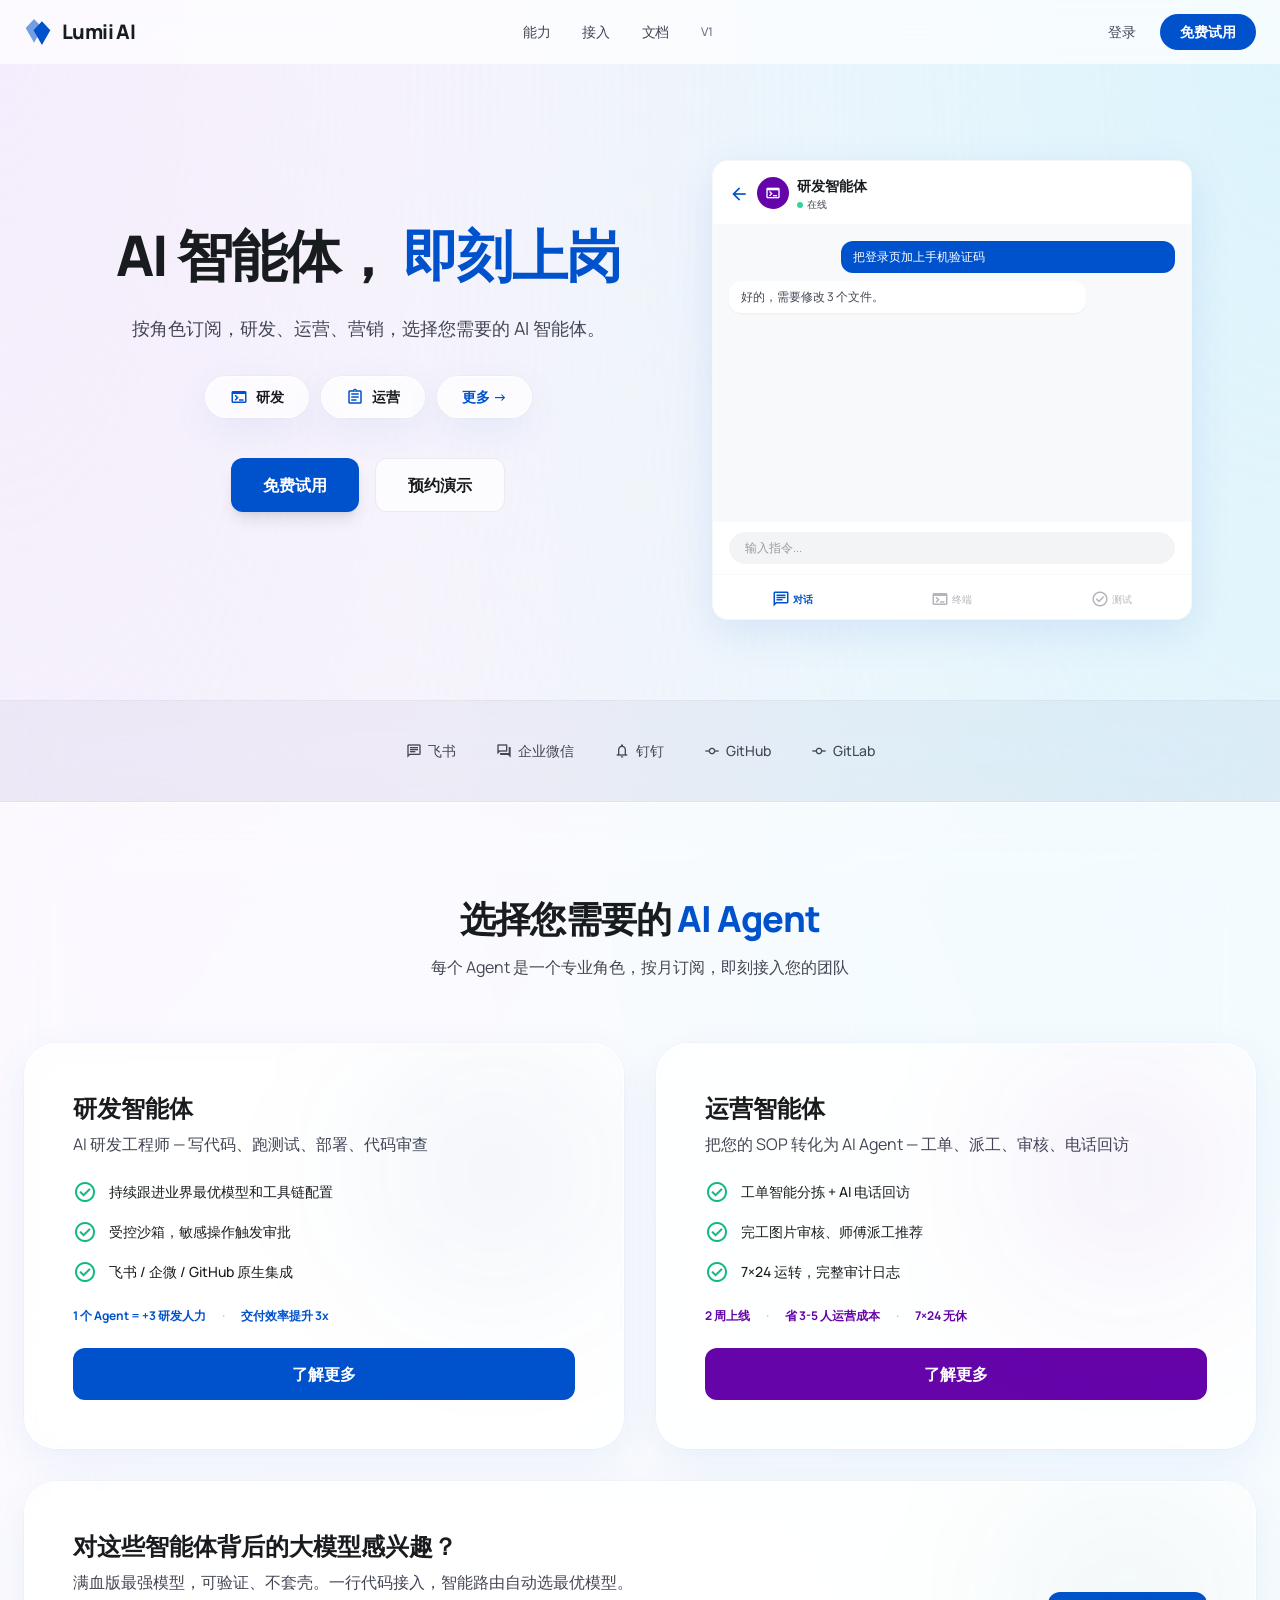
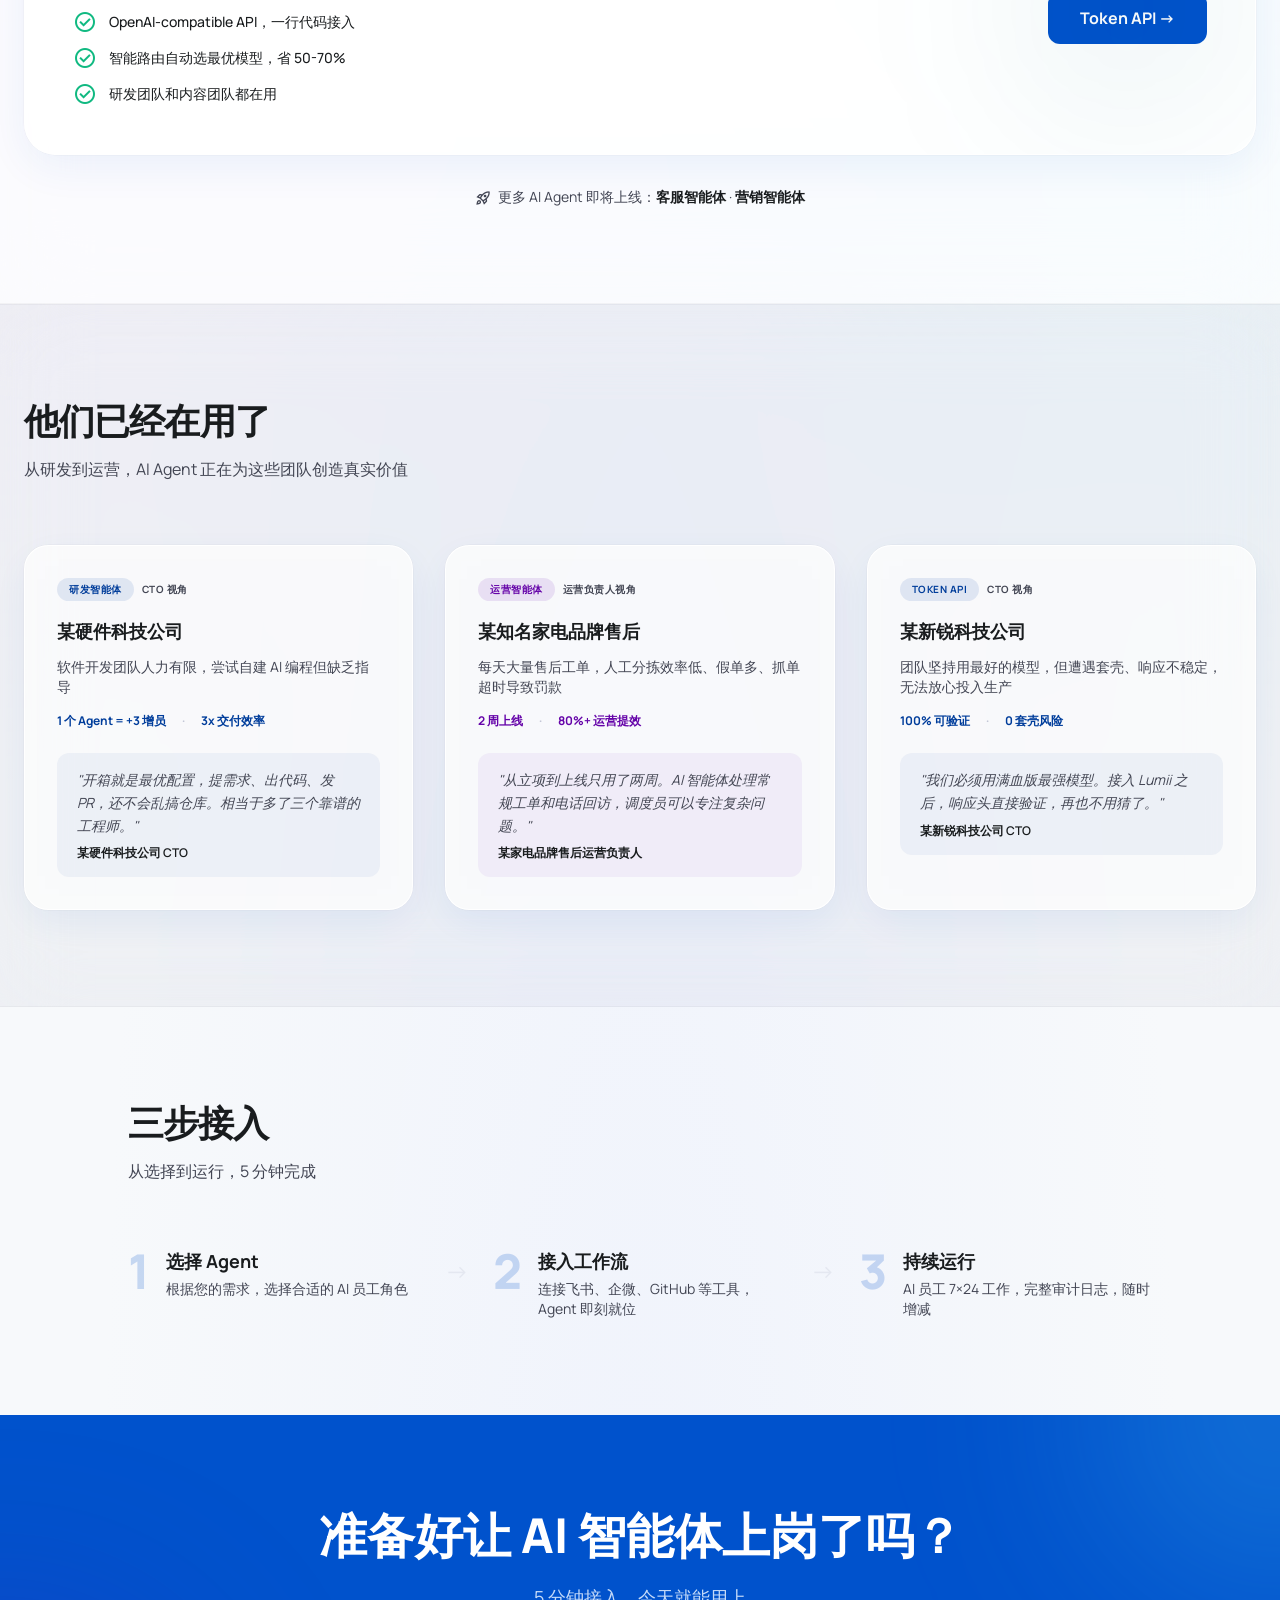
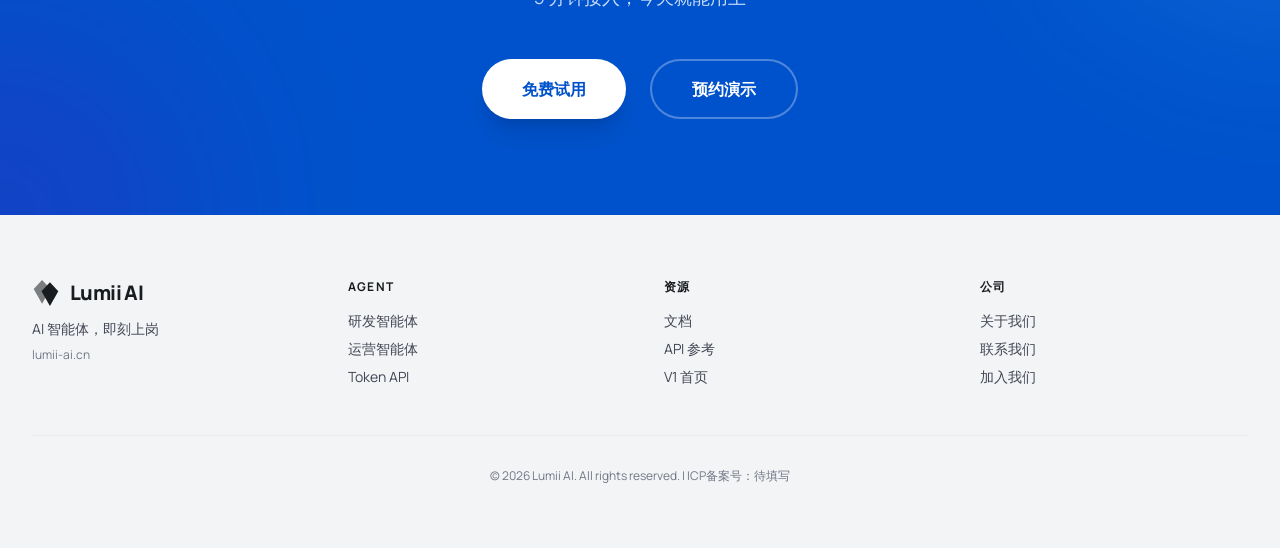
==== index.html @ cf3e9612 "deploy: aro-network/lumii-ai-cn-web@77b0f9a7395640783a7b93e8500cb6fd1e310bd8" ====
<!DOCTYPE html>
<html lang="zh-CN" class="light">
<head>
<meta charset="utf-8"/>
<meta content="width=device-width, initial-scale=1.0" name="viewport"/>
<title>Lumii AI - AI Agent，即刻接入</title>
<meta name="description" content="AI 智能体，即刻上岗。按角色订阅，研发、运营、营销，选择您需要的 AI 智能体。"/>
<link rel="icon" type="image/svg+xml" href="/favicon.svg"/>
<style>
  /* V2 — minimal layout overrides only */
  .capability-pill { transition: transform 0.15s, box-shadow 0.15s; }
  .capability-pill:hover { transform: translateY(-2px); box-shadow: 0 8px 24px rgba(0,82,204,0.12); }
</style>
  <script type="module" crossorigin src="/assets/main-Lf692reH.js"></script>
  <link rel="stylesheet" crossorigin href="/assets/main-CG5JSISn.css">
</head>
<body class="bg-surface text-on-surface font-body overflow-x-hidden selection:bg-primary-fixed selection:text-on-primary-fixed">

<!-- 导航栏 — copied from V1, adapted links -->
<nav class="fixed top-0 w-full z-50 bg-white/70 backdrop-blur-xl">
  <div class="flex justify-between items-center max-w-7xl mx-auto px-6 h-16">
    <a href="/" class="flex items-center gap-2.5">
      <img src="/assets/logo/mark-color.svg" alt="" class="h-7 w-auto" />
      <span class="text-xl font-extrabold text-on-surface tracking-tight" style="letter-spacing:-0.03em">Lumii AI</span>
    </a>
    <div class="hidden md:flex items-center space-x-6 text-sm font-medium tracking-tight">
      <a class="text-on-surface-variant hover:text-primary-container transition-colors py-2 px-1" href="#capabilities">能力</a>
      <a class="text-on-surface-variant hover:text-primary-container transition-colors py-2 px-1" href="#how-it-works">接入</a>
      <a class="text-on-surface-variant hover:text-primary-container transition-colors py-2 px-1" href="#">文档</a>
      <a class="text-outline hover:text-primary-container transition-colors text-xs py-2 px-1" href="/archive/v1-index.html">V1</a>
    </div>
    <div class="hidden md:flex items-center space-x-4">
      <button class="text-on-surface-variant hover:text-primary-container text-sm font-medium py-2 px-2">登录</button>
      <button data-cta="get-started" class="bg-primary-container text-white px-5 py-2 rounded-full text-sm font-semibold hover:scale-105 active:scale-95 transition-transform duration-200">免费试用</button>
    </div>
    <button class="md:hidden" data-mobile-menu-toggle>
      <span class="material-symbols-outlined text-2xl">menu</span>
    </button>
  </div>
  <div id="mobile-menu" class="mobile-menu flex-col bg-white/95 backdrop-blur-xl px-6 pb-6 md:hidden">
    <a class="py-3 text-sm font-medium text-on-surface-variant" href="#capabilities">能力</a>
    <a class="py-3 text-sm font-medium text-on-surface-variant" href="#how-it-works">接入</a>
    <a class="py-3 text-sm font-medium text-on-surface-variant" href="#">文档</a>
    <a class="py-3 text-sm font-medium text-outline" href="/archive/v1-index.html">V1</a>
    <button data-cta="get-started" class="mt-4 w-full bg-primary-container text-white py-3 rounded-full text-sm font-semibold">免费试用</button>
  </div>
</nav>

<main class="mesh-gradient-bg">

<!-- ===== HERO ===== -->
<section class="pt-32 md:pt-40 pb-20">
  <div class="px-6">
    <div class="flex flex-col lg:flex-row items-center justify-center gap-12 lg:gap-16">
      <!-- Left: text block, fixed width, left-aligned on desktop -->
      <div class="text-center w-full lg:w-[560px] lg:flex-shrink-0 lg:-translate-y-6">
        <h1 class="text-4xl md:text-[56px] font-extrabold tracking-tight leading-tight mb-6" style="letter-spacing:-0.03em">
          AI 智能体<span class="hidden lg:inline">，</span><br class="lg:hidden"/>
          <span class="text-primary-container">即刻上岗</span>
        </h1>
        <p class="text-lg text-on-surface-variant leading-relaxed mb-8" style="text-wrap:balance">
          按角色订阅，研发、运营、营销，选择您需要的 AI 智能体。
        </p>
        <div class="flex items-center justify-center gap-3 mb-10 flex-wrap">
          <a href="#cap-dev" class="capability-pill glass-card rounded-full px-6 py-2.5 text-sm font-semibold text-on-surface inline-flex items-center gap-2">
            <span class="material-symbols-outlined text-primary-container text-lg">terminal</span>研发
          </a>
          <a href="#cap-ops" class="capability-pill glass-card rounded-full px-6 py-2.5 text-sm font-semibold text-on-surface inline-flex items-center gap-2">
            <span class="material-symbols-outlined text-primary-container text-lg">assignment</span>运营
          </a>
          <a href="#capabilities" class="capability-pill glass-card rounded-full px-6 py-2.5 text-sm font-semibold text-primary-container inline-flex items-center gap-1 hover:text-primary">更多 →</a>
        </div>
        <div class="flex flex-col sm:flex-row gap-4 justify-center">
          <button data-cta="get-started" class="px-8 py-3.5 bg-primary-container text-white rounded-xl font-bold shadow-lg hover:bg-primary-container/90 transition-colors">
            免费试用
          </button>
          <button data-cta="demo-request" class="px-8 py-3.5 bg-white/70 backdrop-blur text-on-surface rounded-xl font-bold border border-outline-variant/30 hover:bg-white transition-colors">
            预约演示
          </button>
        </div>
      </div>
      <!-- Right: demo block, fixed width -->
      <div class="w-full lg:w-[480px] lg:flex-shrink-0">
        <div id="agent-demo" class="w-full">
        <div class="bg-white rounded-2xl overflow-hidden border border-outline-variant/15" style="box-shadow: 0 12px 40px rgba(0,82,204,0.1); height: 460px;">
          <!-- Contact list view -->
          <div id="demo-contacts" class="h-full flex flex-col">
            <div class="flex items-center px-4 py-3 bg-white border-b border-outline-variant/10">
              <span class="text-sm font-bold text-on-surface">消息</span>
              <span class="text-[10px] text-on-surface-variant ml-auto">2 位 Agent 在线</span>
            </div>
            <div class="divide-y divide-outline-variant/10 flex-1 overflow-y-auto">
              <!-- Agents -->
              <div class="contact-item flex items-center gap-3 px-4 py-3.5 cursor-pointer hover:bg-surface-container-low transition-colors" data-agent="coding">
                <div class="w-10 h-10 rounded-full bg-tertiary flex items-center justify-center flex-shrink-0">
                  <span class="material-symbols-outlined text-white" style="font-size:20px">terminal</span>
                </div>
                <div class="flex-1 min-w-0">
                  <div class="flex items-center gap-2">
                    <span class="text-sm font-bold text-on-surface">研发智能体</span>
                    <span class="w-2 h-2 rounded-full bg-emerald-400 flex-shrink-0"></span>
                  </div>
                  <p class="text-[11px] text-on-surface-variant truncate">PR #47 已创建，等待 review</p>
                </div>
                <span class="text-[9px] text-on-surface-variant/50">刚刚</span>
              </div>
              <div class="contact-item flex items-center gap-3 px-4 py-3.5 cursor-pointer hover:bg-surface-container-low transition-colors" data-agent="ops">
                <div class="w-10 h-10 rounded-full bg-primary-container flex items-center justify-center flex-shrink-0">
                  <span class="material-symbols-outlined text-white" style="font-size:20px">assignment</span>
                </div>
                <div class="flex-1 min-w-0">
                  <div class="flex items-center gap-2">
                    <span class="text-sm font-bold text-on-surface">运营智能体</span>
                    <span class="w-2 h-2 rounded-full bg-emerald-400 flex-shrink-0"></span>
                  </div>
                  <p class="text-[11px] text-on-surface-variant truncate">今日工单 350 单已处理</p>
                </div>
                <span class="text-[9px] text-on-surface-variant/50">3 分钟前</span>
              </div>
              <!-- Humans -->
              <div class="flex items-center gap-3 px-4 py-3.5 opacity-60">
                <div class="w-10 h-10 rounded-full bg-surface-container-low flex items-center justify-center flex-shrink-0 text-on-surface-variant text-sm font-bold">张</div>
                <div class="flex-1 min-w-0">
                  <span class="text-sm font-medium text-on-surface">张伟</span>
                  <p class="text-[11px] text-on-surface-variant truncate">好的，我去浦东那单</p>
                </div>
                <span class="text-[9px] text-on-surface-variant/50">10:32</span>
              </div>
              <div class="flex items-center gap-3 px-4 py-3.5 opacity-60">
                <div class="w-10 h-10 rounded-full bg-surface-container-low flex items-center justify-center flex-shrink-0 text-on-surface-variant text-sm font-bold">李</div>
                <div class="flex-1 min-w-0">
                  <span class="text-sm font-medium text-on-surface">李经理</span>
                  <p class="text-[11px] text-on-surface-variant truncate">本周报表发我一下</p>
                </div>
                <span class="text-[9px] text-on-surface-variant/50">昨天</span>
              </div>
              <div class="flex items-center gap-3 px-4 py-3.5 opacity-60">
                <div class="w-10 h-10 rounded-full bg-surface-container-low flex items-center justify-center flex-shrink-0">
                  <span class="material-symbols-outlined text-on-surface-variant" style="font-size:18px">group</span>
                </div>
                <div class="flex-1 min-w-0">
                  <span class="text-sm font-medium text-on-surface">研发团队</span>
                  <p class="text-[11px] text-on-surface-variant truncate">研发智能体: build 通过，已部署</p>
                </div>
                <span class="text-[9px] text-on-surface-variant/50">昨天</span>
              </div>
            </div>
          </div>
          <!-- Chat view (hidden initially) -->
          <div id="demo-chat" class="h-full flex flex-col" style="display:none">
            <div class="flex items-center gap-2 px-4 py-3 bg-white border-b border-outline-variant/10">
              <button id="demo-back" class="text-primary-container">
                <span class="material-symbols-outlined" style="font-size:20px">arrow_back</span>
              </button>
              <div id="demo-avatar" class="w-8 h-8 rounded-full bg-primary-container flex items-center justify-center flex-shrink-0">
                <span class="material-symbols-outlined text-white" style="font-size:16px">assignment</span>
              </div>
              <div>
                <span id="demo-title" class="text-sm font-bold text-on-surface">运营智能体</span>
                <div class="flex items-center gap-1"><span class="w-1.5 h-1.5 rounded-full bg-emerald-400"></span><span class="text-[10px] text-on-surface-variant">在线</span></div>
              </div>
            </div>
            <div id="demo-content" class="px-4 py-4 flex-1" style="background: rgba(236,239,245,0.4); overflow-y: auto; transition: opacity 0.2s;"></div>
            <div class="px-4 py-2.5 bg-white border-t border-outline-variant/10">
              <div class="bg-surface-container-low rounded-full px-4 py-2 text-xs text-on-surface-variant/50">输入指令...</div>
            </div>
            <div id="demo-tabs" class="flex border-t border-outline-variant/10 bg-white"></div>
          </div>
        </div>
      </div>
      <script>
      (function(){
        const agents = {
          ops: {
            title: '运营智能体', icon: 'assignment', color: '#0052CC',
            tabs: [
              {icon:'chat', label:'对话', id:'chat'},
              {icon:'assignment', label:'工单', id:'tickets'},
              {icon:'bar_chart', label:'驾驶舱', id:'dashboard'}
            ],
            views: {
              chat: {type:'chat', messages:[
                {role:'agent', text:'今日工单 350 单已处理，3 单异常需关注'},
                {role:'agent', text:'假单预警：#WO-0018 可信度仅 22%'},
                {role:'user', text:'浦东区谁空着？'},
                {role:'agent', text:'张伟，当前 3 单，在线。推荐派工。'}
              ]},
              tickets: {type:'cards', items:[
                {color:'#EF4444', text:'#0018 假单 · 徐汇区 · 22%'},
                {color:'#10B981', text:'#0189 通过 · 张伟 · 92 分'},
                {color:'#F59E0B', text:'#0215 待审 · 排烟管角度'},
                {color:'#10B981', text:'#0322 通过 · 王强 · 88 分'}
              ]},
              dashboard: {type:'stats', items:[
                {label:'今日工单', value:'350', sub:'+28%'},
                {label:'完成率', value:'92%', sub:''},
                {label:'异常', value:'3', sub:'待处理'},
                {label:'在线师傅', value:'36', sub:''}
              ]}
            }
          },
          coding: {
            title: '研发智能体', icon: 'terminal', color: '#6504a9',
            tabs: [
              {icon:'chat', label:'对话', id:'chat'},
              {icon:'terminal', label:'终端', id:'tui'},
              {icon:'check_circle', label:'测试', id:'tests'}
            ],
            views: {
              chat: {type:'chat', messages:[
                {role:'user', text:'把登录页加上手机验证码'},
                {role:'agent', text:'好的，需要修改 3 个文件。'},
                {role:'agent', text:'auth.ts + login.tsx + api/sms.ts'},
                {role:'agent', text:'已完成，PR #47 已创建。'}
              ]},
              tui: {type:'terminal', lines:[
                '$ claude --task "add SMS login"',
                '> Reading auth.ts...',
                '> Editing login.tsx (42-78)',
                '> Creating api/sms.ts',
                '> Tests... 12/12 passed ✓',
                '> PR #47 created ✓'
              ]},
              tests: {type:'cards', items:[
                {color:'#10B981', text:'auth.test.ts — 6/6 passed'},
                {color:'#10B981', text:'sms.test.ts — 4/4 passed'},
                {color:'#10B981', text:'login.test.tsx — 2/2 passed'},
                {color:'#0052CC', text:'coverage: 94% (+3%)'}
              ]}
            }
          }
        };
        let currentAgent = null, currentTab = 'chat', animTimer = null, autoTimer = null, idleTimer = null;
        let autoPlaying = true;
        const $ = s => document.querySelector(s);
        const $$ = s => document.querySelectorAll(s);

        function showContacts() {
          currentAgent = null;
          clearTimeout(animTimer); clearInterval(autoTimer);
          $('#demo-contacts').style.display = '';
          $('#demo-chat').style.display = 'none';
        }

        function openAgent(agent) {
          currentAgent = agent; currentTab = 'chat';
          const a = agents[agent];
          $('#demo-contacts').style.display = 'none';
          $('#demo-chat').style.display = '';
          $('#demo-title').textContent = a.title;
          $('#demo-avatar').style.background = a.color;
          $('#demo-avatar').querySelector('span').textContent = a.icon;
          renderTabs(agent);
          renderView(agent, 'chat');
          startAuto();
        }

        function renderTabs(agent) {
          const tabs = agents[agent].tabs;
          $('#demo-tabs').innerHTML = tabs.map(t =>
            `<div class="demo-tab flex-1 py-2.5 text-center cursor-pointer" data-tab="${t.id}">
              <span class="material-symbols-outlined block mx-auto" style="font-size:18px">${t.icon}</span>
              <span class="text-[10px]">${t.label}</span>
            </div>`
          ).join('');
          $$('.demo-tab').forEach(el => {
            el.addEventListener('click', () => { switchTab(el.dataset.tab); userInteracted(); });
          });
          updateTabStyles();
        }

        function updateTabStyles() {
          $$('.demo-tab').forEach(el => {
            const a = el.dataset.tab === currentTab;
            el.querySelector('span:first-child').style.color = a ? '#0052CC' : 'rgba(67,70,84,0.4)';
            el.querySelector('span:last-child').style.color = a ? '#0052CC' : 'rgba(67,70,84,0.4)';
            el.querySelector('span:last-child').style.fontWeight = a ? '600' : '400';
          });
        }

        function renderView(agent, tab) {
          const view = agents[agent].views[tab];
          const el = $('#demo-content');
          el.style.opacity = '0';
          setTimeout(() => {
            if (view.type === 'chat') {
              el.innerHTML = '<div class="space-y-2" id="chat-msgs"></div>';
              animateMessages(view.messages, 0);
            } else if (view.type === 'terminal') {
              el.innerHTML = '<div class="bg-slate-800 rounded-lg p-3 font-mono text-[10px] leading-relaxed" style="min-height:170px" id="term-lines"></div>';
              animateTerminal(view.lines, 0);
            } else if (view.type === 'cards') {
              el.innerHTML = '<div class="space-y-1.5">' + view.items.map(c =>
                `<div class="bg-white rounded-lg px-3 py-2 text-[11px] text-on-surface-variant shadow-sm flex items-center gap-2">
                  <div class="w-1.5 h-1.5 rounded-full flex-shrink-0" style="background:${c.color}"></div>${c.text}</div>`
              ).join('') + '</div>';
            } else if (view.type === 'stats') {
              el.innerHTML = '<div class="grid grid-cols-2 gap-2">' + view.items.map(s =>
                `<div class="bg-white rounded-lg p-3 text-center shadow-sm">
                  <div class="text-lg font-black text-on-surface">${s.value}</div>
                  <div class="text-[9px] text-on-surface-variant">${s.label}</div>
                  ${s.sub ? '<div class="text-[8px] text-primary-container font-semibold mt-0.5">'+s.sub+'</div>' : ''}</div>`
              ).join('') + '</div>';
            }
            el.style.opacity = '1';
          }, 200);
        }

        function animateMessages(msgs, i) {
          if (i >= msgs.length) return;
          clearTimeout(animTimer);
          const c = document.getElementById('chat-msgs'); if (!c) return;
          const m = msgs[i], u = m.role === 'user';
          const d = document.createElement('div');
          d.className = u
            ? 'bg-primary-container rounded-xl px-3 py-2 text-xs text-white max-w-[75%] ml-auto opacity-0'
            : 'bg-white rounded-xl px-3 py-2 text-xs text-on-surface-variant max-w-[80%] shadow-sm opacity-0';
          d.style.transition = 'opacity 0.3s, transform 0.3s';
          d.style.transform = 'translateY(4px)';
          d.textContent = m.text;
          c.appendChild(d);
          requestAnimationFrame(() => { d.style.opacity = '1'; d.style.transform = 'translateY(0)'; });
          animTimer = setTimeout(() => animateMessages(msgs, i + 1), 800);
        }

        function animateTerminal(lines, i) {
          if (i >= lines.length) return;
          clearTimeout(animTimer);
          const c = document.getElementById('term-lines'); if (!c) return;
          const s = document.createElement('div');
          s.style.color = lines[i].includes('✓') || lines[i].includes('passed') ? '#4ade80' : '#94a3b8';
          if (lines[i].startsWith('$')) s.style.color = '#e2e8f0';
          s.textContent = lines[i];
          c.appendChild(s);
          animTimer = setTimeout(() => animateTerminal(lines, i + 1), 500);
        }

        function switchTab(tab) {
          currentTab = tab; updateTabStyles(); renderView(currentAgent, currentTab);
        }

        function startAuto() {
          autoPlaying = true;
          clearInterval(autoTimer);
          autoTimer = setInterval(() => {
            if (!currentAgent) { openAgent('coding'); return; }
            const tabIds = agents[currentAgent].tabs.map(t => t.id);
            const idx = tabIds.indexOf(currentTab);
            if (idx < tabIds.length - 1) switchTab(tabIds[idx + 1]);
            else { showContacts(); setTimeout(() => { if (autoPlaying) openAgent(currentAgent === 'ops' ? 'coding' : 'ops'); }, 1000); }
          }, 4000);
        }

        function pauseAuto() {
          autoPlaying = false;
          clearInterval(autoTimer);
          clearTimeout(idleTimer);
          // Resume after 8s of no interaction
          idleTimer = setTimeout(() => startAuto(), 8000);
        }

        function userInteracted() {
          pauseAuto();
        }

        // Init
        $$('.contact-item').forEach(el => el.addEventListener('click', () => { openAgent(el.dataset.agent); userInteracted(); }));
        $$('.demo-tab').length; // tabs are rendered dynamically, handled in renderTabs
        $('#demo-back').addEventListener('click', () => { showContacts(); userInteracted(); });
        // Auto-start: open ops after 1.5s
        setTimeout(() => { openAgent('coding'); startAuto(); }, 1500);
      })();
      </script>
      </div>
    </div>
  </div>
</section>

<!-- ===== TRUST BAND ===== -->
<section class="tonal-recessed py-10">
  <div class="max-w-5xl mx-auto px-6">
    <div class="flex flex-wrap justify-center items-center gap-x-10 gap-y-3 text-sm text-on-surface-variant font-medium">
      <span class="flex items-center gap-1.5"><span class="material-symbols-outlined text-base">chat</span>飞书</span>
      <span class="flex items-center gap-1.5"><span class="material-symbols-outlined text-base">forum</span>企业微信</span>
      <span class="flex items-center gap-1.5"><span class="material-symbols-outlined text-base">notifications</span>钉钉</span>
      <span class="flex items-center gap-1.5"><span class="material-symbols-outlined text-base">commit</span>GitHub</span>
      <span class="flex items-center gap-1.5"><span class="material-symbols-outlined text-base">commit</span>GitLab</span>
    </div>
  </div>
</section>

<!-- ===== CAPABILITY CARDS ===== -->
<section id="capabilities" class="py-24 px-6 tonal-frosted">
<div class="max-w-7xl mx-auto">
  <div class="text-center mb-16">
    <h2 class="text-4xl font-extrabold mb-4 tracking-tight">选择您需要的 <span class="text-primary-container">AI Agent</span></h2>
    <p class="text-on-surface-variant max-w-2xl mx-auto">每个 Agent 是一个专业角色，按月订阅，即刻接入您的团队</p>
  </div>
  <div class="grid md:grid-cols-2 gap-8">

    <!-- 研发智能体 -->
    <div id="cap-dev" class="glass-card rounded-[2rem] p-5 sm:p-8 md:p-12 kinetic-shadow border-none flex flex-col min-w-0 relative overflow-hidden">
      <div class="absolute top-0 right-0 w-64 h-64 bg-primary/5 rounded-full blur-[80px] pointer-events-none"></div>
      <div class="mb-6">
        <h3 class="text-2xl font-extrabold mb-2">研发智能体</h3>
        <p class="text-on-surface-variant">AI 研发工程师 — 写代码、跑测试、部署、代码审查</p>
      </div>
      <ul class="space-y-4 mb-6">
        <li class="flex items-center gap-3">
          <span class="material-symbols-outlined text-emerald-500 flex-shrink-0">check_circle</span>
          <span class="text-sm font-medium">持续跟进业界最优模型和工具链配置</span>
        </li>
        <li class="flex items-center gap-3">
          <span class="material-symbols-outlined text-emerald-500 flex-shrink-0">check_circle</span>
          <span class="text-sm font-medium">受控沙箱，敏感操作触发审批</span>
        </li>
        <li class="flex items-center gap-3">
          <span class="material-symbols-outlined text-emerald-500 flex-shrink-0">check_circle</span>
          <span class="text-sm font-medium">飞书 / 企微 / GitHub 原生集成</span>
        </li>
      </ul>
      <div class="flex items-center gap-4 mb-6 text-xs font-bold text-primary-container">
        <span>1 个 Agent = +3 研发人力</span>
        <span class="text-outline-variant">·</span>
        <span>交付效率提升 3x</span>
      </div>
      <button data-cta="get-started" class="mt-auto w-full py-3.5 bg-primary-container text-white rounded-xl font-bold hover:bg-primary-container/90 transition-colors">了解更多</button>
    </div>

    <!-- 运营智能体 -->
    <div id="cap-ops" class="glass-card rounded-[2rem] p-5 sm:p-8 md:p-12 kinetic-shadow border-none flex flex-col min-w-0 relative overflow-hidden">
      <div class="absolute top-0 right-0 w-64 h-64 bg-tertiary/5 rounded-full blur-[80px] pointer-events-none"></div>
      <div class="mb-6">
        <h3 class="text-2xl font-extrabold mb-2">运营智能体</h3>
        <p class="text-on-surface-variant">把您的 SOP 转化为 AI Agent — 工单、派工、审核、电话回访</p>
      </div>
      <ul class="space-y-4 mb-6">
        <li class="flex items-center gap-3">
          <span class="material-symbols-outlined text-emerald-500 flex-shrink-0">check_circle</span>
          <span class="text-sm font-medium">工单智能分拣 + AI 电话回访</span>
        </li>
        <li class="flex items-center gap-3">
          <span class="material-symbols-outlined text-emerald-500 flex-shrink-0">check_circle</span>
          <span class="text-sm font-medium">完工图片审核、师傅派工推荐</span>
        </li>
        <li class="flex items-center gap-3">
          <span class="material-symbols-outlined text-emerald-500 flex-shrink-0">check_circle</span>
          <span class="text-sm font-medium">7×24 运转，完整审计日志</span>
        </li>
      </ul>
      <div class="flex items-center gap-4 mb-6 text-xs font-bold text-tertiary">
        <span>2 周上线</span>
        <span class="text-outline-variant">·</span>
        <span>省 3-5 人运营成本</span>
        <span class="text-outline-variant">·</span>
        <span>7×24 无休</span>
      </div>
      <button data-cta="get-started" class="mt-auto w-full py-3.5 bg-tertiary text-white rounded-xl font-bold hover:bg-tertiary/90 transition-colors">了解更多</button>
    </div>
  </div>

  <!-- Token API -->
  <div class="mt-8">
    <div class="glass-card rounded-[2rem] p-5 sm:p-8 md:p-12 kinetic-shadow border-none relative overflow-hidden">
      <div class="absolute top-0 right-0 w-64 h-64 bg-secondary/5 rounded-full blur-[80px] pointer-events-none"></div>
      <div class="md:flex md:items-center md:gap-12">
        <div class="flex-1 mb-6 md:mb-0">
          <h3 class="text-2xl font-extrabold mb-2">对这些智能体背后的大模型感兴趣？</h3>
          <p class="text-on-surface-variant mb-4">满血版最强模型，可验证、不套壳。一行代码接入，智能路由自动选最优模型。</p>
          <ul class="space-y-3">
            <li class="flex items-center gap-3">
              <span class="material-symbols-outlined text-emerald-500 flex-shrink-0">check_circle</span>
              <span class="text-sm font-medium">OpenAI-compatible API，一行代码接入</span>
            </li>
            <li class="flex items-center gap-3">
              <span class="material-symbols-outlined text-emerald-500 flex-shrink-0">check_circle</span>
              <span class="text-sm font-medium">智能路由自动选最优模型，省 50-70%</span>
            </li>
            <li class="flex items-center gap-3">
              <span class="material-symbols-outlined text-emerald-500 flex-shrink-0">check_circle</span>
              <span class="text-sm font-medium">研发团队和内容团队都在用</span>
            </li>
          </ul>
        </div>
        <div class="flex-shrink-0">
          <button data-cta="get-started" class="w-full md:w-auto px-8 py-3.5 bg-primary-container text-white rounded-xl font-bold hover:bg-primary-container/90 transition-colors">Token API →</button>
        </div>
      </div>
    </div>
  </div>

  <!-- 更多 Agent 预告 -->
  <div class="mt-8 text-center">
    <p class="text-sm text-on-surface-variant">
      <span class="material-symbols-outlined text-base align-middle mr-1">rocket_launch</span>
      更多 AI Agent 即将上线：<span class="font-semibold text-on-surface">客服智能体</span> · <span class="font-semibold text-on-surface">营销智能体</span>
    </p>
  </div>
</div>
</section>

<!-- ===== 用户案例 ===== -->
<section class="py-24 px-6 tonal-recessed">
<div class="max-w-7xl mx-auto">
  <div class="mb-16">
    <h2 class="text-4xl font-extrabold tracking-tight">他们已经在用了</h2>
    <p class="mt-4 text-on-surface-variant max-w-2xl">从研发到运营，AI Agent 正在为这些团队创造真实价值</p>
  </div>
  <div class="grid md:grid-cols-2 lg:grid-cols-3 gap-8">
    <div class="glass-card p-8 rounded-3xl kinetic-shadow">
      <div class="flex items-center gap-2 mb-4">
        <span class="inline-block bg-primary/10 text-primary px-3 py-1 rounded-full text-[10px] font-bold uppercase tracking-wider">研发智能体</span>
        <span class="text-[10px] font-bold text-on-surface-variant uppercase tracking-wider">CTO 视角</span>
      </div>
      <h4 class="font-bold text-lg mb-3">某硬件科技公司</h4>
      <p class="text-sm text-on-surface-variant mb-4">软件开发团队人力有限，尝试自建 AI 编程但缺乏指导</p>
      <div class="flex items-center gap-4 mb-6 text-xs font-bold text-primary">
        <span>1 个 Agent = +3 增员</span>
        <span class="text-outline-variant">·</span>
        <span>3x 交付效率</span>
      </div>
      <blockquote class="bg-primary/5 rounded-xl px-5 py-4 italic text-on-surface-variant text-sm leading-relaxed">
        "开箱就是最优配置，提需求、出代码、发 PR，还不会乱搞仓库。相当于多了三个靠谱的工程师。"
        <footer class="mt-2 not-italic text-xs font-semibold text-on-surface">某硬件科技公司 CTO</footer>
      </blockquote>
    </div>
    <div class="glass-card p-8 rounded-3xl kinetic-shadow">
      <div class="flex items-center gap-2 mb-4">
        <span class="inline-block bg-tertiary/10 text-tertiary px-3 py-1 rounded-full text-[10px] font-bold uppercase tracking-wider">运营智能体</span>
        <span class="text-[10px] font-bold text-on-surface-variant uppercase tracking-wider">运营负责人视角</span>
      </div>
      <h4 class="font-bold text-lg mb-3">某知名家电品牌售后</h4>
      <p class="text-sm text-on-surface-variant mb-4">每天大量售后工单，人工分拣效率低、假单多、抓单超时导致罚款</p>
      <div class="flex items-center gap-4 mb-6 text-xs font-bold text-tertiary">
        <span>2 周上线</span>
        <span class="text-outline-variant">·</span>
        <span>80%+ 运营提效</span>
      </div>
      <blockquote class="bg-tertiary/5 rounded-xl px-5 py-4 italic text-on-surface-variant text-sm leading-relaxed">
        "从立项到上线只用了两周。AI 智能体处理常规工单和电话回访，调度员可以专注复杂问题。"
        <footer class="mt-2 not-italic text-xs font-semibold text-on-surface">某家电品牌售后运营负责人</footer>
      </blockquote>
    </div>
    <div class="glass-card p-8 rounded-3xl kinetic-shadow md:col-span-2 lg:col-span-1">
      <div class="flex items-center gap-2 mb-4">
        <span class="inline-block bg-primary/10 text-primary px-3 py-1 rounded-full text-[10px] font-bold uppercase tracking-wider">Token API</span>
        <span class="text-[10px] font-bold text-on-surface-variant uppercase tracking-wider">CTO 视角</span>
      </div>
      <h4 class="font-bold text-lg mb-3">某新锐科技公司</h4>
      <p class="text-sm text-on-surface-variant mb-4">团队坚持用最好的模型，但遭遇套壳、响应不稳定，无法放心投入生产</p>
      <div class="flex items-center gap-4 mb-6 text-xs font-bold text-primary">
        <span>100% 可验证</span>
        <span class="text-outline-variant">·</span>
        <span>0 套壳风险</span>
      </div>
      <blockquote class="bg-primary/5 rounded-xl px-5 py-4 italic text-on-surface-variant text-sm leading-relaxed">
        "我们必须用满血版最强模型。接入 Lumii 之后，响应头直接验证，再也不用猜了。"
        <footer class="mt-2 not-italic text-xs font-semibold text-on-surface">某新锐科技公司 CTO</footer>
      </blockquote>
    </div>
  </div>
</div>
</section>

<!-- ===== HOW IT WORKS ===== -->
<section id="how-it-works" class="py-24 px-6">
  <div class="max-w-5xl mx-auto">
    <div class="mb-16">
      <h2 class="text-4xl font-extrabold mb-4 tracking-tight">三步接入</h2>
      <p class="text-on-surface-variant">从选择到运行，5 分钟完成</p>
    </div>
    <div class="space-y-8 md:space-y-0 md:flex md:items-start md:gap-6">
      <div class="flex-1 flex items-start gap-4">
        <span class="text-5xl font-black text-primary-container/20 leading-none select-none">1</span>
        <div>
          <h3 class="text-lg font-bold mb-1">选择 Agent</h3>
          <p class="text-sm text-on-surface-variant">根据您的需求，选择合适的 AI 员工角色</p>
        </div>
      </div>
      <div class="hidden md:flex items-center text-outline-variant/30 text-2xl select-none pt-2">→</div>
      <div class="flex-1 flex items-start gap-4">
        <span class="text-5xl font-black text-primary-container/20 leading-none select-none">2</span>
        <div>
          <h3 class="text-lg font-bold mb-1">接入工作流</h3>
          <p class="text-sm text-on-surface-variant">连接飞书、企微、GitHub 等工具，Agent 即刻就位</p>
        </div>
      </div>
      <div class="hidden md:flex items-center text-outline-variant/30 text-2xl select-none pt-2">→</div>
      <div class="flex-1 flex items-start gap-4">
        <span class="text-5xl font-black text-primary-container/20 leading-none select-none">3</span>
        <div>
          <h3 class="text-lg font-bold mb-1">持续运行</h3>
          <p class="text-sm text-on-surface-variant">AI 员工 7×24 工作，完整审计日志，随时增减</p>
        </div>
      </div>
    </div>
  </div>
</section>

<!-- ===== CTA BANNER ===== -->
<section class="py-24 px-6 relative overflow-hidden">
  <div class="absolute inset-0 bg-primary-container z-0"></div>
  <div class="absolute top-0 right-0 w-96 h-96 bg-secondary-container/20 rounded-full blur-[100px] -translate-y-1/2 translate-x-1/2"></div>
  <div class="absolute bottom-0 left-0 w-96 h-96 bg-tertiary/20 rounded-full blur-[100px] translate-y-1/2 -translate-x-1/2"></div>
  <div class="max-w-4xl mx-auto text-center relative z-10">
    <h2 class="text-4xl md:text-5xl font-black text-white mb-6">准备好让 AI 智能体上岗了吗？</h2>
    <p class="text-blue-100 text-lg mb-12 max-w-2xl mx-auto opacity-90">5 分钟接入，今天就能用上</p>
    <div class="flex flex-col sm:flex-row justify-center gap-6">
      <button data-cta="get-started" class="px-10 py-4 bg-white text-primary-container rounded-full font-bold shadow-xl hover:bg-surface-container-low transition-colors">免费试用</button>
      <button data-cta="demo-request" class="px-10 py-4 bg-primary-container border-2 border-white/30 text-white rounded-full font-bold hover:bg-white/10 transition-colors">预约演示</button>
    </div>
  </div>
</section>

</main>

<!-- Footer — copied from V1, adapted links -->
<footer class="bg-surface-container-low">
  <div class="max-w-7xl mx-auto px-8 py-16">
    <div class="grid md:grid-cols-4 gap-12">
      <div class="md:col-span-1">
        <div class="flex items-center gap-2.5 mb-3">
          <img src="/assets/logo/mark-black.svg" alt="" class="h-7 w-auto" />
          <span class="text-xl font-extrabold text-on-surface tracking-tight" style="letter-spacing:-0.03em">Lumii AI</span>
        </div>
        <p class="text-sm text-on-surface-variant mb-2">AI 智能体，即刻上岗</p>
        <p class="text-xs text-outline">lumii-ai.cn</p>
      </div>
      <div>
        <h4 class="text-xs font-bold uppercase tracking-widest text-on-surface mb-4">Agent</h4>
        <ul class="space-y-2 text-sm text-on-surface-variant">
          <li><a class="hover:text-primary transition-colors" href="#cap-dev">研发智能体</a></li>
          <li><a class="hover:text-primary transition-colors" href="#cap-ops">运营智能体</a></li>
          <li><a class="hover:text-primary transition-colors" href="#">Token API</a></li>
        </ul>
      </div>
      <div>
        <h4 class="text-xs font-bold uppercase tracking-widest text-on-surface mb-4">资源</h4>
        <ul class="space-y-2 text-sm text-on-surface-variant">
          <li><a class="hover:text-primary transition-colors" href="#">文档</a></li>
          <li><a class="hover:text-primary transition-colors" href="#">API 参考</a></li>
          <li><a class="hover:text-primary transition-colors" href="/archive/v1-index.html">V1 首页</a></li>
        </ul>
      </div>
      <div>
        <h4 class="text-xs font-bold uppercase tracking-widest text-on-surface mb-4">公司</h4>
        <ul class="space-y-2 text-sm text-on-surface-variant">
          <li><a class="hover:text-primary transition-colors" href="#">关于我们</a></li>
          <li><a class="hover:text-primary transition-colors" href="#">联系我们</a></li>
          <li><a class="hover:text-primary transition-colors" href="#">加入我们</a></li>
        </ul>
      </div>
    </div>
    <div class="mt-12 pt-8 border-t border-outline-variant/20 text-center text-xs text-outline">
      &copy; 2026 Lumii AI. All rights reserved. | ICP备案号：待填写
    </div>
  </div>
</footer>

</body>
</html>
---- assets/main-CG5JSISn.css ----
@import"https://fonts.googleapis.com/css2?family=Manrope:wght@200;300;400;500;600;700;800&display=swap";@import"https://fonts.googleapis.com/css2?family=Material+Symbols+Outlined:wght,FILL@100..700,0..1&display=swap";*,:before,:after{--tw-border-spacing-x: 0;--tw-border-spacing-y: 0;--tw-translate-x: 0;--tw-translate-y: 0;--tw-rotate: 0;--tw-skew-x: 0;--tw-skew-y: 0;--tw-scale-x: 1;--tw-scale-y: 1;--tw-pan-x: ;--tw-pan-y: ;--tw-pinch-zoom: ;--tw-scroll-snap-strictness: proximity;--tw-gradient-from-position: ;--tw-gradient-via-position: ;--tw-gradient-to-position: ;--tw-ordinal: ;--tw-slashed-zero: ;--tw-numeric-figure: ;--tw-numeric-spacing: ;--tw-numeric-fraction: ;--tw-ring-inset: ;--tw-ring-offset-width: 0px;--tw-ring-offset-color: #fff;--tw-ring-color: rgb(59 130 246 / .5);--tw-ring-offset-shadow: 0 0 #0000;--tw-ring-shadow: 0 0 #0000;--tw-shadow: 0 0 #0000;--tw-shadow-colored: 0 0 #0000;--tw-blur: ;--tw-brightness: ;--tw-contrast: ;--tw-grayscale: ;--tw-hue-rotate: ;--tw-invert: ;--tw-saturate: ;--tw-sepia: ;--tw-drop-shadow: ;--tw-backdrop-blur: ;--tw-backdrop-brightness: ;--tw-backdrop-contrast: ;--tw-backdrop-grayscale: ;--tw-backdrop-hue-rotate: ;--tw-backdrop-invert: ;--tw-backdrop-opacity: ;--tw-backdrop-saturate: ;--tw-backdrop-sepia: ;--tw-contain-size: ;--tw-contain-layout: ;--tw-contain-paint: ;--tw-contain-style: }::backdrop{--tw-border-spacing-x: 0;--tw-border-spacing-y: 0;--tw-translate-x: 0;--tw-translate-y: 0;--tw-rotate: 0;--tw-skew-x: 0;--tw-skew-y: 0;--tw-scale-x: 1;--tw-scale-y: 1;--tw-pan-x: ;--tw-pan-y: ;--tw-pinch-zoom: ;--tw-scroll-snap-strictness: proximity;--tw-gradient-from-position: ;--tw-gradient-via-position: ;--tw-gradient-to-position: ;--tw-ordinal: ;--tw-slashed-zero: ;--tw-numeric-figure: ;--tw-numeric-spacing: ;--tw-numeric-fraction: ;--tw-ring-inset: ;--tw-ring-offset-width: 0px;--tw-ring-offset-color: #fff;--tw-ring-color: rgb(59 130 246 / .5);--tw-ring-offset-shadow: 0 0 #0000;--tw-ring-shadow: 0 0 #0000;--tw-shadow: 0 0 #0000;--tw-shadow-colored: 0 0 #0000;--tw-blur: ;--tw-brightness: ;--tw-contrast: ;--tw-grayscale: ;--tw-hue-rotate: ;--tw-invert: ;--tw-saturate: ;--tw-sepia: ;--tw-drop-shadow: ;--tw-backdrop-blur: ;--tw-backdrop-brightness: ;--tw-backdrop-contrast: ;--tw-backdrop-grayscale: ;--tw-backdrop-hue-rotate: ;--tw-backdrop-invert: ;--tw-backdrop-opacity: ;--tw-backdrop-saturate: ;--tw-backdrop-sepia: ;--tw-contain-size: ;--tw-contain-layout: ;--tw-contain-paint: ;--tw-contain-style: }*,:before,:after{box-sizing:border-box;border-width:0;border-style:solid;border-color:#e5e7eb}:before,:after{--tw-content: ""}html,:host{line-height:1.5;-webkit-text-size-adjust:100%;-moz-tab-size:4;-o-tab-size:4;tab-size:4;font-family:ui-sans-serif,system-ui,sans-serif,"Apple Color Emoji","Segoe UI Emoji",Segoe UI Symbol,"Noto Color Emoji";font-feature-settings:normal;font-variation-settings:normal;-webkit-tap-highlight-color:transparent}body{margin:0;line-height:inherit}hr{height:0;color:inherit;border-top-width:1px}abbr:where([title]){-webkit-text-decoration:underline dotted;text-decoration:underline dotted}h1,h2,h3,h4,h5,h6{font-size:inherit;font-weight:inherit}a{color:inherit;text-decoration:inherit}b,strong{font-weight:bolder}code,kbd,samp,pre{font-family:ui-monospace,SFMono-Regular,Menlo,Monaco,Consolas,Liberation Mono,Courier New,monospace;font-feature-settings:normal;font-variation-settings:normal;font-size:1em}small{font-size:80%}sub,sup{font-size:75%;line-height:0;position:relative;vertical-align:baseline}sub{bottom:-.25em}sup{top:-.5em}table{text-indent:0;border-color:inherit;border-collapse:collapse}button,input,optgroup,select,textarea{font-family:inherit;font-feature-settings:inherit;font-variation-settings:inherit;font-size:100%;font-weight:inherit;line-height:inherit;letter-spacing:inherit;color:inherit;margin:0;padding:0}button,select{text-transform:none}button,input:where([type=button]),input:where([type=reset]),input:where([type=submit]){-webkit-appearance:button;background-color:transparent;background-image:none}:-moz-focusring{outline:auto}:-moz-ui-invalid{box-shadow:none}progress{vertical-align:baseline}::-webkit-inner-spin-button,::-webkit-outer-spin-button{height:auto}[type=search]{-webkit-appearance:textfield;outline-offset:-2px}::-webkit-search-decoration{-webkit-appearance:none}::-webkit-file-upload-button{-webkit-appearance:button;font:inherit}summary{display:list-item}blockquote,dl,dd,h1,h2,h3,h4,h5,h6,hr,figure,p,pre{margin:0}fieldset{margin:0;padding:0}legend{padding:0}ol,ul,menu{list-style:none;margin:0;padding:0}dialog{padding:0}textarea{resize:vertical}input::-moz-placeholder,textarea::-moz-placeholder{opacity:1;color:#9ca3af}input::placeholder,textarea::placeholder{opacity:1;color:#9ca3af}button,[role=button]{cursor:pointer}:disabled{cursor:default}img,svg,video,canvas,audio,iframe,embed,object{display:block;vertical-align:middle}img,video{max-width:100%;height:auto}[hidden]:where(:not([hidden=until-found])){display:none}.pointer-events-none{pointer-events:none}.fixed{position:fixed}.absolute{position:absolute}.relative{position:relative}.sticky{position:sticky}.inset-0{top:0;right:0;bottom:0;left:0}.bottom-0{bottom:0}.left-0{left:0}.right-0{right:0}.right-4{right:1rem}.top-0{top:0}.top-16{top:4rem}.top-4{top:1rem}.z-0{z-index:0}.z-10{z-index:10}.z-40{z-index:40}.z-50{z-index:50}.mx-auto{margin-left:auto;margin-right:auto}.mb-1{margin-bottom:.25rem}.mb-10{margin-bottom:2.5rem}.mb-12{margin-bottom:3rem}.mb-16{margin-bottom:4rem}.mb-2{margin-bottom:.5rem}.mb-3{margin-bottom:.75rem}.mb-4{margin-bottom:1rem}.mb-6{margin-bottom:1.5rem}.mb-8{margin-bottom:2rem}.ml-1{margin-left:.25rem}.ml-auto{margin-left:auto}.mr-1{margin-right:.25rem}.mt-0\.5{margin-top:.125rem}.mt-12{margin-top:3rem}.mt-2{margin-top:.5rem}.mt-4{margin-top:1rem}.mt-8{margin-top:2rem}.mt-auto{margin-top:auto}.block{display:block}.inline-block{display:inline-block}.inline{display:inline}.flex{display:flex}.inline-flex{display:inline-flex}.table{display:table}.grid{display:grid}.hidden{display:none}.h-1\.5{height:.375rem}.h-10{height:2.5rem}.h-12{height:3rem}.h-14{height:3.5rem}.h-16{height:4rem}.h-2{height:.5rem}.h-3{height:.75rem}.h-4{height:1rem}.h-40{height:10rem}.h-48{height:12rem}.h-64{height:16rem}.h-7{height:1.75rem}.h-8{height:2rem}.h-9{height:2.25rem}.h-96{height:24rem}.h-full{height:100%}.h-px{height:1px}.min-h-\[40vh\]{min-height:40vh}.min-h-screen{min-height:100vh}.w-1\.5{width:.375rem}.w-1\/5{width:20%}.w-10{width:2.5rem}.w-12{width:3rem}.w-14{width:3.5rem}.w-16{width:4rem}.w-2{width:.5rem}.w-2\/5{width:40%}.w-3{width:.75rem}.w-40{width:10rem}.w-48{width:12rem}.w-64{width:16rem}.w-7{width:1.75rem}.w-8{width:2rem}.w-9{width:2.25rem}.w-96{width:24rem}.w-auto{width:auto}.w-full{width:100%}.w-px{width:1px}.min-w-0{min-width:0px}.min-w-\[480px\]{min-width:480px}.min-w-\[520px\]{min-width:520px}.min-w-max{min-width:-moz-max-content;min-width:max-content}.max-w-2xl{max-width:42rem}.max-w-4xl{max-width:56rem}.max-w-5xl{max-width:64rem}.max-w-6xl{max-width:72rem}.max-w-7xl{max-width:80rem}.max-w-\[75\%\]{max-width:75%}.max-w-\[80\%\]{max-width:80%}.max-w-xl{max-width:36rem}.flex-1{flex:1 1 0%}.flex-shrink-0{flex-shrink:0}.-translate-x-1\/2{--tw-translate-x: -50%;transform:translate(var(--tw-translate-x),var(--tw-translate-y)) rotate(var(--tw-rotate)) skew(var(--tw-skew-x)) skewY(var(--tw-skew-y)) scaleX(var(--tw-scale-x)) scaleY(var(--tw-scale-y))}.-translate-y-1\/2{--tw-translate-y: -50%;transform:translate(var(--tw-translate-x),var(--tw-translate-y)) rotate(var(--tw-rotate)) skew(var(--tw-skew-x)) skewY(var(--tw-skew-y)) scaleX(var(--tw-scale-x)) scaleY(var(--tw-scale-y))}.translate-x-1\/2{--tw-translate-x: 50%;transform:translate(var(--tw-translate-x),var(--tw-translate-y)) rotate(var(--tw-rotate)) skew(var(--tw-skew-x)) skewY(var(--tw-skew-y)) scaleX(var(--tw-scale-x)) scaleY(var(--tw-scale-y))}.translate-y-1\/2{--tw-translate-y: 50%;transform:translate(var(--tw-translate-x),var(--tw-translate-y)) rotate(var(--tw-rotate)) skew(var(--tw-skew-x)) skewY(var(--tw-skew-y)) scaleX(var(--tw-scale-x)) scaleY(var(--tw-scale-y))}.transform{transform:translate(var(--tw-translate-x),var(--tw-translate-y)) rotate(var(--tw-rotate)) skew(var(--tw-skew-x)) skewY(var(--tw-skew-y)) scaleX(var(--tw-scale-x)) scaleY(var(--tw-scale-y))}.cursor-default{cursor:default}.cursor-pointer{cursor:pointer}.select-none{-webkit-user-select:none;-moz-user-select:none;user-select:none}.grid-cols-2{grid-template-columns:repeat(2,minmax(0,1fr))}.grid-cols-3{grid-template-columns:repeat(3,minmax(0,1fr))}.flex-col{flex-direction:column}.flex-wrap{flex-wrap:wrap}.items-start{align-items:flex-start}.items-end{align-items:flex-end}.items-center{align-items:center}.justify-center{justify-content:center}.justify-between{justify-content:space-between}.gap-0{gap:0px}.gap-1{gap:.25rem}.gap-1\.5{gap:.375rem}.gap-12{gap:3rem}.gap-2{gap:.5rem}.gap-2\.5{gap:.625rem}.gap-3{gap:.75rem}.gap-4{gap:1rem}.gap-6{gap:1.5rem}.gap-8{gap:2rem}.gap-x-10{-moz-column-gap:2.5rem;column-gap:2.5rem}.gap-y-3{row-gap:.75rem}.space-x-4>:not([hidden])~:not([hidden]){--tw-space-x-reverse: 0;margin-right:calc(1rem * var(--tw-space-x-reverse));margin-left:calc(1rem * calc(1 - var(--tw-space-x-reverse)))}.space-x-6>:not([hidden])~:not([hidden]){--tw-space-x-reverse: 0;margin-right:calc(1.5rem * var(--tw-space-x-reverse));margin-left:calc(1.5rem * calc(1 - var(--tw-space-x-reverse)))}.space-x-8>:not([hidden])~:not([hidden]){--tw-space-x-reverse: 0;margin-right:calc(2rem * var(--tw-space-x-reverse));margin-left:calc(2rem * calc(1 - var(--tw-space-x-reverse)))}.space-y-1>:not([hidden])~:not([hidden]){--tw-space-y-reverse: 0;margin-top:calc(.25rem * calc(1 - var(--tw-space-y-reverse)));margin-bottom:calc(.25rem * var(--tw-space-y-reverse))}.space-y-1\.5>:not([hidden])~:not([hidden]){--tw-space-y-reverse: 0;margin-top:calc(.375rem * calc(1 - var(--tw-space-y-reverse)));margin-bottom:calc(.375rem * var(--tw-space-y-reverse))}.space-y-2>:not([hidden])~:not([hidden]){--tw-space-y-reverse: 0;margin-top:calc(.5rem * calc(1 - var(--tw-space-y-reverse)));margin-bottom:calc(.5rem * var(--tw-space-y-reverse))}.space-y-3>:not([hidden])~:not([hidden]){--tw-space-y-reverse: 0;margin-top:calc(.75rem * calc(1 - var(--tw-space-y-reverse)));margin-bottom:calc(.75rem * var(--tw-space-y-reverse))}.space-y-4>:not([hidden])~:not([hidden]){--tw-space-y-reverse: 0;margin-top:calc(1rem * calc(1 - var(--tw-space-y-reverse)));margin-bottom:calc(1rem * var(--tw-space-y-reverse))}.space-y-8>:not([hidden])~:not([hidden]){--tw-space-y-reverse: 0;margin-top:calc(2rem * calc(1 - var(--tw-space-y-reverse)));margin-bottom:calc(2rem * var(--tw-space-y-reverse))}.divide-y>:not([hidden])~:not([hidden]){--tw-divide-y-reverse: 0;border-top-width:calc(1px * calc(1 - var(--tw-divide-y-reverse)));border-bottom-width:calc(1px * var(--tw-divide-y-reverse))}.divide-outline-variant\/10>:not([hidden])~:not([hidden]){border-color:#c3c6d61a}.overflow-hidden{overflow:hidden}.overflow-x-auto{overflow-x:auto}.overflow-y-auto{overflow-y:auto}.overflow-x-hidden{overflow-x:hidden}.truncate{overflow:hidden;text-overflow:ellipsis;white-space:nowrap}.whitespace-nowrap{white-space:nowrap}.whitespace-pre-wrap{white-space:pre-wrap}.break-all{word-break:break-all}.rounded{border-radius:.25rem}.rounded-2xl{border-radius:1rem}.rounded-3xl{border-radius:1.5rem}.rounded-\[2rem\]{border-radius:2rem}.rounded-full{border-radius:9999px}.rounded-lg{border-radius:.5rem}.rounded-xl{border-radius:.75rem}.border{border-width:1px}.border-2{border-width:2px}.border-b{border-bottom-width:1px}.border-l-2{border-left-width:2px}.border-t{border-top-width:1px}.border-none{border-style:none}.border-blue-500\/50{border-color:#3b82f680}.border-emerald-500\/60{border-color:#10b98199}.border-emerald-600\/70{border-color:#059669b3}.border-on-surface{--tw-border-opacity: 1;border-color:rgb(25 28 30 / var(--tw-border-opacity, 1))}.border-outline-variant\/10{border-color:#c3c6d61a}.border-outline-variant\/15{border-color:#c3c6d626}.border-outline-variant\/20{border-color:#c3c6d633}.border-outline-variant\/30{border-color:#c3c6d64d}.border-primary{--tw-border-opacity: 1;border-color:rgb(0 61 155 / var(--tw-border-opacity, 1))}.border-primary-container{--tw-border-opacity: 1;border-color:rgb(0 82 204 / var(--tw-border-opacity, 1))}.border-primary\/15{border-color:#003d9b26}.border-primary\/20{border-color:#003d9b33}.border-purple-500\/60{border-color:#a855f799}.border-slate-100{--tw-border-opacity: 1;border-color:rgb(241 245 249 / var(--tw-border-opacity, 1))}.border-slate-400\/70{border-color:#94a3b8b3}.border-tertiary{--tw-border-opacity: 1;border-color:rgb(101 4 169 / var(--tw-border-opacity, 1))}.border-tertiary-container{--tw-border-opacity: 1;border-color:rgb(126 48 194 / var(--tw-border-opacity, 1))}.border-tertiary\/20{border-color:#6504a933}.border-white\/30{border-color:#ffffff4d}.border-yellow-500\/50{border-color:#eab30880}.border-yellow-500\/60{border-color:#eab30899}.bg-amber-500{--tw-bg-opacity: 1;background-color:rgb(245 158 11 / var(--tw-bg-opacity, 1))}.bg-blue-500\/60{background-color:#3b82f699}.bg-blue-800\/30{background-color:#1e40af4d}.bg-emerald-400{--tw-bg-opacity: 1;background-color:rgb(52 211 153 / var(--tw-bg-opacity, 1))}.bg-emerald-500{--tw-bg-opacity: 1;background-color:rgb(16 185 129 / var(--tw-bg-opacity, 1))}.bg-emerald-800\/40{background-color:#065f4666}.bg-emerald-900\/20{background-color:#064e3b33}.bg-outline-variant{--tw-bg-opacity: 1;background-color:rgb(195 198 214 / var(--tw-bg-opacity, 1))}.bg-outline-variant\/30{background-color:#c3c6d64d}.bg-primary{--tw-bg-opacity: 1;background-color:rgb(0 61 155 / var(--tw-bg-opacity, 1))}.bg-primary-container{--tw-bg-opacity: 1;background-color:rgb(0 82 204 / var(--tw-bg-opacity, 1))}.bg-primary\/10{background-color:#003d9b1a}.bg-primary\/5{background-color:#003d9b0d}.bg-purple-800\/30{background-color:#6b21a84d}.bg-purple-900\/20{background-color:#581c8733}.bg-red-500{--tw-bg-opacity: 1;background-color:rgb(239 68 68 / var(--tw-bg-opacity, 1))}.bg-secondary-container{--tw-bg-opacity: 1;background-color:rgb(80 217 254 / var(--tw-bg-opacity, 1))}.bg-secondary-container\/20{background-color:#50d9fe33}.bg-secondary-fixed{--tw-bg-opacity: 1;background-color:rgb(179 235 255 / var(--tw-bg-opacity, 1))}.bg-secondary\/5{background-color:#00677d0d}.bg-slate-50{--tw-bg-opacity: 1;background-color:rgb(248 250 252 / var(--tw-bg-opacity, 1))}.bg-slate-600{--tw-bg-opacity: 1;background-color:rgb(71 85 105 / var(--tw-bg-opacity, 1))}.bg-slate-600\/50{background-color:#47556980}.bg-slate-600\/60{background-color:#47556999}.bg-slate-800{--tw-bg-opacity: 1;background-color:rgb(30 41 59 / var(--tw-bg-opacity, 1))}.bg-slate-900{--tw-bg-opacity: 1;background-color:rgb(15 23 42 / var(--tw-bg-opacity, 1))}.bg-surface{--tw-bg-opacity: 1;background-color:rgb(247 249 251 / var(--tw-bg-opacity, 1))}.bg-surface-container-highest{--tw-bg-opacity: 1;background-color:rgb(224 227 229 / var(--tw-bg-opacity, 1))}.bg-surface-container-low{--tw-bg-opacity: 1;background-color:rgb(242 244 246 / var(--tw-bg-opacity, 1))}.bg-surface-container-lowest{--tw-bg-opacity: 1;background-color:rgb(255 255 255 / var(--tw-bg-opacity, 1))}.bg-tertiary{--tw-bg-opacity: 1;background-color:rgb(101 4 169 / var(--tw-bg-opacity, 1))}.bg-tertiary-container{--tw-bg-opacity: 1;background-color:rgb(126 48 194 / var(--tw-bg-opacity, 1))}.bg-tertiary\/10{background-color:#6504a91a}.bg-tertiary\/20{background-color:#6504a933}.bg-tertiary\/5{background-color:#6504a90d}.bg-white{--tw-bg-opacity: 1;background-color:rgb(255 255 255 / var(--tw-bg-opacity, 1))}.bg-white\/70{background-color:#ffffffb3}.bg-white\/80{background-color:#fffc}.bg-white\/95{background-color:#fffffff2}.bg-yellow-800\/30{background-color:#854d0e4d}.bg-yellow-900\/10{background-color:#713f121a}.bg-gradient-to-br{background-image:linear-gradient(to bottom right,var(--tw-gradient-stops))}.from-tertiary\/10{--tw-gradient-from: rgb(101 4 169 / .1) var(--tw-gradient-from-position);--tw-gradient-to: rgb(101 4 169 / 0) var(--tw-gradient-to-position);--tw-gradient-stops: var(--tw-gradient-from), var(--tw-gradient-to)}.to-primary\/10{--tw-gradient-to: rgb(0 61 155 / .1) var(--tw-gradient-to-position)}.p-10{padding:2.5rem}.p-2{padding:.5rem}.p-3{padding:.75rem}.p-4{padding:1rem}.p-5{padding:1.25rem}.p-6{padding:1.5rem}.p-8{padding:2rem}.px-1{padding-left:.25rem;padding-right:.25rem}.px-10{padding-left:2.5rem;padding-right:2.5rem}.px-2{padding-left:.5rem;padding-right:.5rem}.px-3{padding-left:.75rem;padding-right:.75rem}.px-4{padding-left:1rem;padding-right:1rem}.px-5{padding-left:1.25rem;padding-right:1.25rem}.px-6{padding-left:1.5rem;padding-right:1.5rem}.px-8{padding-left:2rem;padding-right:2rem}.py-0\.5{padding-top:.125rem;padding-bottom:.125rem}.py-1{padding-top:.25rem;padding-bottom:.25rem}.py-1\.5{padding-top:.375rem;padding-bottom:.375rem}.py-10{padding-top:2.5rem;padding-bottom:2.5rem}.py-12{padding-top:3rem;padding-bottom:3rem}.py-16{padding-top:4rem;padding-bottom:4rem}.py-2{padding-top:.5rem;padding-bottom:.5rem}.py-2\.5{padding-top:.625rem;padding-bottom:.625rem}.py-20{padding-top:5rem;padding-bottom:5rem}.py-24{padding-top:6rem;padding-bottom:6rem}.py-3{padding-top:.75rem;padding-bottom:.75rem}.py-3\.5{padding-top:.875rem;padding-bottom:.875rem}.py-4{padding-top:1rem;padding-bottom:1rem}.pb-16{padding-bottom:4rem}.pb-20{padding-bottom:5rem}.pb-6{padding-bottom:1.5rem}.pl-1{padding-left:.25rem}.pl-4{padding-left:1rem}.pl-6{padding-left:1.5rem}.pr-4{padding-right:1rem}.pt-16{padding-top:4rem}.pt-2{padding-top:.5rem}.pt-24{padding-top:6rem}.pt-32{padding-top:8rem}.pt-8{padding-top:2rem}.text-left{text-align:left}.text-center{text-align:center}.align-middle{vertical-align:middle}.font-body{font-family:Manrope}.font-mono{font-family:ui-monospace,SFMono-Regular,Menlo,Monaco,Consolas,Liberation Mono,Courier New,monospace}.text-2xl{font-size:1.5rem;line-height:2rem}.text-3xl{font-size:1.875rem;line-height:2.25rem}.text-4xl{font-size:2.25rem;line-height:2.5rem}.text-5xl{font-size:3rem;line-height:1}.text-\[10px\]{font-size:10px}.text-\[11px\]{font-size:11px}.text-\[13px\]{font-size:13px}.text-\[8px\]{font-size:8px}.text-\[9px\]{font-size:9px}.text-base{font-size:1rem;line-height:1.5rem}.text-lg{font-size:1.125rem;line-height:1.75rem}.text-sm{font-size:.875rem;line-height:1.25rem}.text-xl{font-size:1.25rem;line-height:1.75rem}.text-xs{font-size:.75rem;line-height:1rem}.font-black{font-weight:900}.font-bold{font-weight:700}.font-extrabold{font-weight:800}.font-medium{font-weight:500}.font-semibold{font-weight:600}.uppercase{text-transform:uppercase}.italic{font-style:italic}.not-italic{font-style:normal}.leading-\[1\.1\]{line-height:1.1}.leading-none{line-height:1}.leading-relaxed{line-height:1.625}.leading-snug{line-height:1.375}.leading-tight{line-height:1.25}.tracking-tight{letter-spacing:-.025em}.tracking-tighter{letter-spacing:-.05em}.tracking-wider{letter-spacing:.05em}.tracking-widest{letter-spacing:.1em}.text-blue-100{--tw-text-opacity: 1;color:rgb(219 234 254 / var(--tw-text-opacity, 1))}.text-blue-300{--tw-text-opacity: 1;color:rgb(147 197 253 / var(--tw-text-opacity, 1))}.text-blue-400{--tw-text-opacity: 1;color:rgb(96 165 250 / var(--tw-text-opacity, 1))}.text-blue-600{--tw-text-opacity: 1;color:rgb(37 99 235 / var(--tw-text-opacity, 1))}.text-emerald-300{--tw-text-opacity: 1;color:rgb(110 231 183 / var(--tw-text-opacity, 1))}.text-emerald-400{--tw-text-opacity: 1;color:rgb(52 211 153 / var(--tw-text-opacity, 1))}.text-emerald-500{--tw-text-opacity: 1;color:rgb(16 185 129 / var(--tw-text-opacity, 1))}.text-on-secondary-container{--tw-text-opacity: 1;color:rgb(0 92 112 / var(--tw-text-opacity, 1))}.text-on-secondary-fixed{--tw-text-opacity: 1;color:rgb(0 31 39 / var(--tw-text-opacity, 1))}.text-on-surface{--tw-text-opacity: 1;color:rgb(25 28 30 / var(--tw-text-opacity, 1))}.text-on-surface-variant{--tw-text-opacity: 1;color:rgb(67 70 84 / var(--tw-text-opacity, 1))}.text-on-surface-variant\/50{color:#43465480}.text-on-tertiary-container{--tw-text-opacity: 1;color:rgb(231 200 255 / var(--tw-text-opacity, 1))}.text-outline{--tw-text-opacity: 1;color:rgb(115 118 133 / var(--tw-text-opacity, 1))}.text-outline-variant{--tw-text-opacity: 1;color:rgb(195 198 214 / var(--tw-text-opacity, 1))}.text-outline-variant\/30{color:#c3c6d64d}.text-pink-400{--tw-text-opacity: 1;color:rgb(244 114 182 / var(--tw-text-opacity, 1))}.text-primary{--tw-text-opacity: 1;color:rgb(0 61 155 / var(--tw-text-opacity, 1))}.text-primary-container{--tw-text-opacity: 1;color:rgb(0 82 204 / var(--tw-text-opacity, 1))}.text-primary-container\/20{color:#0052cc33}.text-purple-300{--tw-text-opacity: 1;color:rgb(216 180 254 / var(--tw-text-opacity, 1))}.text-purple-400{--tw-text-opacity: 1;color:rgb(192 132 252 / var(--tw-text-opacity, 1))}.text-red-400{--tw-text-opacity: 1;color:rgb(248 113 113 / var(--tw-text-opacity, 1))}.text-slate-100{--tw-text-opacity: 1;color:rgb(241 245 249 / var(--tw-text-opacity, 1))}.text-slate-200{--tw-text-opacity: 1;color:rgb(226 232 240 / var(--tw-text-opacity, 1))}.text-slate-300{--tw-text-opacity: 1;color:rgb(203 213 225 / var(--tw-text-opacity, 1))}.text-slate-400{--tw-text-opacity: 1;color:rgb(148 163 184 / var(--tw-text-opacity, 1))}.text-slate-500{--tw-text-opacity: 1;color:rgb(100 116 139 / var(--tw-text-opacity, 1))}.text-slate-600{--tw-text-opacity: 1;color:rgb(71 85 105 / var(--tw-text-opacity, 1))}.text-tertiary{--tw-text-opacity: 1;color:rgb(101 4 169 / var(--tw-text-opacity, 1))}.text-white{--tw-text-opacity: 1;color:rgb(255 255 255 / var(--tw-text-opacity, 1))}.text-yellow-300{--tw-text-opacity: 1;color:rgb(253 224 71 / var(--tw-text-opacity, 1))}.text-yellow-400{--tw-text-opacity: 1;color:rgb(250 204 21 / var(--tw-text-opacity, 1))}.opacity-0{opacity:0}.opacity-60{opacity:.6}.opacity-90{opacity:.9}.shadow-2xl{--tw-shadow: 0 25px 50px -12px rgb(0 0 0 / .25);--tw-shadow-colored: 0 25px 50px -12px var(--tw-shadow-color);box-shadow:var(--tw-ring-offset-shadow, 0 0 #0000),var(--tw-ring-shadow, 0 0 #0000),var(--tw-shadow)}.shadow-lg{--tw-shadow: 0 10px 15px -3px rgb(0 0 0 / .1), 0 4px 6px -4px rgb(0 0 0 / .1);--tw-shadow-colored: 0 10px 15px -3px var(--tw-shadow-color), 0 4px 6px -4px var(--tw-shadow-color);box-shadow:var(--tw-ring-offset-shadow, 0 0 #0000),var(--tw-ring-shadow, 0 0 #0000),var(--tw-shadow)}.shadow-sm{--tw-shadow: 0 1px 2px 0 rgb(0 0 0 / .05);--tw-shadow-colored: 0 1px 2px 0 var(--tw-shadow-color);box-shadow:var(--tw-ring-offset-shadow, 0 0 #0000),var(--tw-ring-shadow, 0 0 #0000),var(--tw-shadow)}.shadow-xl{--tw-shadow: 0 20px 25px -5px rgb(0 0 0 / .1), 0 8px 10px -6px rgb(0 0 0 / .1);--tw-shadow-colored: 0 20px 25px -5px var(--tw-shadow-color), 0 8px 10px -6px var(--tw-shadow-color);box-shadow:var(--tw-ring-offset-shadow, 0 0 #0000),var(--tw-ring-shadow, 0 0 #0000),var(--tw-shadow)}.shadow-primary-container\/20{--tw-shadow-color: rgb(0 82 204 / .2);--tw-shadow: var(--tw-shadow-colored)}.shadow-secondary-container\/20{--tw-shadow-color: rgb(80 217 254 / .2);--tw-shadow: var(--tw-shadow-colored)}.shadow-tertiary-container\/20{--tw-shadow-color: rgb(126 48 194 / .2);--tw-shadow: var(--tw-shadow-colored)}.blur-\[100px\]{--tw-blur: blur(100px);filter:var(--tw-blur) var(--tw-brightness) var(--tw-contrast) var(--tw-grayscale) var(--tw-hue-rotate) var(--tw-invert) var(--tw-saturate) var(--tw-sepia) var(--tw-drop-shadow)}.blur-\[60px\]{--tw-blur: blur(60px);filter:var(--tw-blur) var(--tw-brightness) var(--tw-contrast) var(--tw-grayscale) var(--tw-hue-rotate) var(--tw-invert) var(--tw-saturate) var(--tw-sepia) var(--tw-drop-shadow)}.blur-\[80px\]{--tw-blur: blur(80px);filter:var(--tw-blur) var(--tw-brightness) var(--tw-contrast) var(--tw-grayscale) var(--tw-hue-rotate) var(--tw-invert) var(--tw-saturate) var(--tw-sepia) var(--tw-drop-shadow)}.grayscale{--tw-grayscale: grayscale(100%);filter:var(--tw-blur) var(--tw-brightness) var(--tw-contrast) var(--tw-grayscale) var(--tw-hue-rotate) var(--tw-invert) var(--tw-saturate) var(--tw-sepia) var(--tw-drop-shadow)}.backdrop-blur{--tw-backdrop-blur: blur(8px);-webkit-backdrop-filter:var(--tw-backdrop-blur) var(--tw-backdrop-brightness) var(--tw-backdrop-contrast) var(--tw-backdrop-grayscale) var(--tw-backdrop-hue-rotate) var(--tw-backdrop-invert) var(--tw-backdrop-opacity) var(--tw-backdrop-saturate) var(--tw-backdrop-sepia);backdrop-filter:var(--tw-backdrop-blur) var(--tw-backdrop-brightness) var(--tw-backdrop-contrast) var(--tw-backdrop-grayscale) var(--tw-backdrop-hue-rotate) var(--tw-backdrop-invert) var(--tw-backdrop-opacity) var(--tw-backdrop-saturate) var(--tw-backdrop-sepia)}.backdrop-blur-md{--tw-backdrop-blur: blur(12px);-webkit-backdrop-filter:var(--tw-backdrop-blur) var(--tw-backdrop-brightness) var(--tw-backdrop-contrast) var(--tw-backdrop-grayscale) var(--tw-backdrop-hue-rotate) var(--tw-backdrop-invert) var(--tw-backdrop-opacity) var(--tw-backdrop-saturate) var(--tw-backdrop-sepia);backdrop-filter:var(--tw-backdrop-blur) var(--tw-backdrop-brightness) var(--tw-backdrop-contrast) var(--tw-backdrop-grayscale) var(--tw-backdrop-hue-rotate) var(--tw-backdrop-invert) var(--tw-backdrop-opacity) var(--tw-backdrop-saturate) var(--tw-backdrop-sepia)}.backdrop-blur-xl{--tw-backdrop-blur: blur(24px);-webkit-backdrop-filter:var(--tw-backdrop-blur) var(--tw-backdrop-brightness) var(--tw-backdrop-contrast) var(--tw-backdrop-grayscale) var(--tw-backdrop-hue-rotate) var(--tw-backdrop-invert) var(--tw-backdrop-opacity) var(--tw-backdrop-saturate) var(--tw-backdrop-sepia);backdrop-filter:var(--tw-backdrop-blur) var(--tw-backdrop-brightness) var(--tw-backdrop-contrast) var(--tw-backdrop-grayscale) var(--tw-backdrop-hue-rotate) var(--tw-backdrop-invert) var(--tw-backdrop-opacity) var(--tw-backdrop-saturate) var(--tw-backdrop-sepia)}.transition{transition-property:color,background-color,border-color,text-decoration-color,fill,stroke,opacity,box-shadow,transform,filter,backdrop-filter;transition-timing-function:cubic-bezier(.4,0,.2,1);transition-duration:.15s}.transition-all{transition-property:all;transition-timing-function:cubic-bezier(.4,0,.2,1);transition-duration:.15s}.transition-colors{transition-property:color,background-color,border-color,text-decoration-color,fill,stroke;transition-timing-function:cubic-bezier(.4,0,.2,1);transition-duration:.15s}.transition-transform{transition-property:transform;transition-timing-function:cubic-bezier(.4,0,.2,1);transition-duration:.15s}.duration-200{transition-duration:.2s}html,body{overflow-x:hidden;max-width:100%;position:relative}.material-symbols-outlined{font-variation-settings:"FILL" 0,"wght" 400,"GRAD" 0,"opsz" 24;display:inline-block;vertical-align:text-bottom;line-height:1;-webkit-user-select:none;-moz-user-select:none;user-select:none}.glass-card{background:#ffffffb8;backdrop-filter:blur(24px) saturate(1.4);-webkit-backdrop-filter:blur(24px) saturate(1.4);border:1px solid rgba(255,255,255,.85);box-shadow:0 0 0 .5px #0000000a,0 12px 40px #0052cc12}.mesh-gradient-bg{background-color:#f7f9fb;background-image:radial-gradient(at 0% 0%,rgba(241,219,255,.4) 0px,transparent 50%),radial-gradient(at 100% 0%,rgba(179,235,255,.4) 0px,transparent 50%),radial-gradient(at 50% 100%,rgba(218,226,255,.25) 0px,transparent 60%)}.tonal-frosted{background:#ffffff8c;backdrop-filter:blur(40px) saturate(1.3);-webkit-backdrop-filter:blur(40px) saturate(1.3);border-top:.5px solid rgba(255,255,255,.7);border-bottom:.5px solid rgba(0,0,0,.04)}.tonal-recessed{background:#00143c09;backdrop-filter:blur(40px) saturate(1.2);-webkit-backdrop-filter:blur(40px) saturate(1.2);border-top:.5px solid rgba(0,0,0,.03);border-bottom:.5px solid rgba(0,0,0,.03)}.kinetic-shadow{transition:transform .3s cubic-bezier(.4,0,.2,1),box-shadow .3s cubic-bezier(.4,0,.2,1)}.kinetic-shadow:hover{box-shadow:0 0 0 .5px #00000008,0 20px 50px #0052cc1f;transform:translateY(-4px) scale(1.02)}.nav-dropdown{position:relative}.nav-dropdown-menu{display:none;position:absolute;top:100%;left:50%;transform:translate(-50%);padding-top:.5rem;z-index:60}.nav-dropdown:hover .nav-dropdown-menu{display:block}.nav-dropdown-menu ul{background:#ffffffd9;backdrop-filter:blur(16px);-webkit-backdrop-filter:blur(16px);border-radius:.75rem;box-shadow:0 12px 40px #0052cc14;padding:.5rem 0;min-width:220px;white-space:nowrap}.nav-dropdown-menu li a{display:block;padding:.5rem 1.25rem;font-size:.875rem;color:#434654;transition:background .15s,color .15s}.nav-dropdown-menu li a:hover{background:#f2f4f6;color:#0052cc}.mobile-menu{display:none}.mobile-menu.open{display:flex}.dark body{background-color:#0d1117;color:#e6edf3}.dark .mesh-gradient-bg{background-color:#0d1117;background-image:radial-gradient(at 0% 0%,rgba(101,4,169,.18) 0px,transparent 50%),radial-gradient(at 100% 0%,rgba(0,82,204,.18) 0px,transparent 50%),radial-gradient(at 50% 100%,rgba(0,61,155,.12) 0px,transparent 60%)}.dark .glass-card{background:#161b26bf;border-color:#ffffff12;box-shadow:0 0 0 .5px #ffffff0a,0 12px 40px #00000059}.dark .tonal-frosted{background:#ffffff0a;border-top-color:#ffffff12;border-bottom-color:#0003}.dark .tonal-recessed{background:#0003;border-top-color:#ffffff0a;border-bottom-color:#ffffff0a}.dark nav{background:#0d1117cc;border-bottom:.5px solid rgba(255,255,255,.06)}.dark .nav-dropdown-menu ul{background:#161b26eb;box-shadow:0 12px 40px #0006}.dark .nav-dropdown-menu li a{color:#9198a1}.dark .nav-dropdown-menu li a:hover{background:#ffffff0f;color:#b2c5ff}.dark .mobile-menu{background:#0d1117f7}.dark footer{background-color:#0d1117;border-top:.5px solid rgba(255,255,255,.07)}.dark .bg-surface-container-low,.dark .bg-surface-container-high,.dark .bg-surface-container-highest{--tw-bg-opacity: 1;background-color:rgba(30,38,50,var(--tw-bg-opacity))}.dark .bg-white{background-color:#1e2632}.dark .text-on-surface{color:#e6edf3}.dark .text-on-surface-variant,.dark .text-slate-600{color:#8d96a0}.dark .text-slate-500{color:#6e7681}.dark .text-slate-900{color:#e6edf3}.dark .text-slate-400{color:#6e7681}.dark .theme-icon-dark{display:none}.dark .theme-icon-light{display:inline-block}.selection\:bg-primary-fixed *::-moz-selection{--tw-bg-opacity: 1;background-color:rgb(218 226 255 / var(--tw-bg-opacity, 1))}.selection\:bg-primary-fixed *::selection{--tw-bg-opacity: 1;background-color:rgb(218 226 255 / var(--tw-bg-opacity, 1))}.selection\:text-on-primary-fixed *::-moz-selection{--tw-text-opacity: 1;color:rgb(0 24 72 / var(--tw-text-opacity, 1))}.selection\:text-on-primary-fixed *::selection{--tw-text-opacity: 1;color:rgb(0 24 72 / var(--tw-text-opacity, 1))}.selection\:bg-primary-fixed::-moz-selection{--tw-bg-opacity: 1;background-color:rgb(218 226 255 / var(--tw-bg-opacity, 1))}.selection\:bg-primary-fixed::selection{--tw-bg-opacity: 1;background-color:rgb(218 226 255 / var(--tw-bg-opacity, 1))}.selection\:text-on-primary-fixed::-moz-selection{--tw-text-opacity: 1;color:rgb(0 24 72 / var(--tw-text-opacity, 1))}.selection\:text-on-primary-fixed::selection{--tw-text-opacity: 1;color:rgb(0 24 72 / var(--tw-text-opacity, 1))}.hover\:scale-105:hover{--tw-scale-x: 1.05;--tw-scale-y: 1.05;transform:translate(var(--tw-translate-x),var(--tw-translate-y)) rotate(var(--tw-rotate)) skew(var(--tw-skew-x)) skewY(var(--tw-skew-y)) scaleX(var(--tw-scale-x)) scaleY(var(--tw-scale-y))}.hover\:bg-primary-container\/90:hover{background-color:#0052cce6}.hover\:bg-primary\/5:hover{background-color:#003d9b0d}.hover\:bg-slate-50:hover{--tw-bg-opacity: 1;background-color:rgb(248 250 252 / var(--tw-bg-opacity, 1))}.hover\:bg-surface-container-high:hover{--tw-bg-opacity: 1;background-color:rgb(230 232 234 / var(--tw-bg-opacity, 1))}.hover\:bg-surface-container-low:hover{--tw-bg-opacity: 1;background-color:rgb(242 244 246 / var(--tw-bg-opacity, 1))}.hover\:bg-tertiary\/90:hover{background-color:#6504a9e6}.hover\:bg-white:hover{--tw-bg-opacity: 1;background-color:rgb(255 255 255 / var(--tw-bg-opacity, 1))}.hover\:bg-white\/10:hover{background-color:#ffffff1a}.hover\:text-blue-600:hover{--tw-text-opacity: 1;color:rgb(37 99 235 / var(--tw-text-opacity, 1))}.hover\:text-primary:hover{--tw-text-opacity: 1;color:rgb(0 61 155 / var(--tw-text-opacity, 1))}.hover\:text-primary-container:hover{--tw-text-opacity: 1;color:rgb(0 82 204 / var(--tw-text-opacity, 1))}.hover\:underline:hover{text-decoration-line:underline}.hover\:shadow-primary-container\/20:hover{--tw-shadow-color: rgb(0 82 204 / .2);--tw-shadow: var(--tw-shadow-colored)}.hover\:grayscale-0:hover{--tw-grayscale: grayscale(0);filter:var(--tw-blur) var(--tw-brightness) var(--tw-contrast) var(--tw-grayscale) var(--tw-hue-rotate) var(--tw-invert) var(--tw-saturate) var(--tw-sepia) var(--tw-drop-shadow)}.active\:scale-95:active{--tw-scale-x: .95;--tw-scale-y: .95;transform:translate(var(--tw-translate-x),var(--tw-translate-y)) rotate(var(--tw-rotate)) skew(var(--tw-skew-x)) skewY(var(--tw-skew-y)) scaleX(var(--tw-scale-x)) scaleY(var(--tw-scale-y))}.group:hover .group-hover\:translate-x-1{--tw-translate-x: .25rem;transform:translate(var(--tw-translate-x),var(--tw-translate-y)) rotate(var(--tw-rotate)) skew(var(--tw-skew-x)) skewY(var(--tw-skew-y)) scaleX(var(--tw-scale-x)) scaleY(var(--tw-scale-y))}.dark\:text-slate-300:is(.dark *){--tw-text-opacity: 1;color:rgb(203 213 225 / var(--tw-text-opacity, 1))}@media (min-width: 640px){.sm\:flex-row{flex-direction:row}.sm\:p-8{padding:2rem}}@media (min-width: 768px){.md\:col-span-1{grid-column:span 1 / span 1}.md\:col-span-2{grid-column:span 2 / span 2}.md\:mb-0{margin-bottom:0}.md\:block{display:block}.md\:flex{display:flex}.md\:hidden{display:none}.md\:w-auto{width:auto}.md\:grid-cols-2{grid-template-columns:repeat(2,minmax(0,1fr))}.md\:grid-cols-3{grid-template-columns:repeat(3,minmax(0,1fr))}.md\:grid-cols-4{grid-template-columns:repeat(4,minmax(0,1fr))}.md\:grid-cols-5{grid-template-columns:repeat(5,minmax(0,1fr))}.md\:flex-row{flex-direction:row}.md\:items-start{align-items:flex-start}.md\:items-center{align-items:center}.md\:gap-12{gap:3rem}.md\:gap-16{gap:4rem}.md\:gap-6{gap:1.5rem}.md\:space-y-0>:not([hidden])~:not([hidden]){--tw-space-y-reverse: 0;margin-top:calc(0px * calc(1 - var(--tw-space-y-reverse)));margin-bottom:calc(0px * var(--tw-space-y-reverse))}.md\:p-12{padding:3rem}.md\:p-6{padding:1.5rem}.md\:pt-40{padding-top:10rem}.md\:text-5xl{font-size:3rem;line-height:1}.md\:text-\[56px\]{font-size:56px}}@media (min-width: 1024px){.lg\:col-span-1{grid-column:span 1 / span 1}.lg\:mt-0{margin-top:0}.lg\:inline{display:inline}.lg\:hidden{display:none}.lg\:w-\[480px\]{width:480px}.lg\:w-\[560px\]{width:560px}.lg\:flex-shrink-0{flex-shrink:0}.lg\:-translate-y-6{--tw-translate-y: -1.5rem;transform:translate(var(--tw-translate-x),var(--tw-translate-y)) rotate(var(--tw-rotate)) skew(var(--tw-skew-x)) skewY(var(--tw-skew-y)) scaleX(var(--tw-scale-x)) scaleY(var(--tw-scale-y))}.lg\:translate-x-4{--tw-translate-x: 1rem;transform:translate(var(--tw-translate-x),var(--tw-translate-y)) rotate(var(--tw-rotate)) skew(var(--tw-skew-x)) skewY(var(--tw-skew-y)) scaleX(var(--tw-scale-x)) scaleY(var(--tw-scale-y))}.lg\:rotate-2{--tw-rotate: 2deg;transform:translate(var(--tw-translate-x),var(--tw-translate-y)) rotate(var(--tw-rotate)) skew(var(--tw-skew-x)) skewY(var(--tw-skew-y)) scaleX(var(--tw-scale-x)) scaleY(var(--tw-scale-y))}.lg\:transform{transform:translate(var(--tw-translate-x),var(--tw-translate-y)) rotate(var(--tw-rotate)) skew(var(--tw-skew-x)) skewY(var(--tw-skew-y)) scaleX(var(--tw-scale-x)) scaleY(var(--tw-scale-y))}.lg\:grid-cols-2{grid-template-columns:repeat(2,minmax(0,1fr))}.lg\:grid-cols-3{grid-template-columns:repeat(3,minmax(0,1fr))}.lg\:flex-row{flex-direction:row}.lg\:gap-12{gap:3rem}.lg\:gap-16{gap:4rem}.lg\:text-6xl{font-size:3.75rem;line-height:1}.lg\:text-7xl{font-size:4.5rem;line-height:1}}
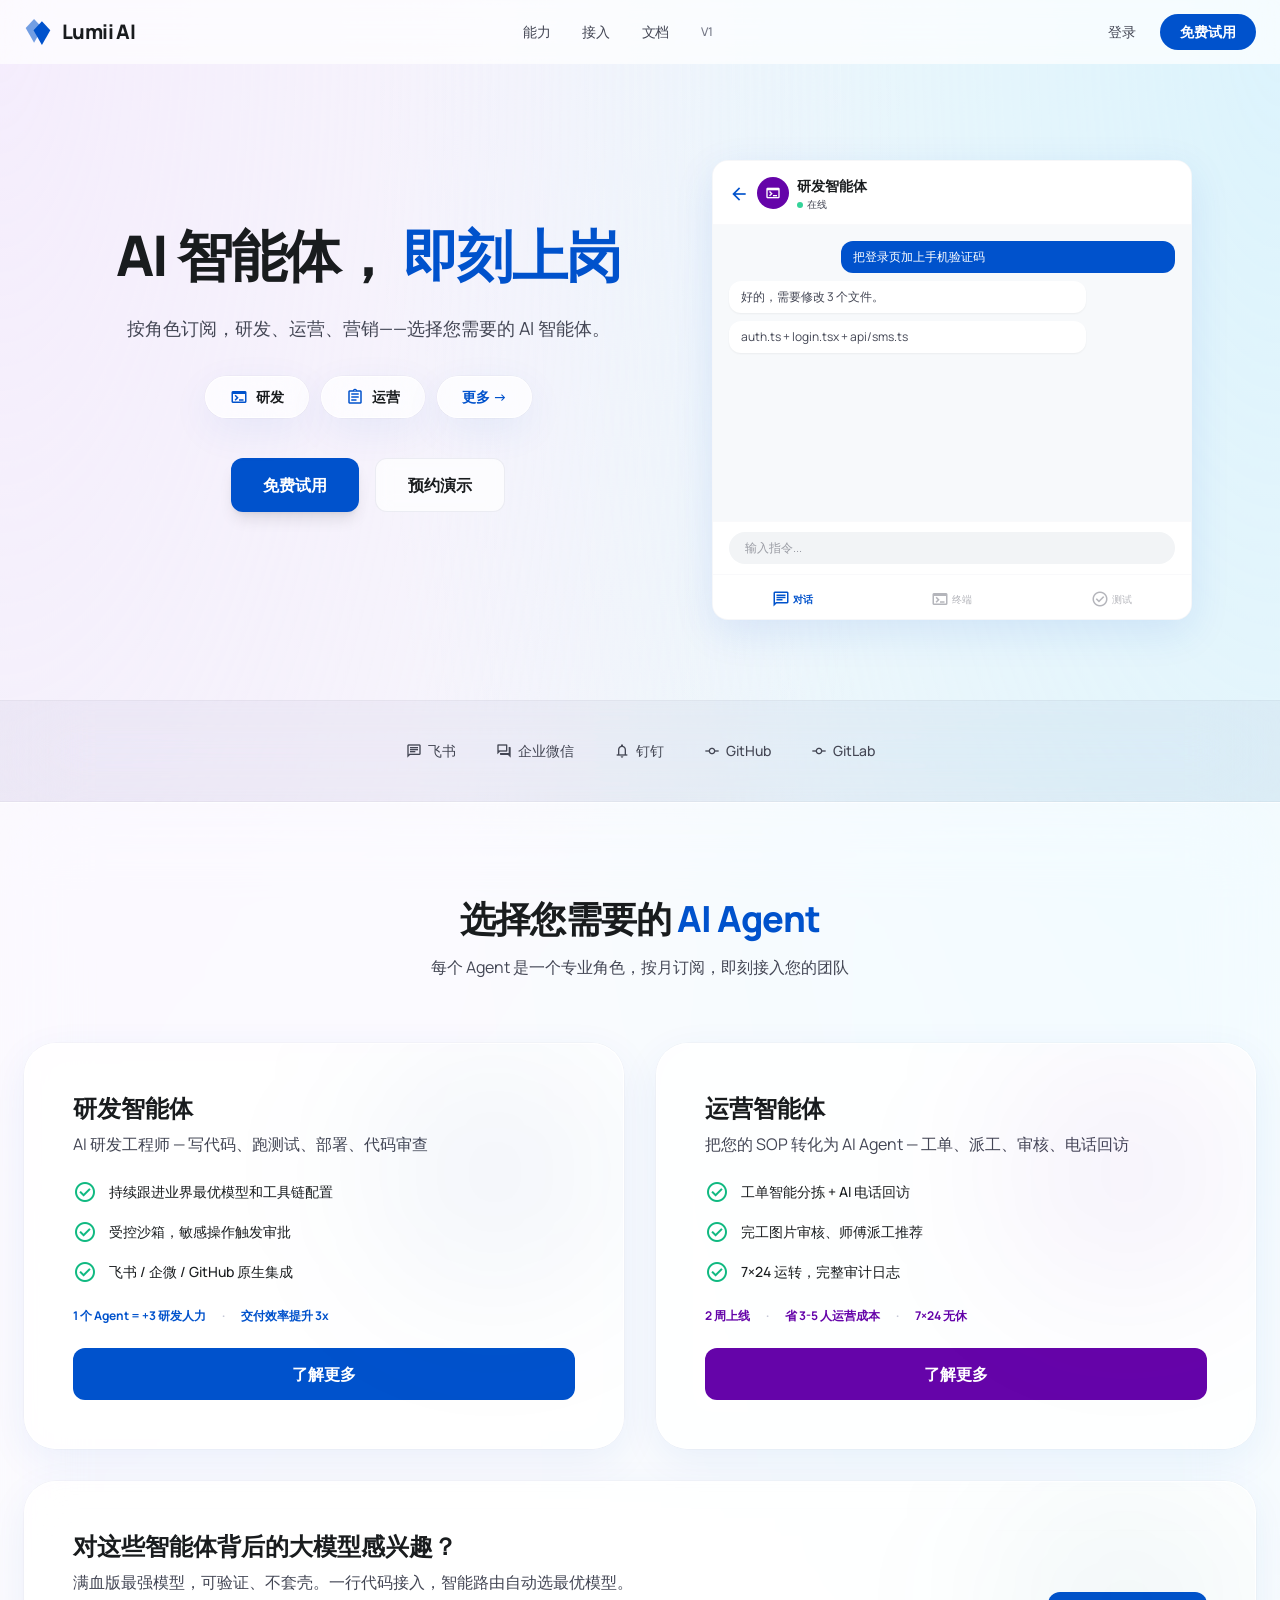
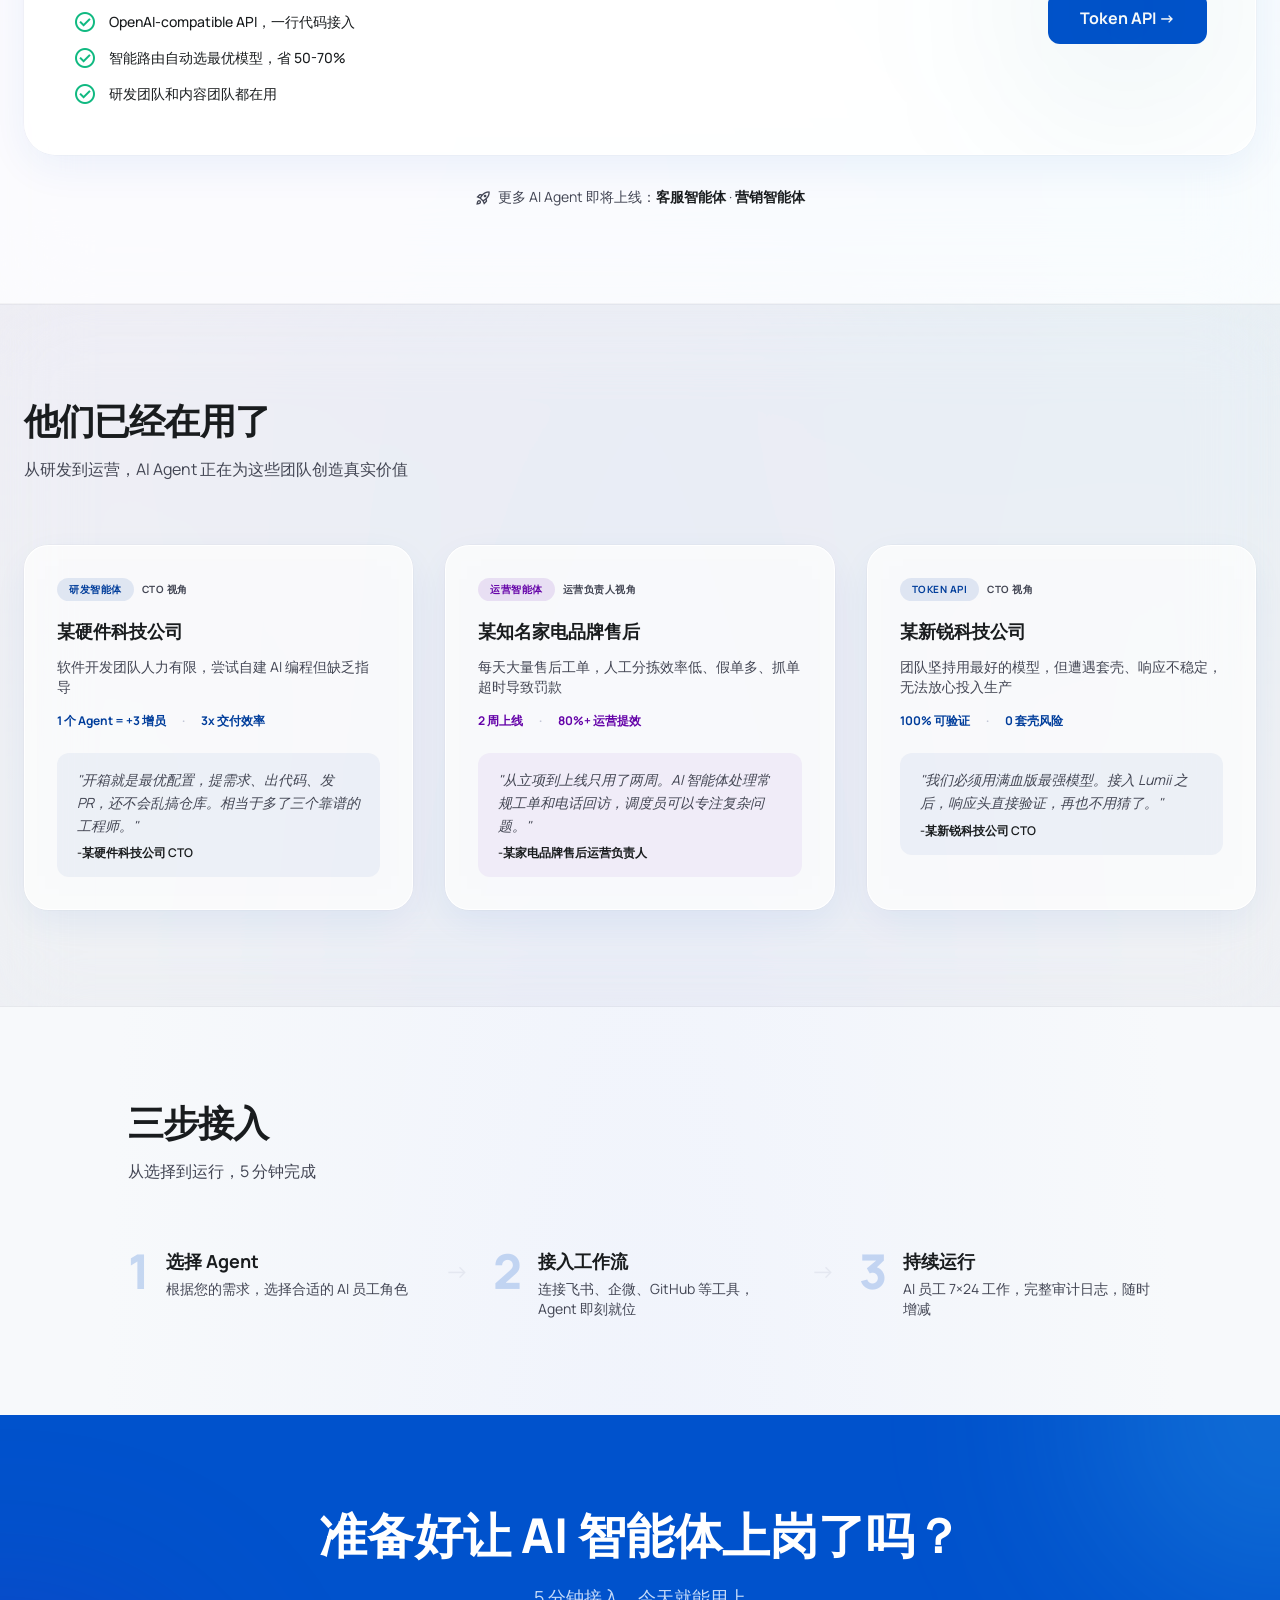
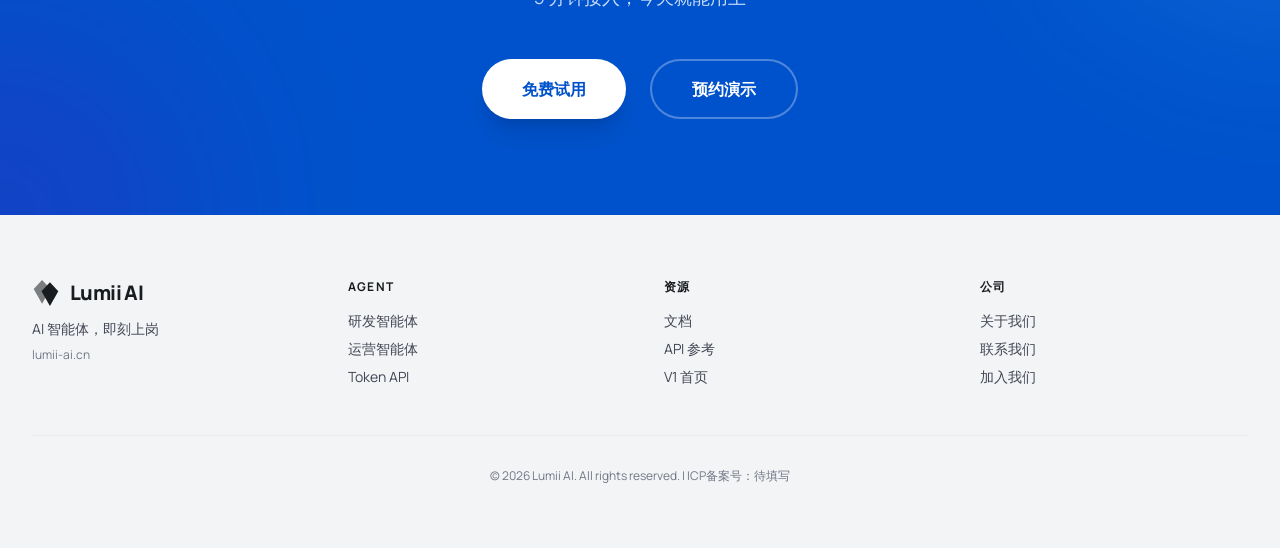
==== commit e69d8122: "deploy: aro-network/lumii-ai-cn-web@2f6e56c77427eda816fdc3e6e7c00bac26c45bca" ====
--- a/index.html
+++ b/index.html
@@ -4,7 +4,7 @@
 <meta charset="utf-8"/>
 <meta content="width=device-width, initial-scale=1.0" name="viewport"/>
 <title>Lumii AI - AI Agent，即刻接入</title>
-<meta name="description" content="AI 智能体，即刻上岗。按角色订阅，研发、运营、营销，选择您需要的 AI 智能体。"/>
+<meta name="description" content="AI 智能体，即刻上岗。按角色订阅，研发、运营、营销——选择您需要的 AI 智能体。"/>
 <link rel="icon" type="image/svg+xml" href="/favicon.svg"/>
 <style>
   /* V2 — minimal layout overrides only */
@@ -59,7 +59,7 @@
           <span class="text-primary-container">即刻上岗</span>
         </h1>
         <p class="text-lg text-on-surface-variant leading-relaxed mb-8" style="text-wrap:balance">
-          按角色订阅，研发、运营、营销，选择您需要的 AI 智能体。
+          按角色订阅，研发、运营、营销——选择您需要的 AI 智能体。
         </p>
         <div class="flex items-center justify-center gap-3 mb-10 flex-wrap">
           <a href="#cap-dev" class="capability-pill glass-card rounded-full px-6 py-2.5 text-sm font-semibold text-on-surface inline-flex items-center gap-2">
@@ -521,7 +521,7 @@
       </div>
       <blockquote class="bg-primary/5 rounded-xl px-5 py-4 italic text-on-surface-variant text-sm leading-relaxed">
         "开箱就是最优配置，提需求、出代码、发 PR，还不会乱搞仓库。相当于多了三个靠谱的工程师。"
-        <footer class="mt-2 not-italic text-xs font-semibold text-on-surface">某硬件科技公司 CTO</footer>
+        <footer class="mt-2 not-italic text-xs font-semibold text-on-surface">-某硬件科技公司 CTO</footer>
       </blockquote>
     </div>
     <div class="glass-card p-8 rounded-3xl kinetic-shadow">
@@ -538,7 +538,7 @@
       </div>
       <blockquote class="bg-tertiary/5 rounded-xl px-5 py-4 italic text-on-surface-variant text-sm leading-relaxed">
         "从立项到上线只用了两周。AI 智能体处理常规工单和电话回访，调度员可以专注复杂问题。"
-        <footer class="mt-2 not-italic text-xs font-semibold text-on-surface">某家电品牌售后运营负责人</footer>
+        <footer class="mt-2 not-italic text-xs font-semibold text-on-surface">-某家电品牌售后运营负责人</footer>
       </blockquote>
     </div>
     <div class="glass-card p-8 rounded-3xl kinetic-shadow md:col-span-2 lg:col-span-1">
@@ -555,7 +555,7 @@
       </div>
       <blockquote class="bg-primary/5 rounded-xl px-5 py-4 italic text-on-surface-variant text-sm leading-relaxed">
         "我们必须用满血版最强模型。接入 Lumii 之后，响应头直接验证，再也不用猜了。"
-        <footer class="mt-2 not-italic text-xs font-semibold text-on-surface">某新锐科技公司 CTO</footer>
+        <footer class="mt-2 not-italic text-xs font-semibold text-on-surface">-某新锐科技公司 CTO</footer>
       </blockquote>
     </div>
   </div>
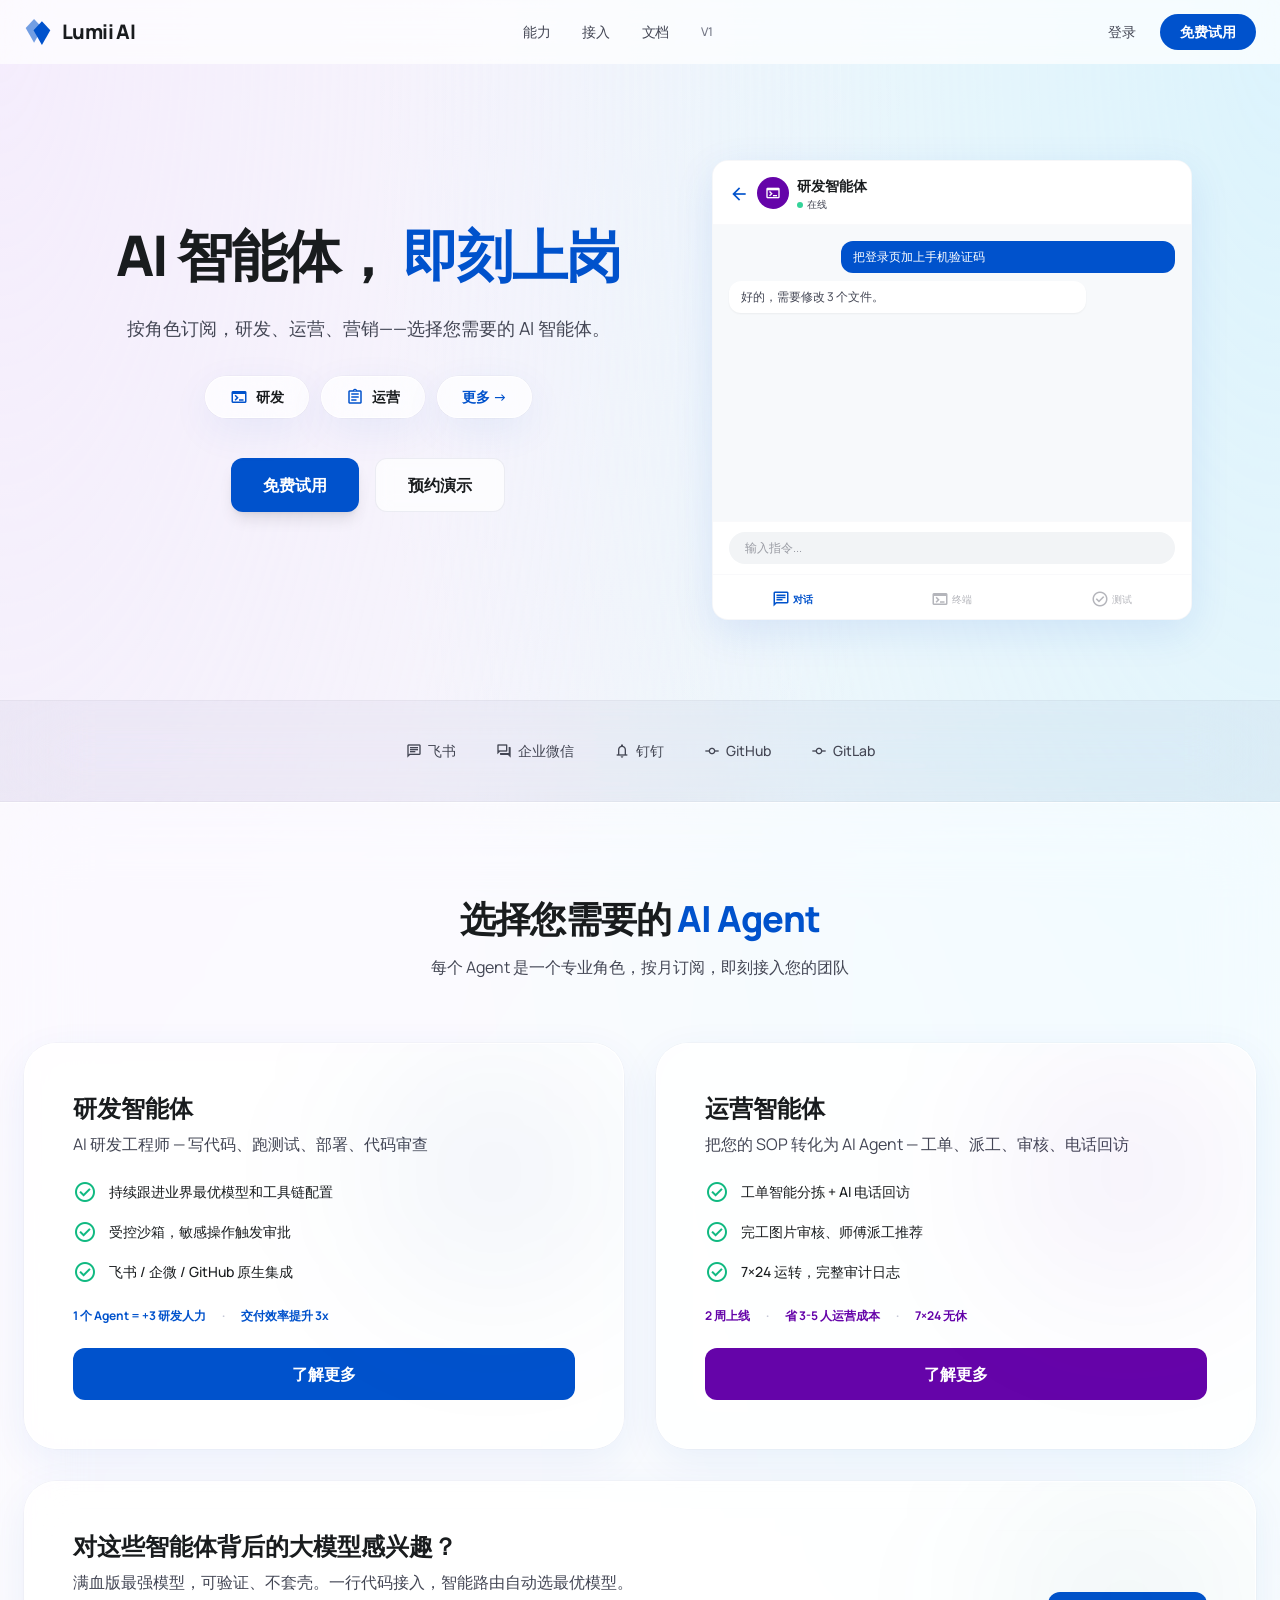
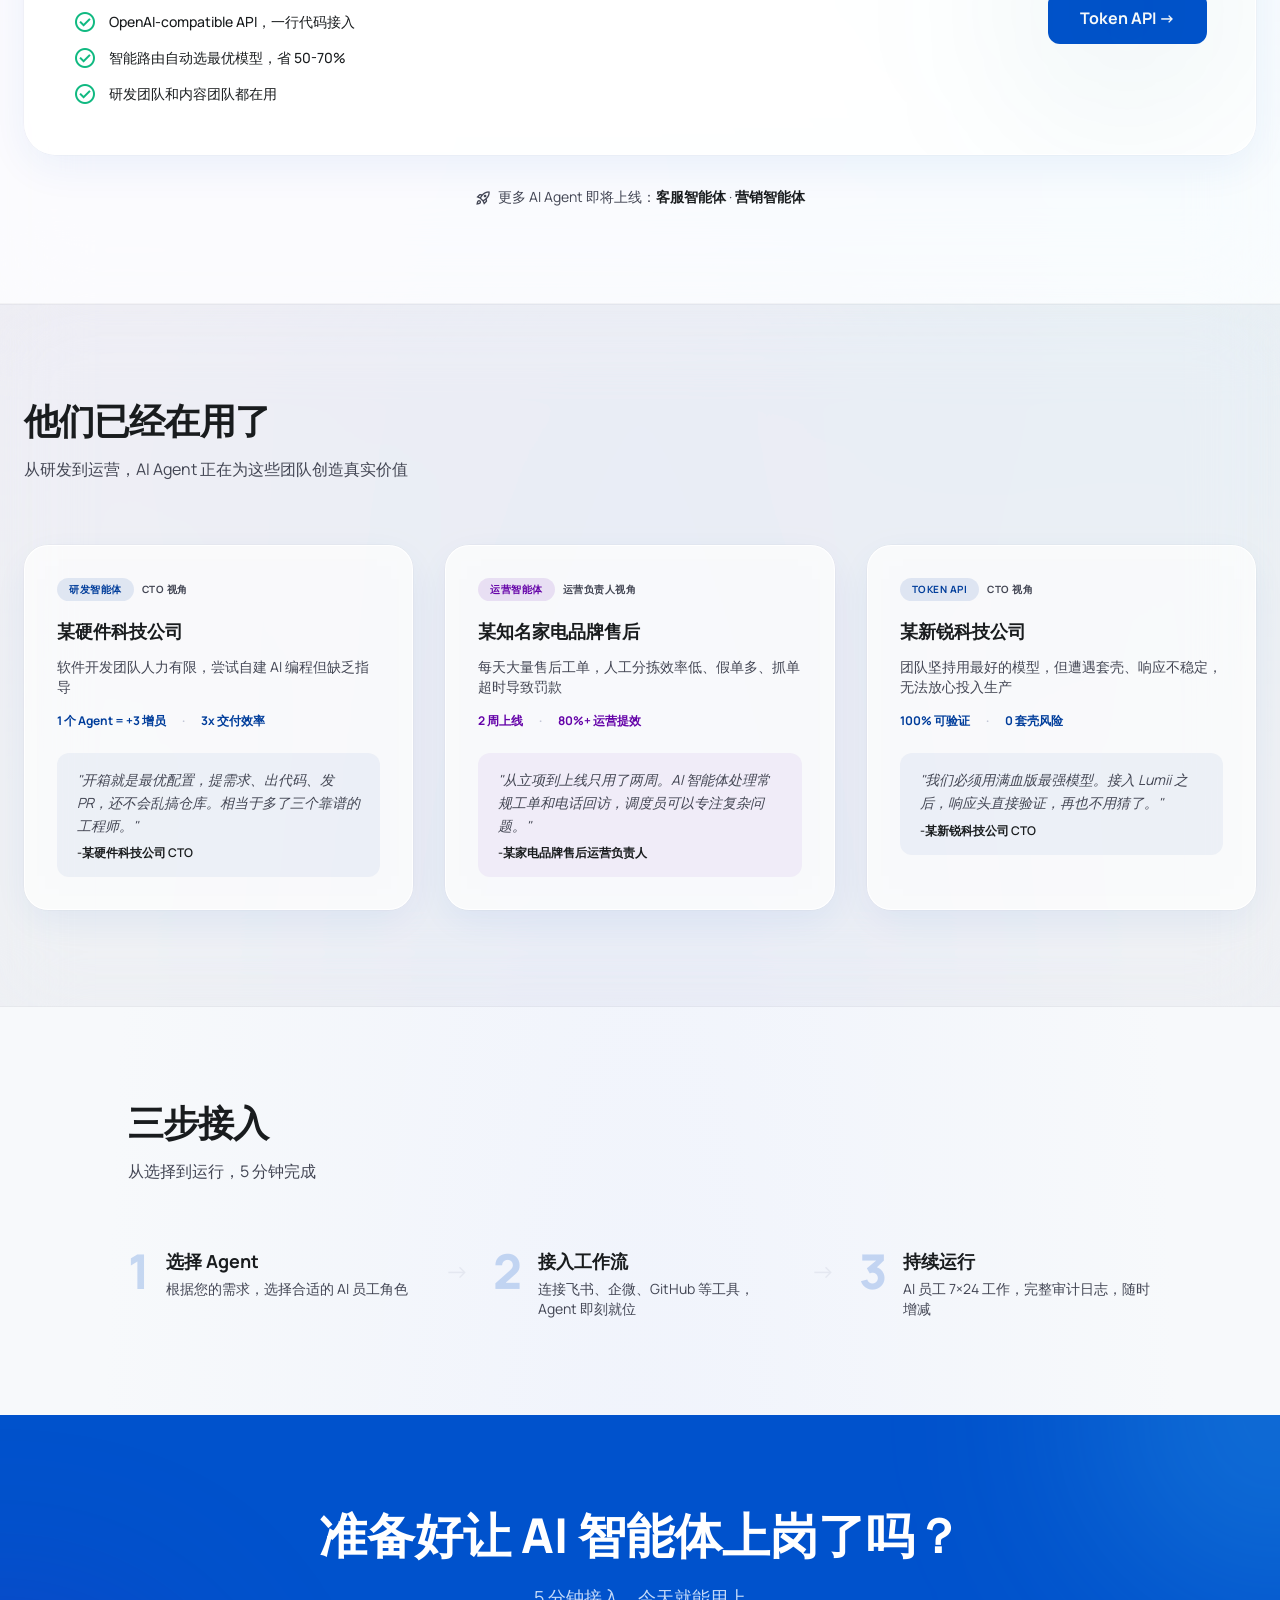
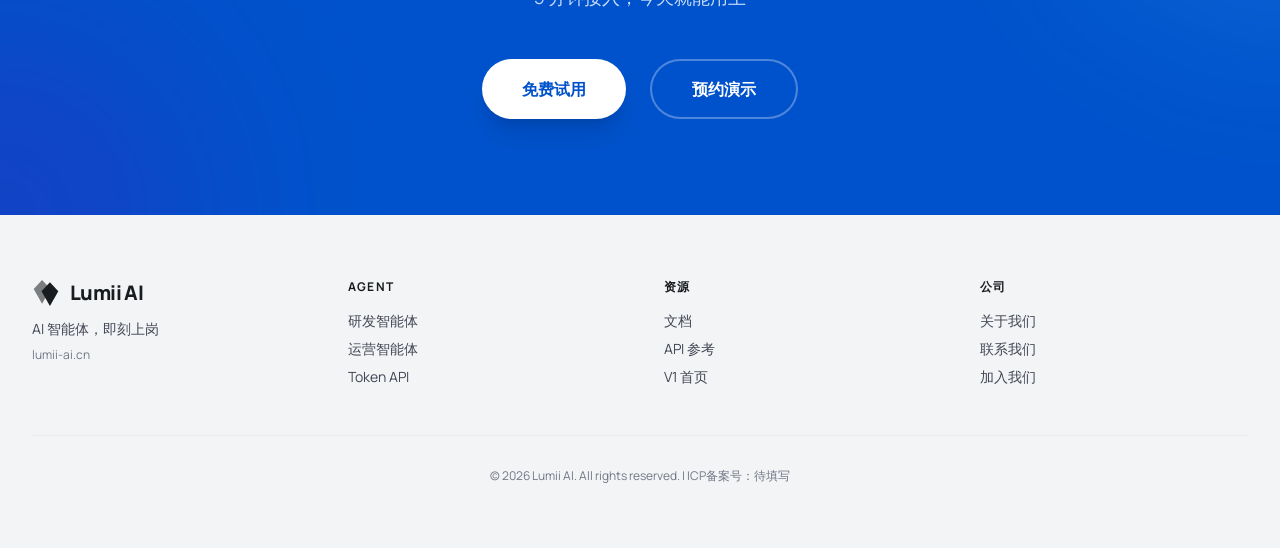
==== commit 9620c378: "deploy: aro-network/lumii-ai-cn-web@25c2b121ac328e746e52d980e6dcb235b851bded" ====
--- a/index.html
+++ b/index.html
@@ -11,7 +11,7 @@
   .capability-pill { transition: transform 0.15s, box-shadow 0.15s; }
   .capability-pill:hover { transform: translateY(-2px); box-shadow: 0 8px 24px rgba(0,82,204,0.12); }
 </style>
-  <script type="module" crossorigin src="/assets/main-Lf692reH.js"></script>
+  <script type="module" crossorigin src="/assets/main-Dr3agMvx.js"></script>
   <link rel="stylesheet" crossorigin href="/assets/main-CG5JSISn.css">
 </head>
 <body class="bg-surface text-on-surface font-body overflow-x-hidden selection:bg-primary-fixed selection:text-on-primary-fixed">
@@ -30,7 +30,7 @@
       <a class="text-outline hover:text-primary-container transition-colors text-xs py-2 px-1" href="/archive/v1-index.html">V1</a>
     </div>
     <div class="hidden md:flex items-center space-x-4">
-      <button class="text-on-surface-variant hover:text-primary-container text-sm font-medium py-2 px-2">登录</button>
+      <a href="http://124.221.48.52:3002" class="text-on-surface-variant hover:text-primary-container text-sm font-medium py-2 px-2">登录</a>
       <button data-cta="get-started" class="bg-primary-container text-white px-5 py-2 rounded-full text-sm font-semibold hover:scale-105 active:scale-95 transition-transform duration-200">免费试用</button>
     </div>
     <button class="md:hidden" data-mobile-menu-toggle>
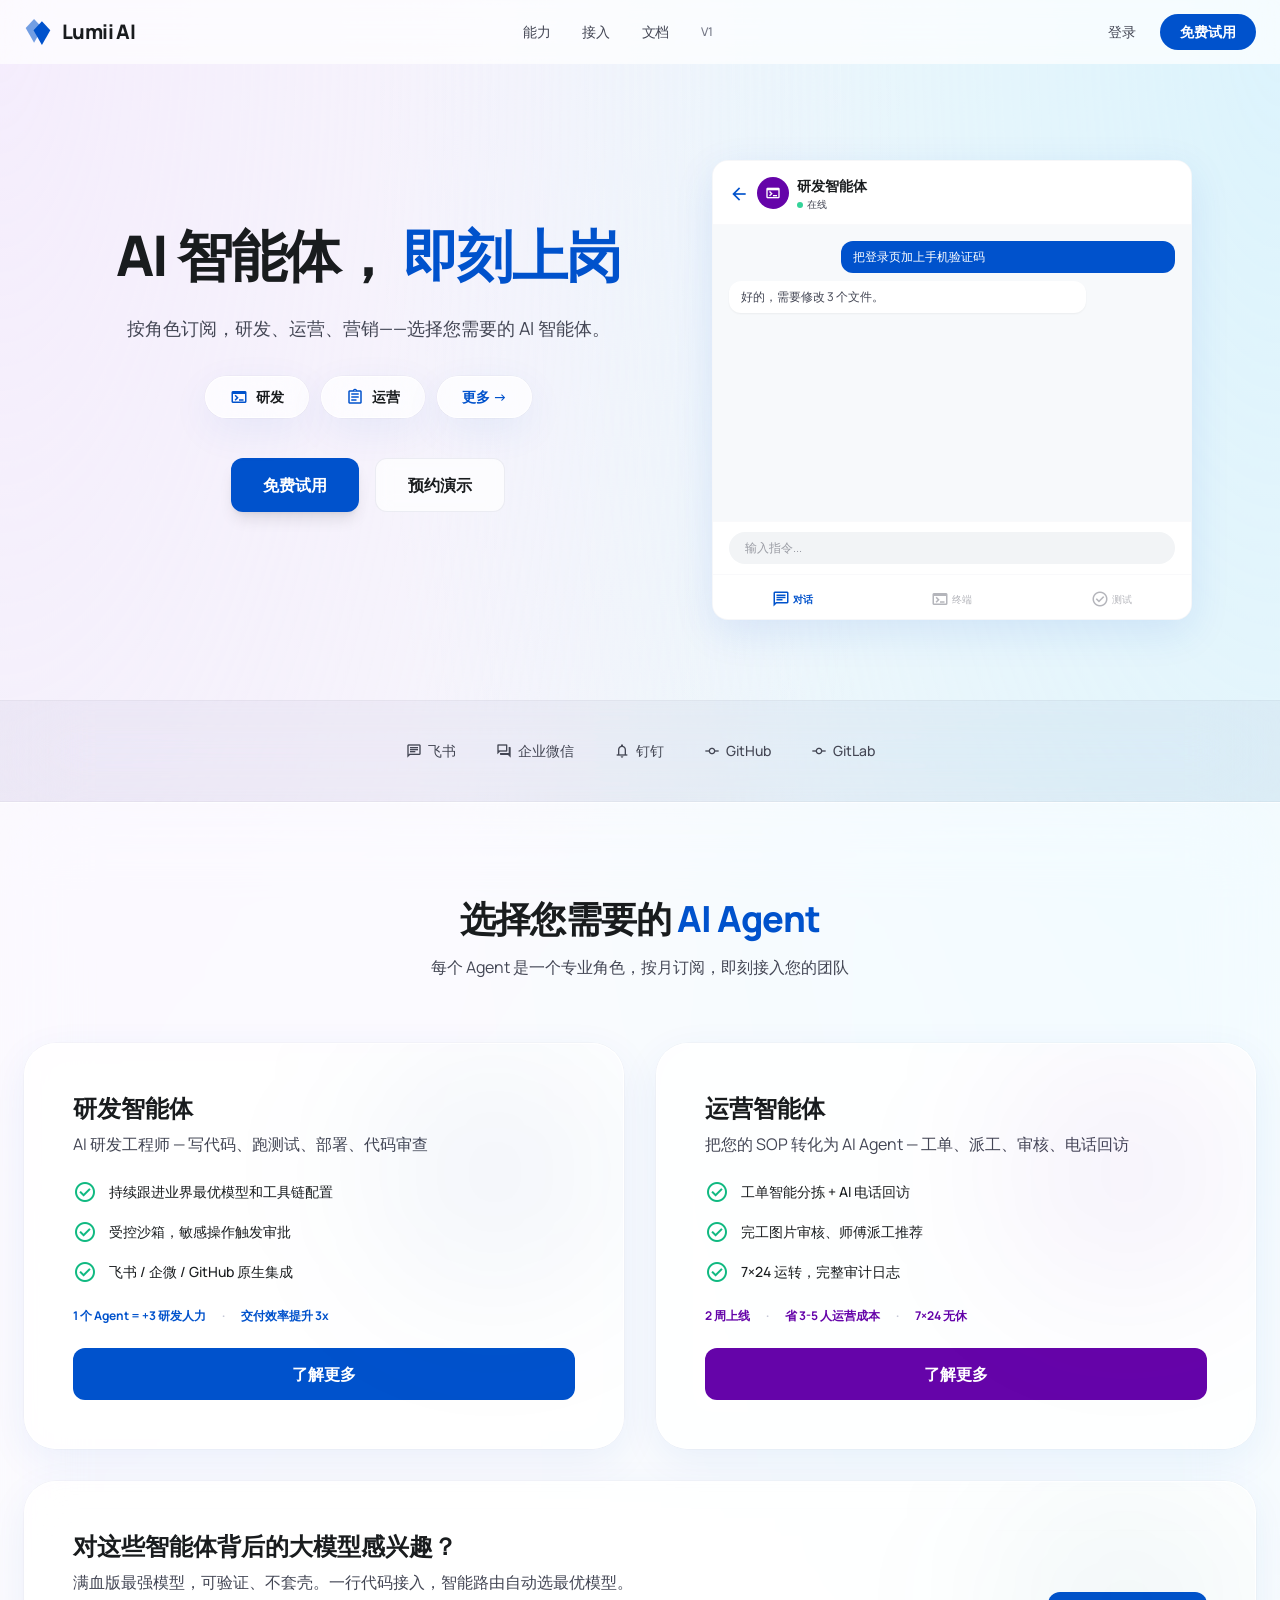
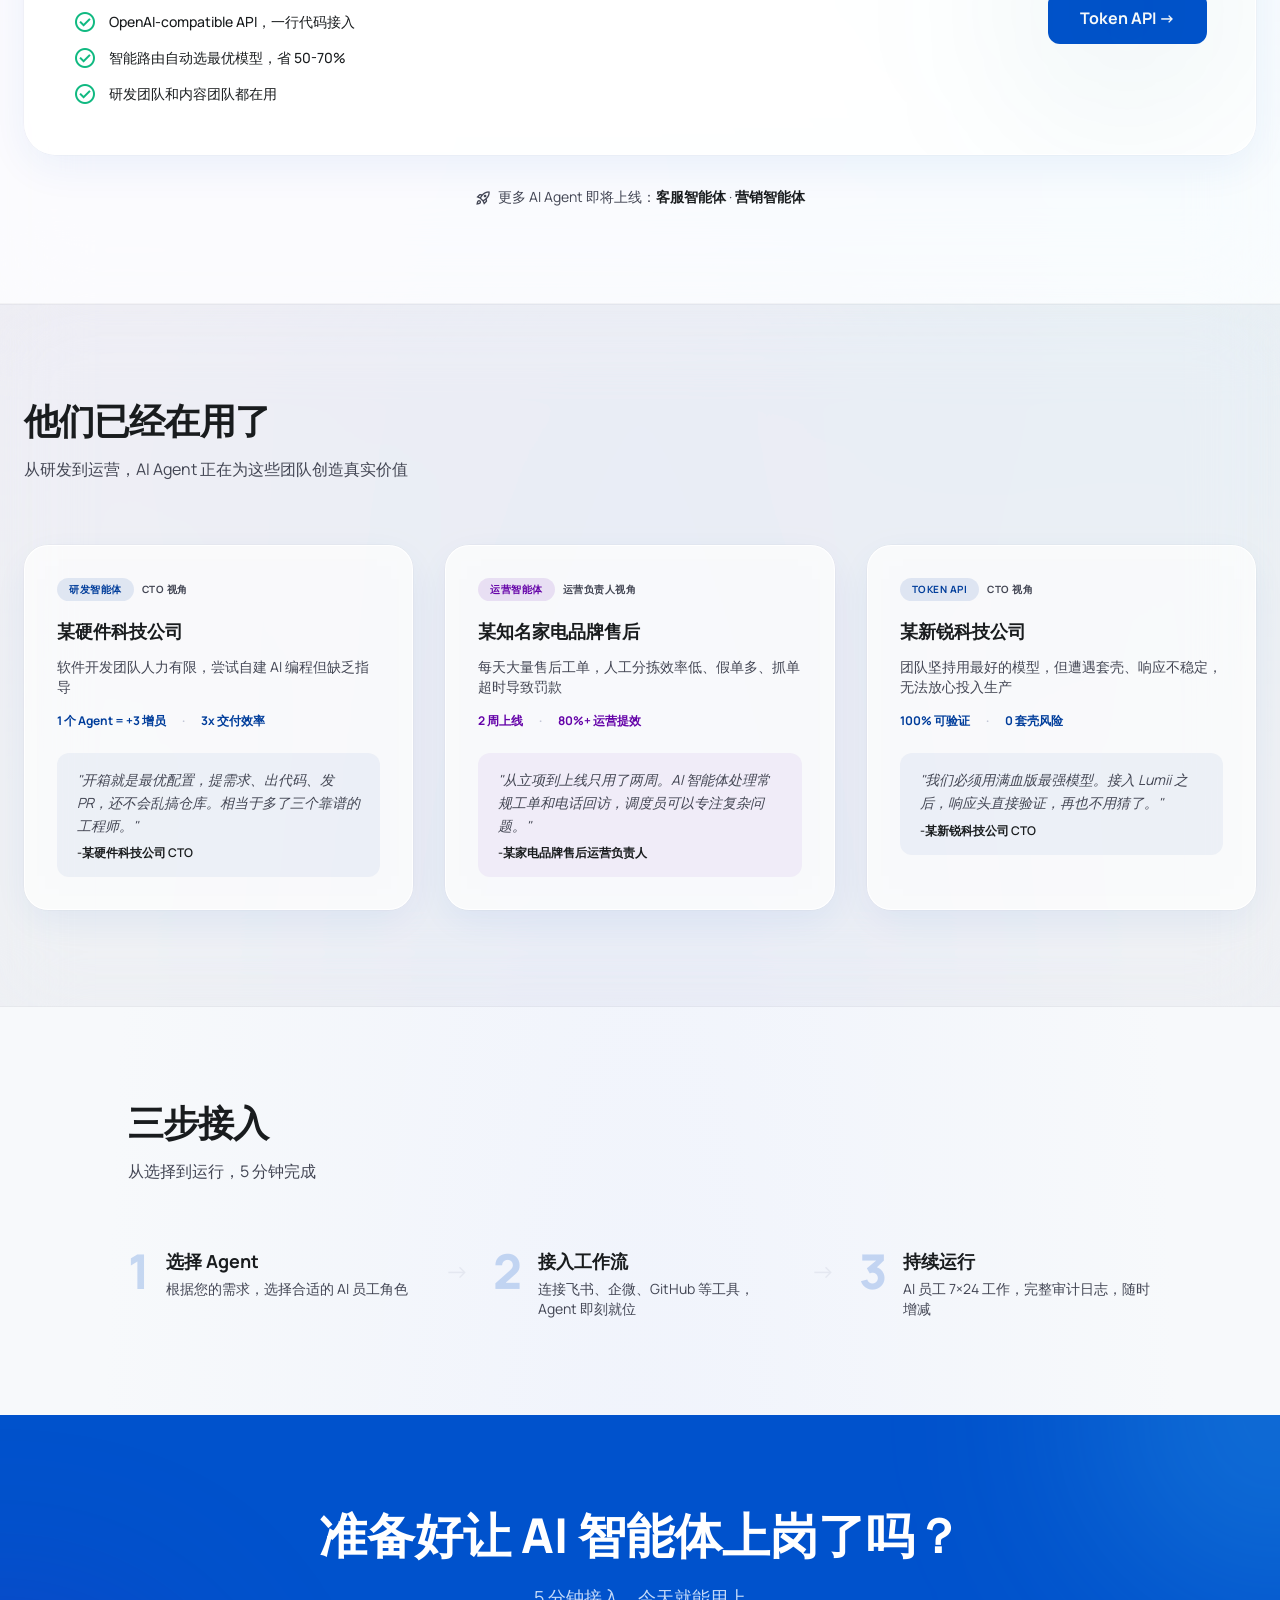
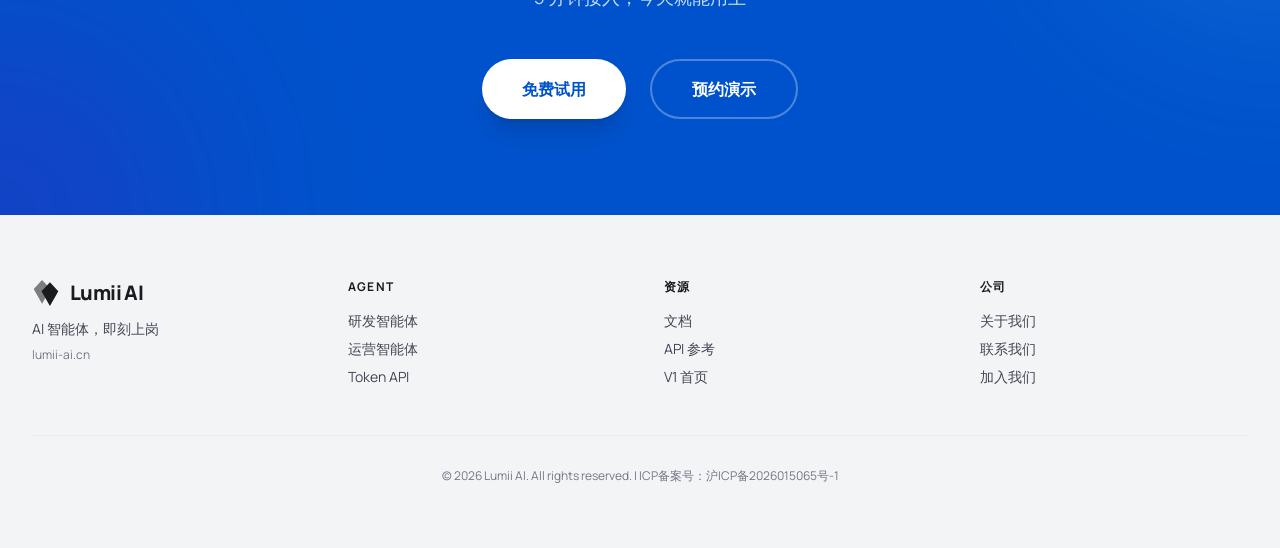
==== commit 4c432fd9: "deploy: aro-network/lumii-ai-cn-web@d8d7e75ab772a0dcf1215c66ef3c8155a9ab5911" ====
--- a/index.html
+++ b/index.html
@@ -11,7 +11,7 @@
   .capability-pill { transition: transform 0.15s, box-shadow 0.15s; }
   .capability-pill:hover { transform: translateY(-2px); box-shadow: 0 8px 24px rgba(0,82,204,0.12); }
 </style>
-  <script type="module" crossorigin src="/assets/main-Dr3agMvx.js"></script>
+  <script type="module" crossorigin src="/assets/main-ebzkxz2r.js"></script>
   <link rel="stylesheet" crossorigin href="/assets/main-CG5JSISn.css">
 </head>
 <body class="bg-surface text-on-surface font-body overflow-x-hidden selection:bg-primary-fixed selection:text-on-primary-fixed">
@@ -30,7 +30,7 @@
       <a class="text-outline hover:text-primary-container transition-colors text-xs py-2 px-1" href="/archive/v1-index.html">V1</a>
     </div>
     <div class="hidden md:flex items-center space-x-4">
-      <a href="http://124.221.48.52:3002" class="text-on-surface-variant hover:text-primary-container text-sm font-medium py-2 px-2">登录</a>
+      <a href="https://dashboard.lumii-ai.io" class="text-on-surface-variant hover:text-primary-container text-sm font-medium py-2 px-2">登录</a>
       <button data-cta="get-started" class="bg-primary-container text-white px-5 py-2 rounded-full text-sm font-semibold hover:scale-105 active:scale-95 transition-transform duration-200">免费试用</button>
     </div>
     <button class="md:hidden" data-mobile-menu-toggle>
@@ -652,7 +652,7 @@
       </div>
     </div>
     <div class="mt-12 pt-8 border-t border-outline-variant/20 text-center text-xs text-outline">
-      &copy; 2026 Lumii AI. All rights reserved. | ICP备案号：待填写
+      &copy; 2026 Lumii AI. All rights reserved. | ICP备案号：沪ICP备2026015065号-1
     </div>
   </div>
 </footer>
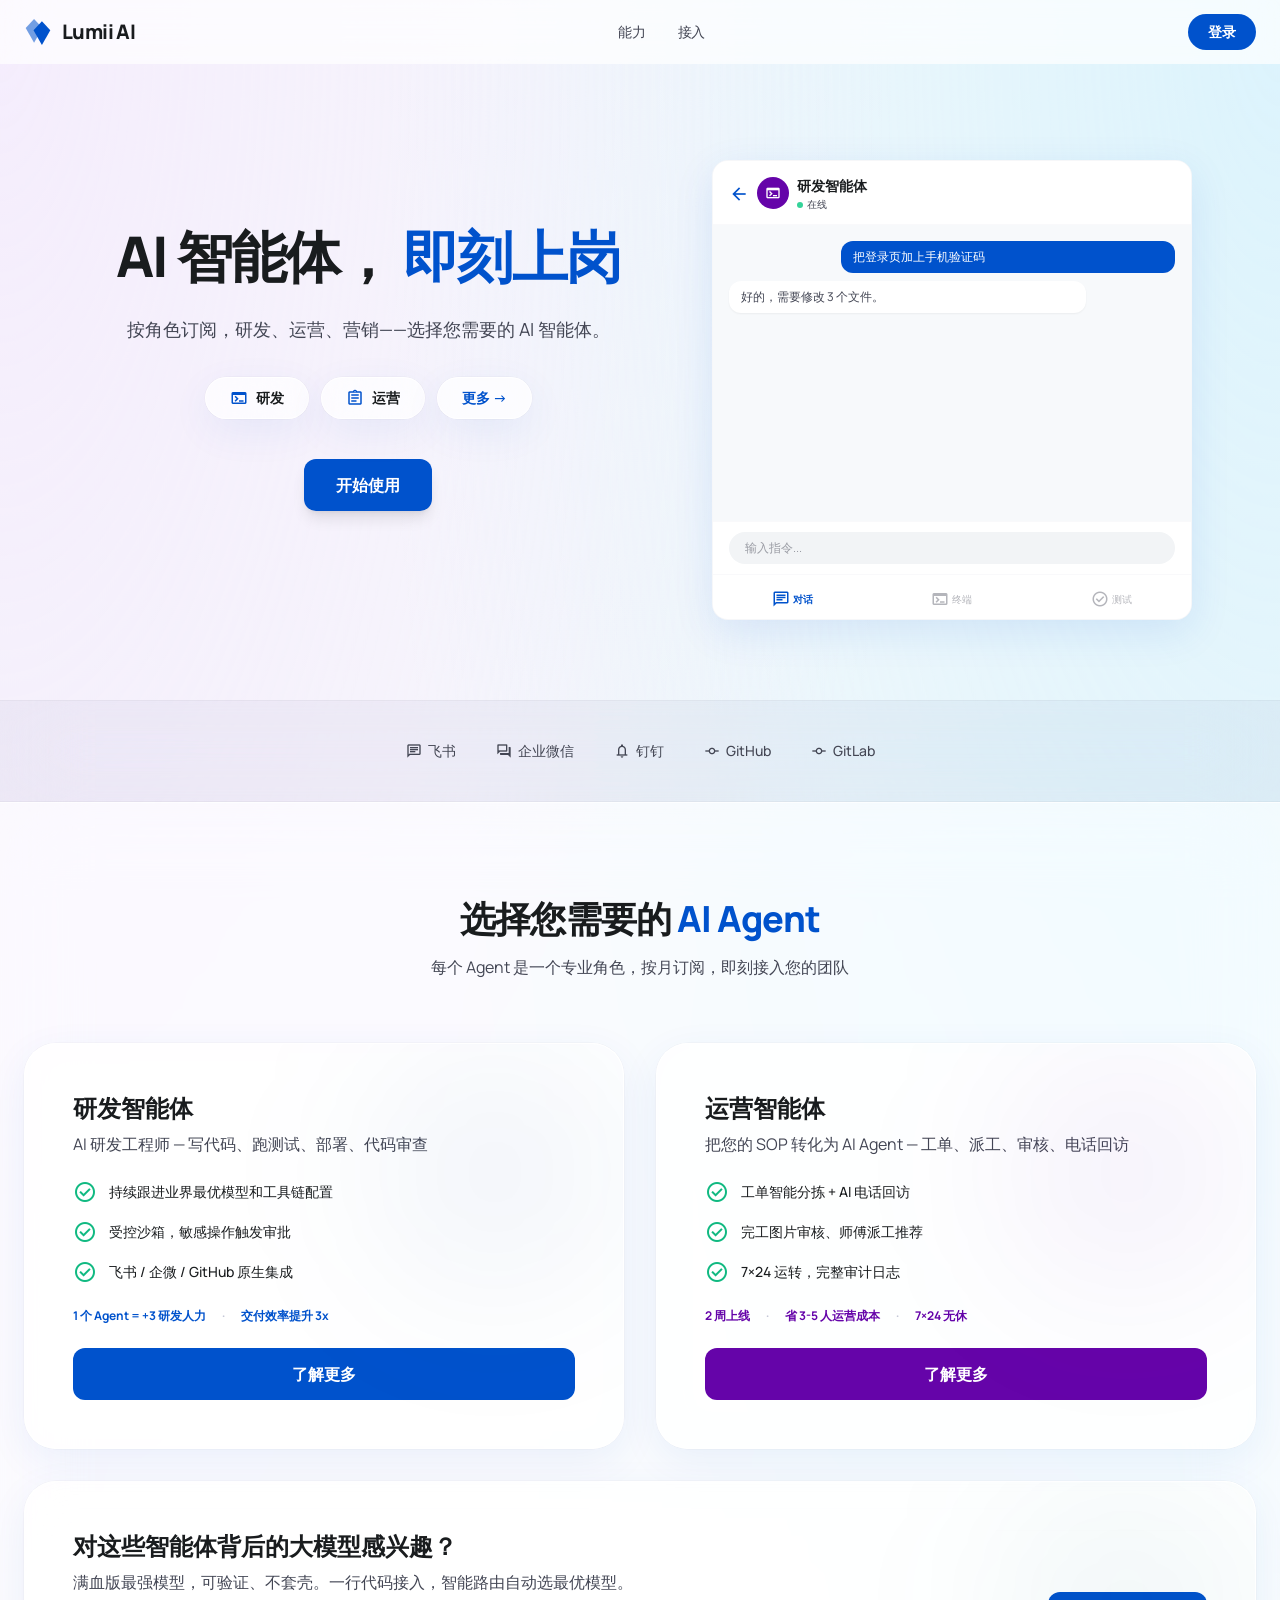
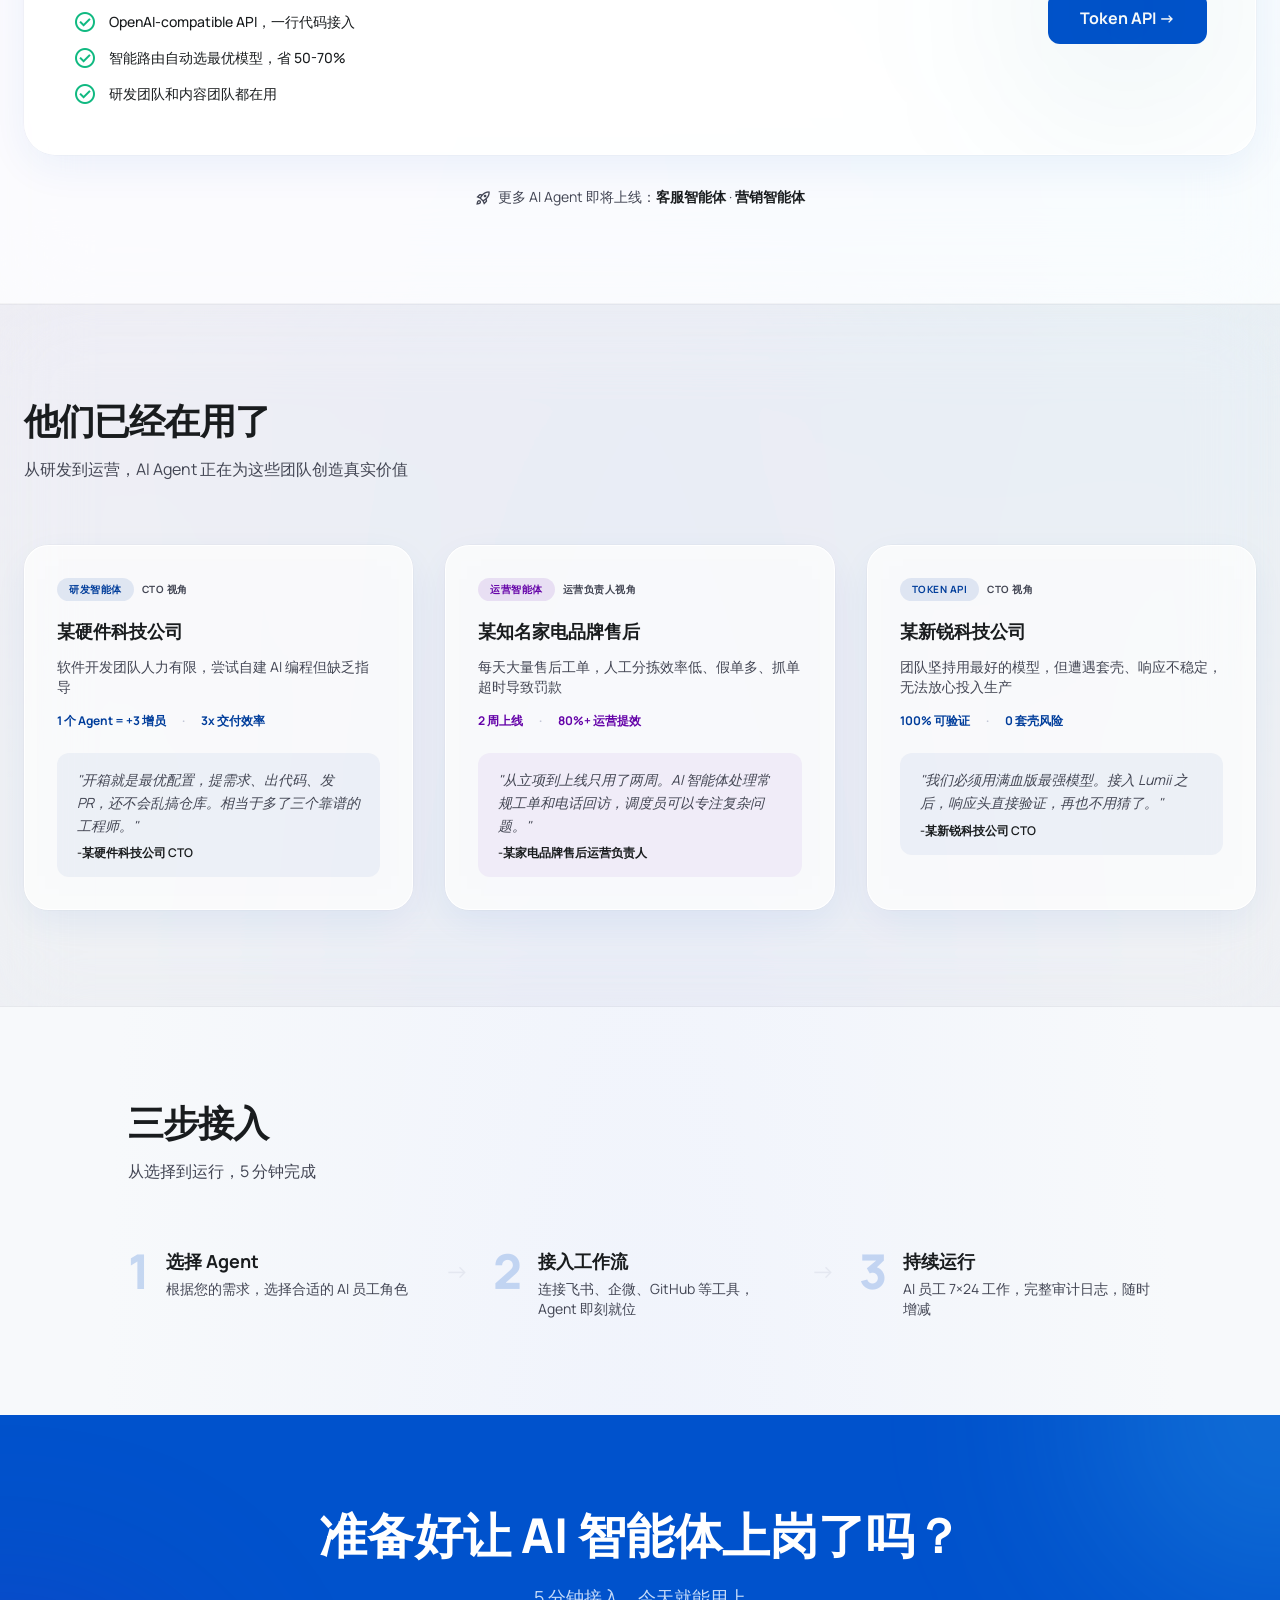
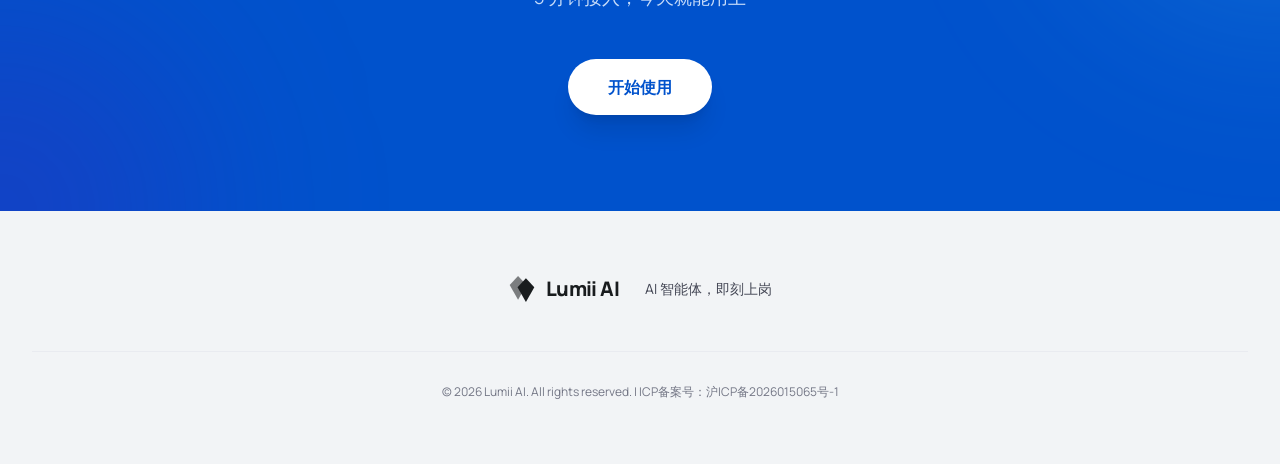
==== commit 449d2c16: "deploy: aro-network/lumii-ai-cn-web@53e8d593f1ac4423ba2848a54c7cba6327c1b626" ====
--- a/index.html
+++ b/index.html
@@ -11,8 +11,8 @@
   .capability-pill { transition: transform 0.15s, box-shadow 0.15s; }
   .capability-pill:hover { transform: translateY(-2px); box-shadow: 0 8px 24px rgba(0,82,204,0.12); }
 </style>
-  <script type="module" crossorigin src="/assets/main-ebzkxz2r.js"></script>
-  <link rel="stylesheet" crossorigin href="/assets/main-CG5JSISn.css">
+  <script type="module" crossorigin src="/assets/main-DvuV4xKH.js"></script>
+  <link rel="stylesheet" crossorigin href="/assets/main-BzO1Df2r.css">
 </head>
 <body class="bg-surface text-on-surface font-body overflow-x-hidden selection:bg-primary-fixed selection:text-on-primary-fixed">
 
@@ -26,12 +26,9 @@
     <div class="hidden md:flex items-center space-x-6 text-sm font-medium tracking-tight">
       <a class="text-on-surface-variant hover:text-primary-container transition-colors py-2 px-1" href="#capabilities">能力</a>
       <a class="text-on-surface-variant hover:text-primary-container transition-colors py-2 px-1" href="#how-it-works">接入</a>
-      <a class="text-on-surface-variant hover:text-primary-container transition-colors py-2 px-1" href="#">文档</a>
-      <a class="text-outline hover:text-primary-container transition-colors text-xs py-2 px-1" href="/archive/v1-index.html">V1</a>
     </div>
     <div class="hidden md:flex items-center space-x-4">
-      <a href="https://dashboard.lumii-ai.io" class="text-on-surface-variant hover:text-primary-container text-sm font-medium py-2 px-2">登录</a>
-      <button data-cta="get-started" class="bg-primary-container text-white px-5 py-2 rounded-full text-sm font-semibold hover:scale-105 active:scale-95 transition-transform duration-200">免费试用</button>
+      <a href="https://dashboard.lumii-ai.cn/" class="bg-primary-container text-white px-5 py-2 rounded-full text-sm font-semibold hover:scale-105 active:scale-95 transition-transform duration-200">登录</a>
     </div>
     <button class="md:hidden" data-mobile-menu-toggle>
       <span class="material-symbols-outlined text-2xl">menu</span>
@@ -40,9 +37,7 @@
   <div id="mobile-menu" class="mobile-menu flex-col bg-white/95 backdrop-blur-xl px-6 pb-6 md:hidden">
     <a class="py-3 text-sm font-medium text-on-surface-variant" href="#capabilities">能力</a>
     <a class="py-3 text-sm font-medium text-on-surface-variant" href="#how-it-works">接入</a>
-    <a class="py-3 text-sm font-medium text-on-surface-variant" href="#">文档</a>
-    <a class="py-3 text-sm font-medium text-outline" href="/archive/v1-index.html">V1</a>
-    <button data-cta="get-started" class="mt-4 w-full bg-primary-container text-white py-3 rounded-full text-sm font-semibold">免费试用</button>
+    <a href="https://dashboard.lumii-ai.cn/" class="mt-4 w-full bg-primary-container text-white py-3 rounded-full text-sm font-semibold text-center block">登录</a>
   </div>
 </nav>
 
@@ -71,12 +66,9 @@
           <a href="#capabilities" class="capability-pill glass-card rounded-full px-6 py-2.5 text-sm font-semibold text-primary-container inline-flex items-center gap-1 hover:text-primary">更多 →</a>
         </div>
         <div class="flex flex-col sm:flex-row gap-4 justify-center">
-          <button data-cta="get-started" class="px-8 py-3.5 bg-primary-container text-white rounded-xl font-bold shadow-lg hover:bg-primary-container/90 transition-colors">
-            免费试用
-          </button>
-          <button data-cta="demo-request" class="px-8 py-3.5 bg-white/70 backdrop-blur text-on-surface rounded-xl font-bold border border-outline-variant/30 hover:bg-white transition-colors">
-            预约演示
-          </button>
+          <a href="https://dashboard.lumii-ai.cn/" class="px-8 py-3.5 bg-primary-container text-white rounded-xl font-bold shadow-lg hover:bg-primary-container/90 transition-colors text-center">
+            开始使用
+          </a>
         </div>
       </div>
       <!-- Right: demo block, fixed width -->
@@ -424,7 +416,7 @@
         <span class="text-outline-variant">·</span>
         <span>交付效率提升 3x</span>
       </div>
-      <button data-cta="get-started" class="mt-auto w-full py-3.5 bg-primary-container text-white rounded-xl font-bold hover:bg-primary-container/90 transition-colors">了解更多</button>
+      <a href="https://dashboard.lumii-ai.cn/" class="mt-auto w-full py-3.5 bg-primary-container text-white rounded-xl font-bold hover:bg-primary-container/90 transition-colors text-center block">了解更多</a>
     </div>
 
     <!-- 运营智能体 -->
@@ -455,7 +447,7 @@
         <span class="text-outline-variant">·</span>
         <span>7×24 无休</span>
       </div>
-      <button data-cta="get-started" class="mt-auto w-full py-3.5 bg-tertiary text-white rounded-xl font-bold hover:bg-tertiary/90 transition-colors">了解更多</button>
+      <button onclick="alert('Coming soon')" class="mt-auto w-full py-3.5 bg-tertiary text-white rounded-xl font-bold hover:bg-tertiary/90 transition-colors">了解更多</button>
     </div>
   </div>
 
@@ -483,7 +475,7 @@
           </ul>
         </div>
         <div class="flex-shrink-0">
-          <button data-cta="get-started" class="w-full md:w-auto px-8 py-3.5 bg-primary-container text-white rounded-xl font-bold hover:bg-primary-container/90 transition-colors">Token API →</button>
+          <button onclick="alert('Coming soon')" class="w-full md:w-auto px-8 py-3.5 bg-primary-container text-white rounded-xl font-bold hover:bg-primary-container/90 transition-colors">Token API →</button>
         </div>
       </div>
     </div>
@@ -606,8 +598,7 @@
     <h2 class="text-4xl md:text-5xl font-black text-white mb-6">准备好让 AI 智能体上岗了吗？</h2>
     <p class="text-blue-100 text-lg mb-12 max-w-2xl mx-auto opacity-90">5 分钟接入，今天就能用上</p>
     <div class="flex flex-col sm:flex-row justify-center gap-6">
-      <button data-cta="get-started" class="px-10 py-4 bg-white text-primary-container rounded-full font-bold shadow-xl hover:bg-surface-container-low transition-colors">免费试用</button>
-      <button data-cta="demo-request" class="px-10 py-4 bg-primary-container border-2 border-white/30 text-white rounded-full font-bold hover:bg-white/10 transition-colors">预约演示</button>
+      <a href="https://dashboard.lumii-ai.cn/" class="px-10 py-4 bg-white text-primary-container rounded-full font-bold shadow-xl hover:bg-surface-container-low transition-colors text-center">开始使用</a>
     </div>
   </div>
 </section>
@@ -617,39 +608,10 @@
 <!-- Footer — copied from V1, adapted links -->
 <footer class="bg-surface-container-low">
   <div class="max-w-7xl mx-auto px-8 py-16">
-    <div class="grid md:grid-cols-4 gap-12">
-      <div class="md:col-span-1">
-        <div class="flex items-center gap-2.5 mb-3">
-          <img src="/assets/logo/mark-black.svg" alt="" class="h-7 w-auto" />
-          <span class="text-xl font-extrabold text-on-surface tracking-tight" style="letter-spacing:-0.03em">Lumii AI</span>
-        </div>
-        <p class="text-sm text-on-surface-variant mb-2">AI 智能体，即刻上岗</p>
-        <p class="text-xs text-outline">lumii-ai.cn</p>
-      </div>
-      <div>
-        <h4 class="text-xs font-bold uppercase tracking-widest text-on-surface mb-4">Agent</h4>
-        <ul class="space-y-2 text-sm text-on-surface-variant">
-          <li><a class="hover:text-primary transition-colors" href="#cap-dev">研发智能体</a></li>
-          <li><a class="hover:text-primary transition-colors" href="#cap-ops">运营智能体</a></li>
-          <li><a class="hover:text-primary transition-colors" href="#">Token API</a></li>
-        </ul>
-      </div>
-      <div>
-        <h4 class="text-xs font-bold uppercase tracking-widest text-on-surface mb-4">资源</h4>
-        <ul class="space-y-2 text-sm text-on-surface-variant">
-          <li><a class="hover:text-primary transition-colors" href="#">文档</a></li>
-          <li><a class="hover:text-primary transition-colors" href="#">API 参考</a></li>
-          <li><a class="hover:text-primary transition-colors" href="/archive/v1-index.html">V1 首页</a></li>
-        </ul>
-      </div>
-      <div>
-        <h4 class="text-xs font-bold uppercase tracking-widest text-on-surface mb-4">公司</h4>
-        <ul class="space-y-2 text-sm text-on-surface-variant">
-          <li><a class="hover:text-primary transition-colors" href="#">关于我们</a></li>
-          <li><a class="hover:text-primary transition-colors" href="#">联系我们</a></li>
-          <li><a class="hover:text-primary transition-colors" href="#">加入我们</a></li>
-        </ul>
-      </div>
+    <div class="flex items-center justify-center gap-2.5">
+      <img src="/assets/logo/mark-black.svg" alt="" class="h-7 w-auto" />
+      <span class="text-xl font-extrabold text-on-surface tracking-tight" style="letter-spacing:-0.03em">Lumii AI</span>
+      <span class="text-sm text-on-surface-variant ml-4">AI 智能体，即刻上岗</span>
     </div>
     <div class="mt-12 pt-8 border-t border-outline-variant/20 text-center text-xs text-outline">
       &copy; 2026 Lumii AI. All rights reserved. | ICP备案号：沪ICP备2026015065号-1
--- a/assets/main-BzO1Df2r.css
+++ b/assets/main-BzO1Df2r.css
@@ -0,0 +1 @@
+@import"https://fonts.googleapis.com/css2?family=Manrope:wght@200;300;400;500;600;700;800&display=swap";@import"https://fonts.googleapis.com/css2?family=Material+Symbols+Outlined:wght,FILL@100..700,0..1&display=swap";*,:before,:after{--tw-border-spacing-x: 0;--tw-border-spacing-y: 0;--tw-translate-x: 0;--tw-translate-y: 0;--tw-rotate: 0;--tw-skew-x: 0;--tw-skew-y: 0;--tw-scale-x: 1;--tw-scale-y: 1;--tw-pan-x: ;--tw-pan-y: ;--tw-pinch-zoom: ;--tw-scroll-snap-strictness: proximity;--tw-gradient-from-position: ;--tw-gradient-via-position: ;--tw-gradient-to-position: ;--tw-ordinal: ;--tw-slashed-zero: ;--tw-numeric-figure: ;--tw-numeric-spacing: ;--tw-numeric-fraction: ;--tw-ring-inset: ;--tw-ring-offset-width: 0px;--tw-ring-offset-color: #fff;--tw-ring-color: rgb(59 130 246 / .5);--tw-ring-offset-shadow: 0 0 #0000;--tw-ring-shadow: 0 0 #0000;--tw-shadow: 0 0 #0000;--tw-shadow-colored: 0 0 #0000;--tw-blur: ;--tw-brightness: ;--tw-contrast: ;--tw-grayscale: ;--tw-hue-rotate: ;--tw-invert: ;--tw-saturate: ;--tw-sepia: ;--tw-drop-shadow: ;--tw-backdrop-blur: ;--tw-backdrop-brightness: ;--tw-backdrop-contrast: ;--tw-backdrop-grayscale: ;--tw-backdrop-hue-rotate: ;--tw-backdrop-invert: ;--tw-backdrop-opacity: ;--tw-backdrop-saturate: ;--tw-backdrop-sepia: ;--tw-contain-size: ;--tw-contain-layout: ;--tw-contain-paint: ;--tw-contain-style: }::backdrop{--tw-border-spacing-x: 0;--tw-border-spacing-y: 0;--tw-translate-x: 0;--tw-translate-y: 0;--tw-rotate: 0;--tw-skew-x: 0;--tw-skew-y: 0;--tw-scale-x: 1;--tw-scale-y: 1;--tw-pan-x: ;--tw-pan-y: ;--tw-pinch-zoom: ;--tw-scroll-snap-strictness: proximity;--tw-gradient-from-position: ;--tw-gradient-via-position: ;--tw-gradient-to-position: ;--tw-ordinal: ;--tw-slashed-zero: ;--tw-numeric-figure: ;--tw-numeric-spacing: ;--tw-numeric-fraction: ;--tw-ring-inset: ;--tw-ring-offset-width: 0px;--tw-ring-offset-color: #fff;--tw-ring-color: rgb(59 130 246 / .5);--tw-ring-offset-shadow: 0 0 #0000;--tw-ring-shadow: 0 0 #0000;--tw-shadow: 0 0 #0000;--tw-shadow-colored: 0 0 #0000;--tw-blur: ;--tw-brightness: ;--tw-contrast: ;--tw-grayscale: ;--tw-hue-rotate: ;--tw-invert: ;--tw-saturate: ;--tw-sepia: ;--tw-drop-shadow: ;--tw-backdrop-blur: ;--tw-backdrop-brightness: ;--tw-backdrop-contrast: ;--tw-backdrop-grayscale: ;--tw-backdrop-hue-rotate: ;--tw-backdrop-invert: ;--tw-backdrop-opacity: ;--tw-backdrop-saturate: ;--tw-backdrop-sepia: ;--tw-contain-size: ;--tw-contain-layout: ;--tw-contain-paint: ;--tw-contain-style: }*,:before,:after{box-sizing:border-box;border-width:0;border-style:solid;border-color:#e5e7eb}:before,:after{--tw-content: ""}html,:host{line-height:1.5;-webkit-text-size-adjust:100%;-moz-tab-size:4;-o-tab-size:4;tab-size:4;font-family:ui-sans-serif,system-ui,sans-serif,"Apple Color Emoji","Segoe UI Emoji",Segoe UI Symbol,"Noto Color Emoji";font-feature-settings:normal;font-variation-settings:normal;-webkit-tap-highlight-color:transparent}body{margin:0;line-height:inherit}hr{height:0;color:inherit;border-top-width:1px}abbr:where([title]){-webkit-text-decoration:underline dotted;text-decoration:underline dotted}h1,h2,h3,h4,h5,h6{font-size:inherit;font-weight:inherit}a{color:inherit;text-decoration:inherit}b,strong{font-weight:bolder}code,kbd,samp,pre{font-family:ui-monospace,SFMono-Regular,Menlo,Monaco,Consolas,Liberation Mono,Courier New,monospace;font-feature-settings:normal;font-variation-settings:normal;font-size:1em}small{font-size:80%}sub,sup{font-size:75%;line-height:0;position:relative;vertical-align:baseline}sub{bottom:-.25em}sup{top:-.5em}table{text-indent:0;border-color:inherit;border-collapse:collapse}button,input,optgroup,select,textarea{font-family:inherit;font-feature-settings:inherit;font-variation-settings:inherit;font-size:100%;font-weight:inherit;line-height:inherit;letter-spacing:inherit;color:inherit;margin:0;padding:0}button,select{text-transform:none}button,input:where([type=button]),input:where([type=reset]),input:where([type=submit]){-webkit-appearance:button;background-color:transparent;background-image:none}:-moz-focusring{outline:auto}:-moz-ui-invalid{box-shadow:none}progress{vertical-align:baseline}::-webkit-inner-spin-button,::-webkit-outer-spin-button{height:auto}[type=search]{-webkit-appearance:textfield;outline-offset:-2px}::-webkit-search-decoration{-webkit-appearance:none}::-webkit-file-upload-button{-webkit-appearance:button;font:inherit}summary{display:list-item}blockquote,dl,dd,h1,h2,h3,h4,h5,h6,hr,figure,p,pre{margin:0}fieldset{margin:0;padding:0}legend{padding:0}ol,ul,menu{list-style:none;margin:0;padding:0}dialog{padding:0}textarea{resize:vertical}input::-moz-placeholder,textarea::-moz-placeholder{opacity:1;color:#9ca3af}input::placeholder,textarea::placeholder{opacity:1;color:#9ca3af}button,[role=button]{cursor:pointer}:disabled{cursor:default}img,svg,video,canvas,audio,iframe,embed,object{display:block;vertical-align:middle}img,video{max-width:100%;height:auto}[hidden]:where(:not([hidden=until-found])){display:none}.pointer-events-none{pointer-events:none}.fixed{position:fixed}.absolute{position:absolute}.relative{position:relative}.sticky{position:sticky}.inset-0{top:0;right:0;bottom:0;left:0}.bottom-0{bottom:0}.left-0{left:0}.right-0{right:0}.right-4{right:1rem}.top-0{top:0}.top-16{top:4rem}.top-4{top:1rem}.z-0{z-index:0}.z-10{z-index:10}.z-40{z-index:40}.z-50{z-index:50}.mx-auto{margin-left:auto;margin-right:auto}.mb-1{margin-bottom:.25rem}.mb-10{margin-bottom:2.5rem}.mb-12{margin-bottom:3rem}.mb-16{margin-bottom:4rem}.mb-2{margin-bottom:.5rem}.mb-3{margin-bottom:.75rem}.mb-4{margin-bottom:1rem}.mb-6{margin-bottom:1.5rem}.mb-8{margin-bottom:2rem}.ml-1{margin-left:.25rem}.ml-4{margin-left:1rem}.ml-auto{margin-left:auto}.mr-1{margin-right:.25rem}.mt-0\.5{margin-top:.125rem}.mt-12{margin-top:3rem}.mt-2{margin-top:.5rem}.mt-4{margin-top:1rem}.mt-8{margin-top:2rem}.mt-auto{margin-top:auto}.block{display:block}.inline-block{display:inline-block}.inline{display:inline}.flex{display:flex}.inline-flex{display:inline-flex}.table{display:table}.grid{display:grid}.hidden{display:none}.h-1\.5{height:.375rem}.h-10{height:2.5rem}.h-12{height:3rem}.h-14{height:3.5rem}.h-16{height:4rem}.h-2{height:.5rem}.h-3{height:.75rem}.h-4{height:1rem}.h-40{height:10rem}.h-48{height:12rem}.h-64{height:16rem}.h-7{height:1.75rem}.h-8{height:2rem}.h-9{height:2.25rem}.h-96{height:24rem}.h-full{height:100%}.h-px{height:1px}.min-h-\[40vh\]{min-height:40vh}.min-h-screen{min-height:100vh}.w-1\.5{width:.375rem}.w-1\/5{width:20%}.w-10{width:2.5rem}.w-12{width:3rem}.w-14{width:3.5rem}.w-16{width:4rem}.w-2{width:.5rem}.w-2\/5{width:40%}.w-3{width:.75rem}.w-40{width:10rem}.w-48{width:12rem}.w-64{width:16rem}.w-7{width:1.75rem}.w-8{width:2rem}.w-9{width:2.25rem}.w-96{width:24rem}.w-auto{width:auto}.w-full{width:100%}.w-px{width:1px}.min-w-0{min-width:0px}.min-w-\[480px\]{min-width:480px}.min-w-\[520px\]{min-width:520px}.min-w-max{min-width:-moz-max-content;min-width:max-content}.max-w-2xl{max-width:42rem}.max-w-4xl{max-width:56rem}.max-w-5xl{max-width:64rem}.max-w-6xl{max-width:72rem}.max-w-7xl{max-width:80rem}.max-w-\[75\%\]{max-width:75%}.max-w-\[80\%\]{max-width:80%}.max-w-xl{max-width:36rem}.flex-1{flex:1 1 0%}.flex-shrink-0{flex-shrink:0}.-translate-x-1\/2{--tw-translate-x: -50%;transform:translate(var(--tw-translate-x),var(--tw-translate-y)) rotate(var(--tw-rotate)) skew(var(--tw-skew-x)) skewY(var(--tw-skew-y)) scaleX(var(--tw-scale-x)) scaleY(var(--tw-scale-y))}.-translate-y-1\/2{--tw-translate-y: -50%;transform:translate(var(--tw-translate-x),var(--tw-translate-y)) rotate(var(--tw-rotate)) skew(var(--tw-skew-x)) skewY(var(--tw-skew-y)) scaleX(var(--tw-scale-x)) scaleY(var(--tw-scale-y))}.translate-x-1\/2{--tw-translate-x: 50%;transform:translate(var(--tw-translate-x),var(--tw-translate-y)) rotate(var(--tw-rotate)) skew(var(--tw-skew-x)) skewY(var(--tw-skew-y)) scaleX(var(--tw-scale-x)) scaleY(var(--tw-scale-y))}.translate-y-1\/2{--tw-translate-y: 50%;transform:translate(var(--tw-translate-x),var(--tw-translate-y)) rotate(var(--tw-rotate)) skew(var(--tw-skew-x)) skewY(var(--tw-skew-y)) scaleX(var(--tw-scale-x)) scaleY(var(--tw-scale-y))}.transform{transform:translate(var(--tw-translate-x),var(--tw-translate-y)) rotate(var(--tw-rotate)) skew(var(--tw-skew-x)) skewY(var(--tw-skew-y)) scaleX(var(--tw-scale-x)) scaleY(var(--tw-scale-y))}.cursor-default{cursor:default}.cursor-pointer{cursor:pointer}.select-none{-webkit-user-select:none;-moz-user-select:none;user-select:none}.grid-cols-2{grid-template-columns:repeat(2,minmax(0,1fr))}.grid-cols-3{grid-template-columns:repeat(3,minmax(0,1fr))}.flex-col{flex-direction:column}.flex-wrap{flex-wrap:wrap}.items-start{align-items:flex-start}.items-end{align-items:flex-end}.items-center{align-items:center}.justify-center{justify-content:center}.justify-between{justify-content:space-between}.gap-0{gap:0px}.gap-1{gap:.25rem}.gap-1\.5{gap:.375rem}.gap-12{gap:3rem}.gap-2{gap:.5rem}.gap-2\.5{gap:.625rem}.gap-3{gap:.75rem}.gap-4{gap:1rem}.gap-6{gap:1.5rem}.gap-8{gap:2rem}.gap-x-10{-moz-column-gap:2.5rem;column-gap:2.5rem}.gap-y-3{row-gap:.75rem}.space-x-4>:not([hidden])~:not([hidden]){--tw-space-x-reverse: 0;margin-right:calc(1rem * var(--tw-space-x-reverse));margin-left:calc(1rem * calc(1 - var(--tw-space-x-reverse)))}.space-x-6>:not([hidden])~:not([hidden]){--tw-space-x-reverse: 0;margin-right:calc(1.5rem * var(--tw-space-x-reverse));margin-left:calc(1.5rem * calc(1 - var(--tw-space-x-reverse)))}.space-x-8>:not([hidden])~:not([hidden]){--tw-space-x-reverse: 0;margin-right:calc(2rem * var(--tw-space-x-reverse));margin-left:calc(2rem * calc(1 - var(--tw-space-x-reverse)))}.space-y-1>:not([hidden])~:not([hidden]){--tw-space-y-reverse: 0;margin-top:calc(.25rem * calc(1 - var(--tw-space-y-reverse)));margin-bottom:calc(.25rem * var(--tw-space-y-reverse))}.space-y-1\.5>:not([hidden])~:not([hidden]){--tw-space-y-reverse: 0;margin-top:calc(.375rem * calc(1 - var(--tw-space-y-reverse)));margin-bottom:calc(.375rem * var(--tw-space-y-reverse))}.space-y-2>:not([hidden])~:not([hidden]){--tw-space-y-reverse: 0;margin-top:calc(.5rem * calc(1 - var(--tw-space-y-reverse)));margin-bottom:calc(.5rem * var(--tw-space-y-reverse))}.space-y-3>:not([hidden])~:not([hidden]){--tw-space-y-reverse: 0;margin-top:calc(.75rem * calc(1 - var(--tw-space-y-reverse)));margin-bottom:calc(.75rem * var(--tw-space-y-reverse))}.space-y-4>:not([hidden])~:not([hidden]){--tw-space-y-reverse: 0;margin-top:calc(1rem * calc(1 - var(--tw-space-y-reverse)));margin-bottom:calc(1rem * var(--tw-space-y-reverse))}.space-y-8>:not([hidden])~:not([hidden]){--tw-space-y-reverse: 0;margin-top:calc(2rem * calc(1 - var(--tw-space-y-reverse)));margin-bottom:calc(2rem * var(--tw-space-y-reverse))}.divide-y>:not([hidden])~:not([hidden]){--tw-divide-y-reverse: 0;border-top-width:calc(1px * calc(1 - var(--tw-divide-y-reverse)));border-bottom-width:calc(1px * var(--tw-divide-y-reverse))}.divide-outline-variant\/10>:not([hidden])~:not([hidden]){border-color:#c3c6d61a}.overflow-hidden{overflow:hidden}.overflow-x-auto{overflow-x:auto}.overflow-y-auto{overflow-y:auto}.overflow-x-hidden{overflow-x:hidden}.truncate{overflow:hidden;text-overflow:ellipsis;white-space:nowrap}.whitespace-nowrap{white-space:nowrap}.whitespace-pre-wrap{white-space:pre-wrap}.break-all{word-break:break-all}.rounded{border-radius:.25rem}.rounded-2xl{border-radius:1rem}.rounded-3xl{border-radius:1.5rem}.rounded-\[2rem\]{border-radius:2rem}.rounded-full{border-radius:9999px}.rounded-lg{border-radius:.5rem}.rounded-xl{border-radius:.75rem}.border{border-width:1px}.border-2{border-width:2px}.border-b{border-bottom-width:1px}.border-l-2{border-left-width:2px}.border-t{border-top-width:1px}.border-none{border-style:none}.border-blue-500\/50{border-color:#3b82f680}.border-emerald-500\/60{border-color:#10b98199}.border-emerald-600\/70{border-color:#059669b3}.border-on-surface{--tw-border-opacity: 1;border-color:rgb(25 28 30 / var(--tw-border-opacity, 1))}.border-outline-variant\/10{border-color:#c3c6d61a}.border-outline-variant\/15{border-color:#c3c6d626}.border-outline-variant\/20{border-color:#c3c6d633}.border-outline-variant\/30{border-color:#c3c6d64d}.border-primary{--tw-border-opacity: 1;border-color:rgb(0 61 155 / var(--tw-border-opacity, 1))}.border-primary-container{--tw-border-opacity: 1;border-color:rgb(0 82 204 / var(--tw-border-opacity, 1))}.border-primary\/15{border-color:#003d9b26}.border-primary\/20{border-color:#003d9b33}.border-purple-500\/60{border-color:#a855f799}.border-slate-100{--tw-border-opacity: 1;border-color:rgb(241 245 249 / var(--tw-border-opacity, 1))}.border-slate-400\/70{border-color:#94a3b8b3}.border-tertiary{--tw-border-opacity: 1;border-color:rgb(101 4 169 / var(--tw-border-opacity, 1))}.border-tertiary-container{--tw-border-opacity: 1;border-color:rgb(126 48 194 / var(--tw-border-opacity, 1))}.border-tertiary\/20{border-color:#6504a933}.border-white\/30{border-color:#ffffff4d}.border-yellow-500\/50{border-color:#eab30880}.border-yellow-500\/60{border-color:#eab30899}.bg-amber-500{--tw-bg-opacity: 1;background-color:rgb(245 158 11 / var(--tw-bg-opacity, 1))}.bg-blue-500\/60{background-color:#3b82f699}.bg-blue-800\/30{background-color:#1e40af4d}.bg-emerald-400{--tw-bg-opacity: 1;background-color:rgb(52 211 153 / var(--tw-bg-opacity, 1))}.bg-emerald-500{--tw-bg-opacity: 1;background-color:rgb(16 185 129 / var(--tw-bg-opacity, 1))}.bg-emerald-800\/40{background-color:#065f4666}.bg-emerald-900\/20{background-color:#064e3b33}.bg-outline-variant{--tw-bg-opacity: 1;background-color:rgb(195 198 214 / var(--tw-bg-opacity, 1))}.bg-outline-variant\/30{background-color:#c3c6d64d}.bg-primary{--tw-bg-opacity: 1;background-color:rgb(0 61 155 / var(--tw-bg-opacity, 1))}.bg-primary-container{--tw-bg-opacity: 1;background-color:rgb(0 82 204 / var(--tw-bg-opacity, 1))}.bg-primary\/10{background-color:#003d9b1a}.bg-primary\/5{background-color:#003d9b0d}.bg-purple-800\/30{background-color:#6b21a84d}.bg-purple-900\/20{background-color:#581c8733}.bg-red-500{--tw-bg-opacity: 1;background-color:rgb(239 68 68 / var(--tw-bg-opacity, 1))}.bg-secondary-container{--tw-bg-opacity: 1;background-color:rgb(80 217 254 / var(--tw-bg-opacity, 1))}.bg-secondary-container\/20{background-color:#50d9fe33}.bg-secondary-fixed{--tw-bg-opacity: 1;background-color:rgb(179 235 255 / var(--tw-bg-opacity, 1))}.bg-secondary\/5{background-color:#00677d0d}.bg-slate-50{--tw-bg-opacity: 1;background-color:rgb(248 250 252 / var(--tw-bg-opacity, 1))}.bg-slate-600{--tw-bg-opacity: 1;background-color:rgb(71 85 105 / var(--tw-bg-opacity, 1))}.bg-slate-600\/50{background-color:#47556980}.bg-slate-600\/60{background-color:#47556999}.bg-slate-800{--tw-bg-opacity: 1;background-color:rgb(30 41 59 / var(--tw-bg-opacity, 1))}.bg-slate-900{--tw-bg-opacity: 1;background-color:rgb(15 23 42 / var(--tw-bg-opacity, 1))}.bg-surface{--tw-bg-opacity: 1;background-color:rgb(247 249 251 / var(--tw-bg-opacity, 1))}.bg-surface-container-highest{--tw-bg-opacity: 1;background-color:rgb(224 227 229 / var(--tw-bg-opacity, 1))}.bg-surface-container-low{--tw-bg-opacity: 1;background-color:rgb(242 244 246 / var(--tw-bg-opacity, 1))}.bg-surface-container-lowest{--tw-bg-opacity: 1;background-color:rgb(255 255 255 / var(--tw-bg-opacity, 1))}.bg-tertiary{--tw-bg-opacity: 1;background-color:rgb(101 4 169 / var(--tw-bg-opacity, 1))}.bg-tertiary-container{--tw-bg-opacity: 1;background-color:rgb(126 48 194 / var(--tw-bg-opacity, 1))}.bg-tertiary\/10{background-color:#6504a91a}.bg-tertiary\/20{background-color:#6504a933}.bg-tertiary\/5{background-color:#6504a90d}.bg-white{--tw-bg-opacity: 1;background-color:rgb(255 255 255 / var(--tw-bg-opacity, 1))}.bg-white\/70{background-color:#ffffffb3}.bg-white\/80{background-color:#fffc}.bg-white\/95{background-color:#fffffff2}.bg-yellow-800\/30{background-color:#854d0e4d}.bg-yellow-900\/10{background-color:#713f121a}.bg-gradient-to-br{background-image:linear-gradient(to bottom right,var(--tw-gradient-stops))}.from-tertiary\/10{--tw-gradient-from: rgb(101 4 169 / .1) var(--tw-gradient-from-position);--tw-gradient-to: rgb(101 4 169 / 0) var(--tw-gradient-to-position);--tw-gradient-stops: var(--tw-gradient-from), var(--tw-gradient-to)}.to-primary\/10{--tw-gradient-to: rgb(0 61 155 / .1) var(--tw-gradient-to-position)}.p-10{padding:2.5rem}.p-2{padding:.5rem}.p-3{padding:.75rem}.p-4{padding:1rem}.p-5{padding:1.25rem}.p-6{padding:1.5rem}.p-8{padding:2rem}.px-1{padding-left:.25rem;padding-right:.25rem}.px-10{padding-left:2.5rem;padding-right:2.5rem}.px-2{padding-left:.5rem;padding-right:.5rem}.px-3{padding-left:.75rem;padding-right:.75rem}.px-4{padding-left:1rem;padding-right:1rem}.px-5{padding-left:1.25rem;padding-right:1.25rem}.px-6{padding-left:1.5rem;padding-right:1.5rem}.px-8{padding-left:2rem;padding-right:2rem}.py-0\.5{padding-top:.125rem;padding-bottom:.125rem}.py-1{padding-top:.25rem;padding-bottom:.25rem}.py-1\.5{padding-top:.375rem;padding-bottom:.375rem}.py-10{padding-top:2.5rem;padding-bottom:2.5rem}.py-12{padding-top:3rem;padding-bottom:3rem}.py-16{padding-top:4rem;padding-bottom:4rem}.py-2{padding-top:.5rem;padding-bottom:.5rem}.py-2\.5{padding-top:.625rem;padding-bottom:.625rem}.py-20{padding-top:5rem;padding-bottom:5rem}.py-24{padding-top:6rem;padding-bottom:6rem}.py-3{padding-top:.75rem;padding-bottom:.75rem}.py-3\.5{padding-top:.875rem;padding-bottom:.875rem}.py-4{padding-top:1rem;padding-bottom:1rem}.pb-16{padding-bottom:4rem}.pb-20{padding-bottom:5rem}.pb-6{padding-bottom:1.5rem}.pl-1{padding-left:.25rem}.pl-4{padding-left:1rem}.pl-6{padding-left:1.5rem}.pr-4{padding-right:1rem}.pt-16{padding-top:4rem}.pt-2{padding-top:.5rem}.pt-24{padding-top:6rem}.pt-32{padding-top:8rem}.pt-8{padding-top:2rem}.text-left{text-align:left}.text-center{text-align:center}.align-middle{vertical-align:middle}.font-body{font-family:Manrope}.font-mono{font-family:ui-monospace,SFMono-Regular,Menlo,Monaco,Consolas,Liberation Mono,Courier New,monospace}.text-2xl{font-size:1.5rem;line-height:2rem}.text-3xl{font-size:1.875rem;line-height:2.25rem}.text-4xl{font-size:2.25rem;line-height:2.5rem}.text-5xl{font-size:3rem;line-height:1}.text-\[10px\]{font-size:10px}.text-\[11px\]{font-size:11px}.text-\[13px\]{font-size:13px}.text-\[8px\]{font-size:8px}.text-\[9px\]{font-size:9px}.text-base{font-size:1rem;line-height:1.5rem}.text-lg{font-size:1.125rem;line-height:1.75rem}.text-sm{font-size:.875rem;line-height:1.25rem}.text-xl{font-size:1.25rem;line-height:1.75rem}.text-xs{font-size:.75rem;line-height:1rem}.font-black{font-weight:900}.font-bold{font-weight:700}.font-extrabold{font-weight:800}.font-medium{font-weight:500}.font-semibold{font-weight:600}.uppercase{text-transform:uppercase}.italic{font-style:italic}.not-italic{font-style:normal}.leading-\[1\.1\]{line-height:1.1}.leading-none{line-height:1}.leading-relaxed{line-height:1.625}.leading-snug{line-height:1.375}.leading-tight{line-height:1.25}.tracking-tight{letter-spacing:-.025em}.tracking-tighter{letter-spacing:-.05em}.tracking-wider{letter-spacing:.05em}.tracking-widest{letter-spacing:.1em}.text-blue-100{--tw-text-opacity: 1;color:rgb(219 234 254 / var(--tw-text-opacity, 1))}.text-blue-300{--tw-text-opacity: 1;color:rgb(147 197 253 / var(--tw-text-opacity, 1))}.text-blue-400{--tw-text-opacity: 1;color:rgb(96 165 250 / var(--tw-text-opacity, 1))}.text-blue-600{--tw-text-opacity: 1;color:rgb(37 99 235 / var(--tw-text-opacity, 1))}.text-emerald-300{--tw-text-opacity: 1;color:rgb(110 231 183 / var(--tw-text-opacity, 1))}.text-emerald-400{--tw-text-opacity: 1;color:rgb(52 211 153 / var(--tw-text-opacity, 1))}.text-emerald-500{--tw-text-opacity: 1;color:rgb(16 185 129 / var(--tw-text-opacity, 1))}.text-on-secondary-container{--tw-text-opacity: 1;color:rgb(0 92 112 / var(--tw-text-opacity, 1))}.text-on-secondary-fixed{--tw-text-opacity: 1;color:rgb(0 31 39 / var(--tw-text-opacity, 1))}.text-on-surface{--tw-text-opacity: 1;color:rgb(25 28 30 / var(--tw-text-opacity, 1))}.text-on-surface-variant{--tw-text-opacity: 1;color:rgb(67 70 84 / var(--tw-text-opacity, 1))}.text-on-surface-variant\/50{color:#43465480}.text-on-tertiary-container{--tw-text-opacity: 1;color:rgb(231 200 255 / var(--tw-text-opacity, 1))}.text-outline{--tw-text-opacity: 1;color:rgb(115 118 133 / var(--tw-text-opacity, 1))}.text-outline-variant{--tw-text-opacity: 1;color:rgb(195 198 214 / var(--tw-text-opacity, 1))}.text-outline-variant\/30{color:#c3c6d64d}.text-pink-400{--tw-text-opacity: 1;color:rgb(244 114 182 / var(--tw-text-opacity, 1))}.text-primary{--tw-text-opacity: 1;color:rgb(0 61 155 / var(--tw-text-opacity, 1))}.text-primary-container{--tw-text-opacity: 1;color:rgb(0 82 204 / var(--tw-text-opacity, 1))}.text-primary-container\/20{color:#0052cc33}.text-purple-300{--tw-text-opacity: 1;color:rgb(216 180 254 / var(--tw-text-opacity, 1))}.text-purple-400{--tw-text-opacity: 1;color:rgb(192 132 252 / var(--tw-text-opacity, 1))}.text-red-400{--tw-text-opacity: 1;color:rgb(248 113 113 / var(--tw-text-opacity, 1))}.text-slate-100{--tw-text-opacity: 1;color:rgb(241 245 249 / var(--tw-text-opacity, 1))}.text-slate-200{--tw-text-opacity: 1;color:rgb(226 232 240 / var(--tw-text-opacity, 1))}.text-slate-300{--tw-text-opacity: 1;color:rgb(203 213 225 / var(--tw-text-opacity, 1))}.text-slate-400{--tw-text-opacity: 1;color:rgb(148 163 184 / var(--tw-text-opacity, 1))}.text-slate-500{--tw-text-opacity: 1;color:rgb(100 116 139 / var(--tw-text-opacity, 1))}.text-slate-600{--tw-text-opacity: 1;color:rgb(71 85 105 / var(--tw-text-opacity, 1))}.text-tertiary{--tw-text-opacity: 1;color:rgb(101 4 169 / var(--tw-text-opacity, 1))}.text-white{--tw-text-opacity: 1;color:rgb(255 255 255 / var(--tw-text-opacity, 1))}.text-yellow-300{--tw-text-opacity: 1;color:rgb(253 224 71 / var(--tw-text-opacity, 1))}.text-yellow-400{--tw-text-opacity: 1;color:rgb(250 204 21 / var(--tw-text-opacity, 1))}.opacity-0{opacity:0}.opacity-60{opacity:.6}.opacity-90{opacity:.9}.shadow-2xl{--tw-shadow: 0 25px 50px -12px rgb(0 0 0 / .25);--tw-shadow-colored: 0 25px 50px -12px var(--tw-shadow-color);box-shadow:var(--tw-ring-offset-shadow, 0 0 #0000),var(--tw-ring-shadow, 0 0 #0000),var(--tw-shadow)}.shadow-lg{--tw-shadow: 0 10px 15px -3px rgb(0 0 0 / .1), 0 4px 6px -4px rgb(0 0 0 / .1);--tw-shadow-colored: 0 10px 15px -3px var(--tw-shadow-color), 0 4px 6px -4px var(--tw-shadow-color);box-shadow:var(--tw-ring-offset-shadow, 0 0 #0000),var(--tw-ring-shadow, 0 0 #0000),var(--tw-shadow)}.shadow-sm{--tw-shadow: 0 1px 2px 0 rgb(0 0 0 / .05);--tw-shadow-colored: 0 1px 2px 0 var(--tw-shadow-color);box-shadow:var(--tw-ring-offset-shadow, 0 0 #0000),var(--tw-ring-shadow, 0 0 #0000),var(--tw-shadow)}.shadow-xl{--tw-shadow: 0 20px 25px -5px rgb(0 0 0 / .1), 0 8px 10px -6px rgb(0 0 0 / .1);--tw-shadow-colored: 0 20px 25px -5px var(--tw-shadow-color), 0 8px 10px -6px var(--tw-shadow-color);box-shadow:var(--tw-ring-offset-shadow, 0 0 #0000),var(--tw-ring-shadow, 0 0 #0000),var(--tw-shadow)}.shadow-primary-container\/20{--tw-shadow-color: rgb(0 82 204 / .2);--tw-shadow: var(--tw-shadow-colored)}.shadow-secondary-container\/20{--tw-shadow-color: rgb(80 217 254 / .2);--tw-shadow: var(--tw-shadow-colored)}.shadow-tertiary-container\/20{--tw-shadow-color: rgb(126 48 194 / .2);--tw-shadow: var(--tw-shadow-colored)}.blur-\[100px\]{--tw-blur: blur(100px);filter:var(--tw-blur) var(--tw-brightness) var(--tw-contrast) var(--tw-grayscale) var(--tw-hue-rotate) var(--tw-invert) var(--tw-saturate) var(--tw-sepia) var(--tw-drop-shadow)}.blur-\[60px\]{--tw-blur: blur(60px);filter:var(--tw-blur) var(--tw-brightness) var(--tw-contrast) var(--tw-grayscale) var(--tw-hue-rotate) var(--tw-invert) var(--tw-saturate) var(--tw-sepia) var(--tw-drop-shadow)}.blur-\[80px\]{--tw-blur: blur(80px);filter:var(--tw-blur) var(--tw-brightness) var(--tw-contrast) var(--tw-grayscale) var(--tw-hue-rotate) var(--tw-invert) var(--tw-saturate) var(--tw-sepia) var(--tw-drop-shadow)}.grayscale{--tw-grayscale: grayscale(100%);filter:var(--tw-blur) var(--tw-brightness) var(--tw-contrast) var(--tw-grayscale) var(--tw-hue-rotate) var(--tw-invert) var(--tw-saturate) var(--tw-sepia) var(--tw-drop-shadow)}.backdrop-blur-md{--tw-backdrop-blur: blur(12px);-webkit-backdrop-filter:var(--tw-backdrop-blur) var(--tw-backdrop-brightness) var(--tw-backdrop-contrast) var(--tw-backdrop-grayscale) var(--tw-backdrop-hue-rotate) var(--tw-backdrop-invert) var(--tw-backdrop-opacity) var(--tw-backdrop-saturate) var(--tw-backdrop-sepia);backdrop-filter:var(--tw-backdrop-blur) var(--tw-backdrop-brightness) var(--tw-backdrop-contrast) var(--tw-backdrop-grayscale) var(--tw-backdrop-hue-rotate) var(--tw-backdrop-invert) var(--tw-backdrop-opacity) var(--tw-backdrop-saturate) var(--tw-backdrop-sepia)}.backdrop-blur-xl{--tw-backdrop-blur: blur(24px);-webkit-backdrop-filter:var(--tw-backdrop-blur) var(--tw-backdrop-brightness) var(--tw-backdrop-contrast) var(--tw-backdrop-grayscale) var(--tw-backdrop-hue-rotate) var(--tw-backdrop-invert) var(--tw-backdrop-opacity) var(--tw-backdrop-saturate) var(--tw-backdrop-sepia);backdrop-filter:var(--tw-backdrop-blur) var(--tw-backdrop-brightness) var(--tw-backdrop-contrast) var(--tw-backdrop-grayscale) var(--tw-backdrop-hue-rotate) var(--tw-backdrop-invert) var(--tw-backdrop-opacity) var(--tw-backdrop-saturate) var(--tw-backdrop-sepia)}.transition{transition-property:color,background-color,border-color,text-decoration-color,fill,stroke,opacity,box-shadow,transform,filter,backdrop-filter;transition-timing-function:cubic-bezier(.4,0,.2,1);transition-duration:.15s}.transition-all{transition-property:all;transition-timing-function:cubic-bezier(.4,0,.2,1);transition-duration:.15s}.transition-colors{transition-property:color,background-color,border-color,text-decoration-color,fill,stroke;transition-timing-function:cubic-bezier(.4,0,.2,1);transition-duration:.15s}.transition-transform{transition-property:transform;transition-timing-function:cubic-bezier(.4,0,.2,1);transition-duration:.15s}.duration-200{transition-duration:.2s}html,body{overflow-x:hidden;max-width:100%;position:relative}.material-symbols-outlined{font-variation-settings:"FILL" 0,"wght" 400,"GRAD" 0,"opsz" 24;display:inline-block;vertical-align:text-bottom;line-height:1;-webkit-user-select:none;-moz-user-select:none;user-select:none}.glass-card{background:#ffffffb8;backdrop-filter:blur(24px) saturate(1.4);-webkit-backdrop-filter:blur(24px) saturate(1.4);border:1px solid rgba(255,255,255,.85);box-shadow:0 0 0 .5px #0000000a,0 12px 40px #0052cc12}.mesh-gradient-bg{background-color:#f7f9fb;background-image:radial-gradient(at 0% 0%,rgba(241,219,255,.4) 0px,transparent 50%),radial-gradient(at 100% 0%,rgba(179,235,255,.4) 0px,transparent 50%),radial-gradient(at 50% 100%,rgba(218,226,255,.25) 0px,transparent 60%)}.tonal-frosted{background:#ffffff8c;backdrop-filter:blur(40px) saturate(1.3);-webkit-backdrop-filter:blur(40px) saturate(1.3);border-top:.5px solid rgba(255,255,255,.7);border-bottom:.5px solid rgba(0,0,0,.04)}.tonal-recessed{background:#00143c09;backdrop-filter:blur(40px) saturate(1.2);-webkit-backdrop-filter:blur(40px) saturate(1.2);border-top:.5px solid rgba(0,0,0,.03);border-bottom:.5px solid rgba(0,0,0,.03)}.kinetic-shadow{transition:transform .3s cubic-bezier(.4,0,.2,1),box-shadow .3s cubic-bezier(.4,0,.2,1)}.kinetic-shadow:hover{box-shadow:0 0 0 .5px #00000008,0 20px 50px #0052cc1f;transform:translateY(-4px) scale(1.02)}.nav-dropdown{position:relative}.nav-dropdown-menu{display:none;position:absolute;top:100%;left:50%;transform:translate(-50%);padding-top:.5rem;z-index:60}.nav-dropdown:hover .nav-dropdown-menu{display:block}.nav-dropdown-menu ul{background:#ffffffd9;backdrop-filter:blur(16px);-webkit-backdrop-filter:blur(16px);border-radius:.75rem;box-shadow:0 12px 40px #0052cc14;padding:.5rem 0;min-width:220px;white-space:nowrap}.nav-dropdown-menu li a{display:block;padding:.5rem 1.25rem;font-size:.875rem;color:#434654;transition:background .15s,color .15s}.nav-dropdown-menu li a:hover{background:#f2f4f6;color:#0052cc}.mobile-menu{display:none}.mobile-menu.open{display:flex}.dark body{background-color:#0d1117;color:#e6edf3}.dark .mesh-gradient-bg{background-color:#0d1117;background-image:radial-gradient(at 0% 0%,rgba(101,4,169,.18) 0px,transparent 50%),radial-gradient(at 100% 0%,rgba(0,82,204,.18) 0px,transparent 50%),radial-gradient(at 50% 100%,rgba(0,61,155,.12) 0px,transparent 60%)}.dark .glass-card{background:#161b26bf;border-color:#ffffff12;box-shadow:0 0 0 .5px #ffffff0a,0 12px 40px #00000059}.dark .tonal-frosted{background:#ffffff0a;border-top-color:#ffffff12;border-bottom-color:#0003}.dark .tonal-recessed{background:#0003;border-top-color:#ffffff0a;border-bottom-color:#ffffff0a}.dark nav{background:#0d1117cc;border-bottom:.5px solid rgba(255,255,255,.06)}.dark .nav-dropdown-menu ul{background:#161b26eb;box-shadow:0 12px 40px #0006}.dark .nav-dropdown-menu li a{color:#9198a1}.dark .nav-dropdown-menu li a:hover{background:#ffffff0f;color:#b2c5ff}.dark .mobile-menu{background:#0d1117f7}.dark footer{background-color:#0d1117;border-top:.5px solid rgba(255,255,255,.07)}.dark .bg-surface-container-low,.dark .bg-surface-container-high,.dark .bg-surface-container-highest{--tw-bg-opacity: 1;background-color:rgba(30,38,50,var(--tw-bg-opacity))}.dark .bg-white{background-color:#1e2632}.dark .text-on-surface{color:#e6edf3}.dark .text-on-surface-variant,.dark .text-slate-600{color:#8d96a0}.dark .text-slate-500{color:#6e7681}.dark .text-slate-900{color:#e6edf3}.dark .text-slate-400{color:#6e7681}.dark .theme-icon-dark{display:none}.dark .theme-icon-light{display:inline-block}.selection\:bg-primary-fixed *::-moz-selection{--tw-bg-opacity: 1;background-color:rgb(218 226 255 / var(--tw-bg-opacity, 1))}.selection\:bg-primary-fixed *::selection{--tw-bg-opacity: 1;background-color:rgb(218 226 255 / var(--tw-bg-opacity, 1))}.selection\:text-on-primary-fixed *::-moz-selection{--tw-text-opacity: 1;color:rgb(0 24 72 / var(--tw-text-opacity, 1))}.selection\:text-on-primary-fixed *::selection{--tw-text-opacity: 1;color:rgb(0 24 72 / var(--tw-text-opacity, 1))}.selection\:bg-primary-fixed::-moz-selection{--tw-bg-opacity: 1;background-color:rgb(218 226 255 / var(--tw-bg-opacity, 1))}.selection\:bg-primary-fixed::selection{--tw-bg-opacity: 1;background-color:rgb(218 226 255 / var(--tw-bg-opacity, 1))}.selection\:text-on-primary-fixed::-moz-selection{--tw-text-opacity: 1;color:rgb(0 24 72 / var(--tw-text-opacity, 1))}.selection\:text-on-primary-fixed::selection{--tw-text-opacity: 1;color:rgb(0 24 72 / var(--tw-text-opacity, 1))}.hover\:scale-105:hover{--tw-scale-x: 1.05;--tw-scale-y: 1.05;transform:translate(var(--tw-translate-x),var(--tw-translate-y)) rotate(var(--tw-rotate)) skew(var(--tw-skew-x)) skewY(var(--tw-skew-y)) scaleX(var(--tw-scale-x)) scaleY(var(--tw-scale-y))}.hover\:bg-primary-container\/90:hover{background-color:#0052cce6}.hover\:bg-primary\/5:hover{background-color:#003d9b0d}.hover\:bg-slate-50:hover{--tw-bg-opacity: 1;background-color:rgb(248 250 252 / var(--tw-bg-opacity, 1))}.hover\:bg-surface-container-high:hover{--tw-bg-opacity: 1;background-color:rgb(230 232 234 / var(--tw-bg-opacity, 1))}.hover\:bg-surface-container-low:hover{--tw-bg-opacity: 1;background-color:rgb(242 244 246 / var(--tw-bg-opacity, 1))}.hover\:bg-tertiary\/90:hover{background-color:#6504a9e6}.hover\:bg-white\/10:hover{background-color:#ffffff1a}.hover\:text-blue-600:hover{--tw-text-opacity: 1;color:rgb(37 99 235 / var(--tw-text-opacity, 1))}.hover\:text-primary:hover{--tw-text-opacity: 1;color:rgb(0 61 155 / var(--tw-text-opacity, 1))}.hover\:text-primary-container:hover{--tw-text-opacity: 1;color:rgb(0 82 204 / var(--tw-text-opacity, 1))}.hover\:underline:hover{text-decoration-line:underline}.hover\:shadow-primary-container\/20:hover{--tw-shadow-color: rgb(0 82 204 / .2);--tw-shadow: var(--tw-shadow-colored)}.hover\:grayscale-0:hover{--tw-grayscale: grayscale(0);filter:var(--tw-blur) var(--tw-brightness) var(--tw-contrast) var(--tw-grayscale) var(--tw-hue-rotate) var(--tw-invert) var(--tw-saturate) var(--tw-sepia) var(--tw-drop-shadow)}.active\:scale-95:active{--tw-scale-x: .95;--tw-scale-y: .95;transform:translate(var(--tw-translate-x),var(--tw-translate-y)) rotate(var(--tw-rotate)) skew(var(--tw-skew-x)) skewY(var(--tw-skew-y)) scaleX(var(--tw-scale-x)) scaleY(var(--tw-scale-y))}.group:hover .group-hover\:translate-x-1{--tw-translate-x: .25rem;transform:translate(var(--tw-translate-x),var(--tw-translate-y)) rotate(var(--tw-rotate)) skew(var(--tw-skew-x)) skewY(var(--tw-skew-y)) scaleX(var(--tw-scale-x)) scaleY(var(--tw-scale-y))}.dark\:text-slate-300:is(.dark *){--tw-text-opacity: 1;color:rgb(203 213 225 / var(--tw-text-opacity, 1))}@media (min-width: 640px){.sm\:flex-row{flex-direction:row}.sm\:p-8{padding:2rem}}@media (min-width: 768px){.md\:col-span-1{grid-column:span 1 / span 1}.md\:col-span-2{grid-column:span 2 / span 2}.md\:mb-0{margin-bottom:0}.md\:block{display:block}.md\:flex{display:flex}.md\:hidden{display:none}.md\:w-auto{width:auto}.md\:grid-cols-2{grid-template-columns:repeat(2,minmax(0,1fr))}.md\:grid-cols-3{grid-template-columns:repeat(3,minmax(0,1fr))}.md\:grid-cols-4{grid-template-columns:repeat(4,minmax(0,1fr))}.md\:grid-cols-5{grid-template-columns:repeat(5,minmax(0,1fr))}.md\:flex-row{flex-direction:row}.md\:items-start{align-items:flex-start}.md\:items-center{align-items:center}.md\:gap-12{gap:3rem}.md\:gap-16{gap:4rem}.md\:gap-6{gap:1.5rem}.md\:space-y-0>:not([hidden])~:not([hidden]){--tw-space-y-reverse: 0;margin-top:calc(0px * calc(1 - var(--tw-space-y-reverse)));margin-bottom:calc(0px * var(--tw-space-y-reverse))}.md\:p-12{padding:3rem}.md\:p-6{padding:1.5rem}.md\:pt-40{padding-top:10rem}.md\:text-5xl{font-size:3rem;line-height:1}.md\:text-\[56px\]{font-size:56px}}@media (min-width: 1024px){.lg\:col-span-1{grid-column:span 1 / span 1}.lg\:mt-0{margin-top:0}.lg\:inline{display:inline}.lg\:hidden{display:none}.lg\:w-\[480px\]{width:480px}.lg\:w-\[560px\]{width:560px}.lg\:flex-shrink-0{flex-shrink:0}.lg\:-translate-y-6{--tw-translate-y: -1.5rem;transform:translate(var(--tw-translate-x),var(--tw-translate-y)) rotate(var(--tw-rotate)) skew(var(--tw-skew-x)) skewY(var(--tw-skew-y)) scaleX(var(--tw-scale-x)) scaleY(var(--tw-scale-y))}.lg\:translate-x-4{--tw-translate-x: 1rem;transform:translate(var(--tw-translate-x),var(--tw-translate-y)) rotate(var(--tw-rotate)) skew(var(--tw-skew-x)) skewY(var(--tw-skew-y)) scaleX(var(--tw-scale-x)) scaleY(var(--tw-scale-y))}.lg\:rotate-2{--tw-rotate: 2deg;transform:translate(var(--tw-translate-x),var(--tw-translate-y)) rotate(var(--tw-rotate)) skew(var(--tw-skew-x)) skewY(var(--tw-skew-y)) scaleX(var(--tw-scale-x)) scaleY(var(--tw-scale-y))}.lg\:transform{transform:translate(var(--tw-translate-x),var(--tw-translate-y)) rotate(var(--tw-rotate)) skew(var(--tw-skew-x)) skewY(var(--tw-skew-y)) scaleX(var(--tw-scale-x)) scaleY(var(--tw-scale-y))}.lg\:grid-cols-2{grid-template-columns:repeat(2,minmax(0,1fr))}.lg\:grid-cols-3{grid-template-columns:repeat(3,minmax(0,1fr))}.lg\:flex-row{flex-direction:row}.lg\:gap-12{gap:3rem}.lg\:gap-16{gap:4rem}.lg\:text-6xl{font-size:3.75rem;line-height:1}.lg\:text-7xl{font-size:4.5rem;line-height:1}}
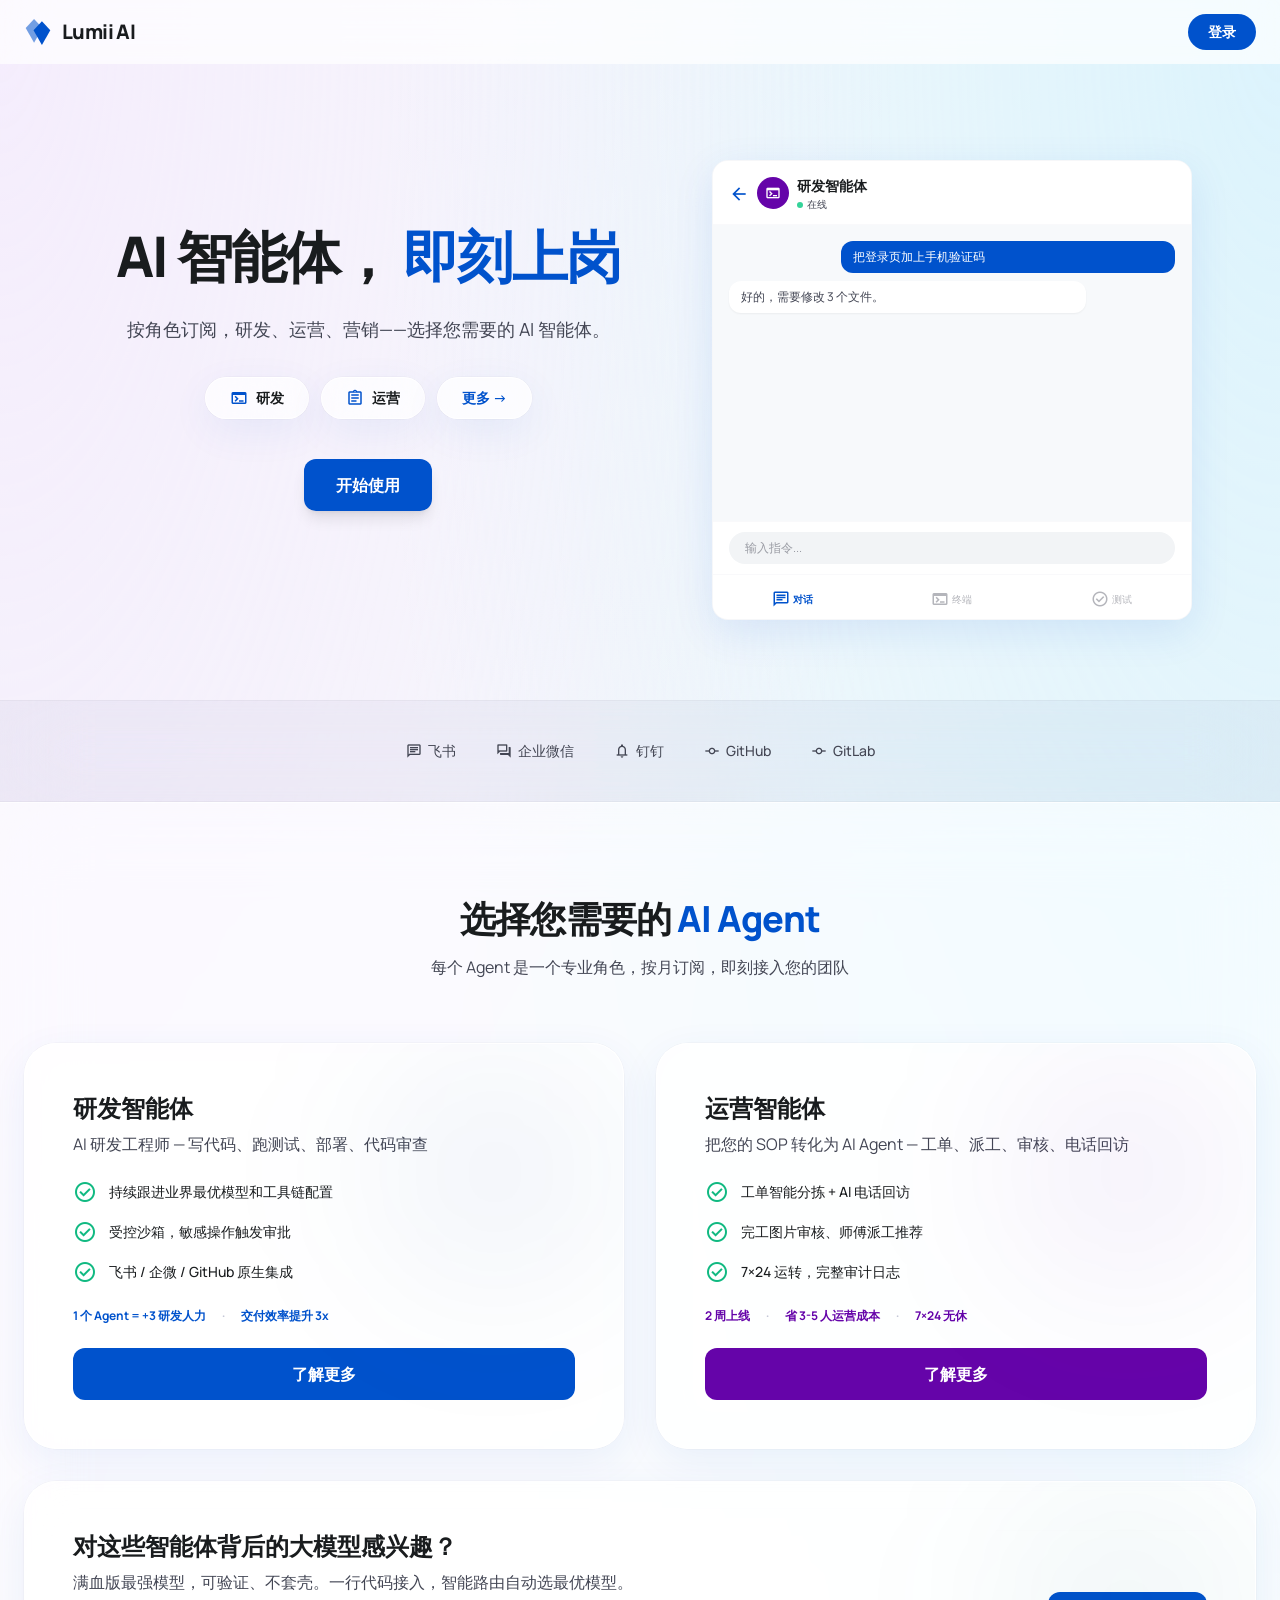
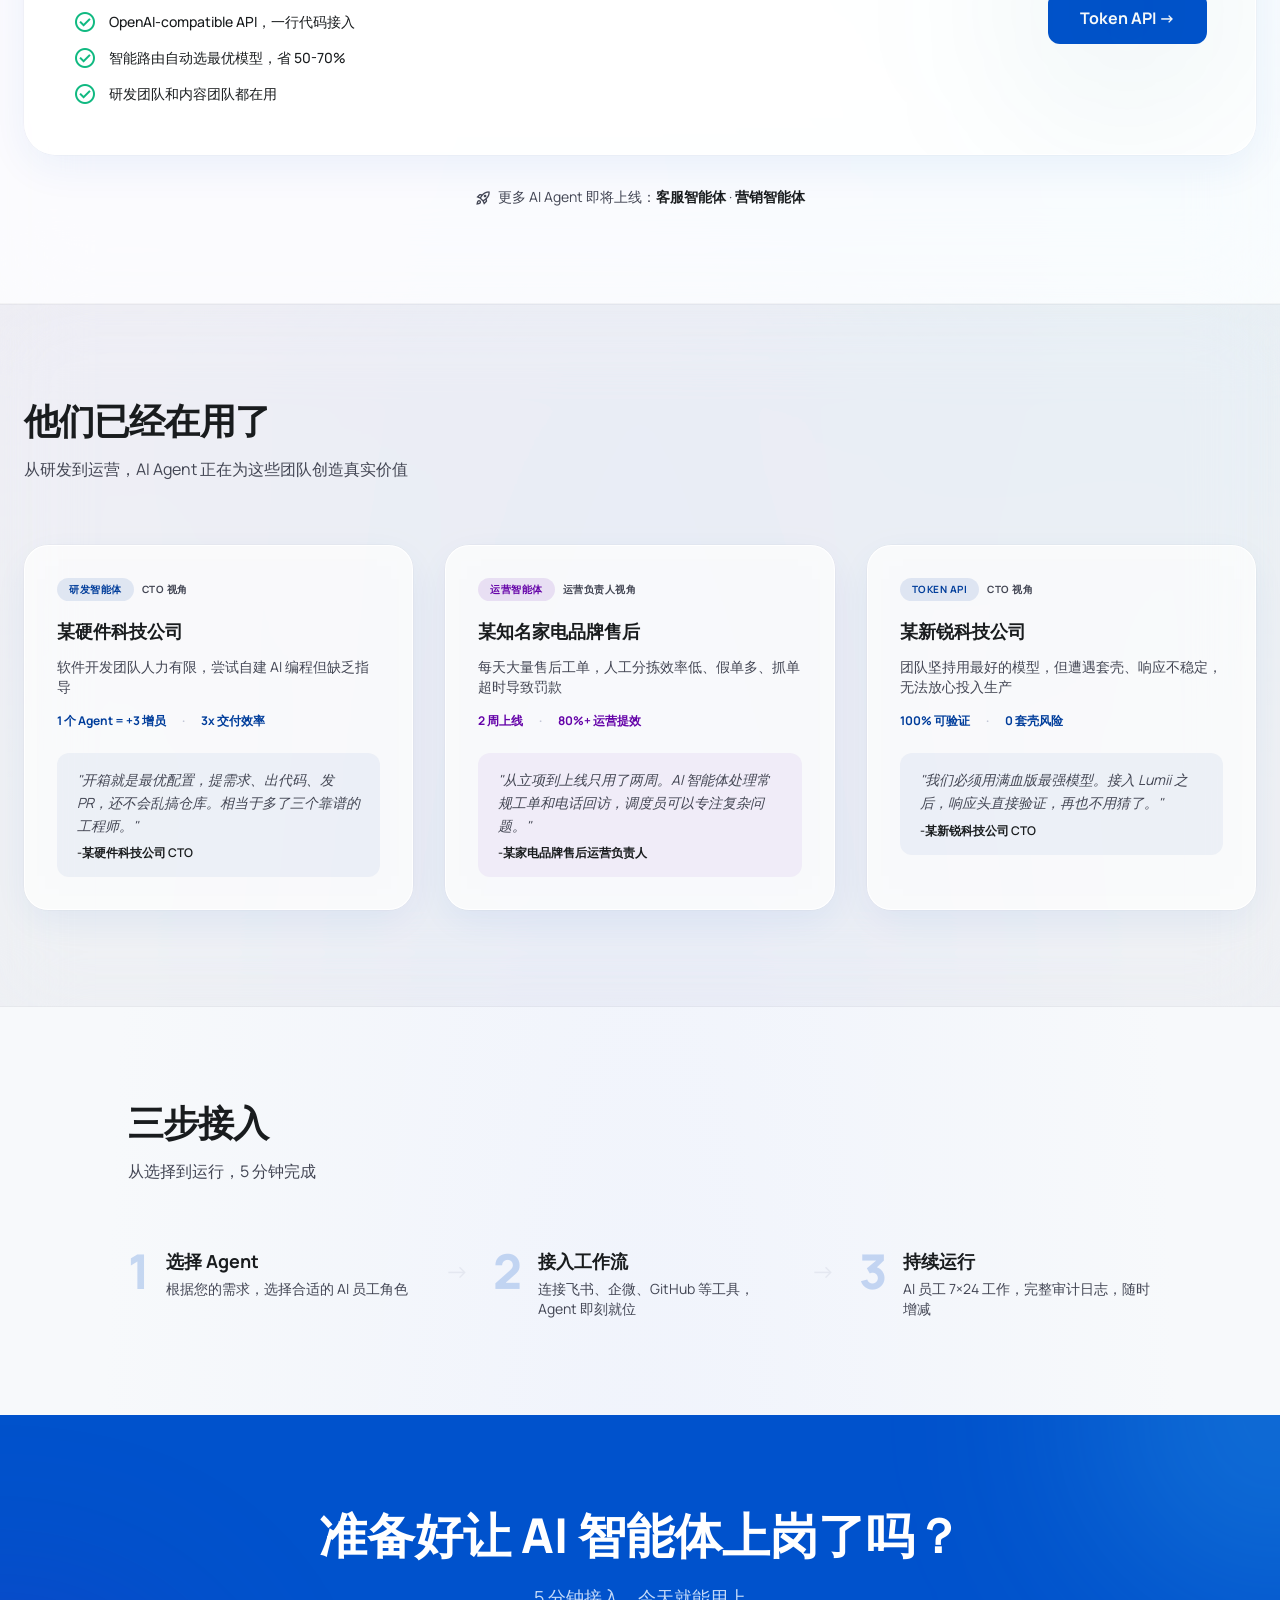
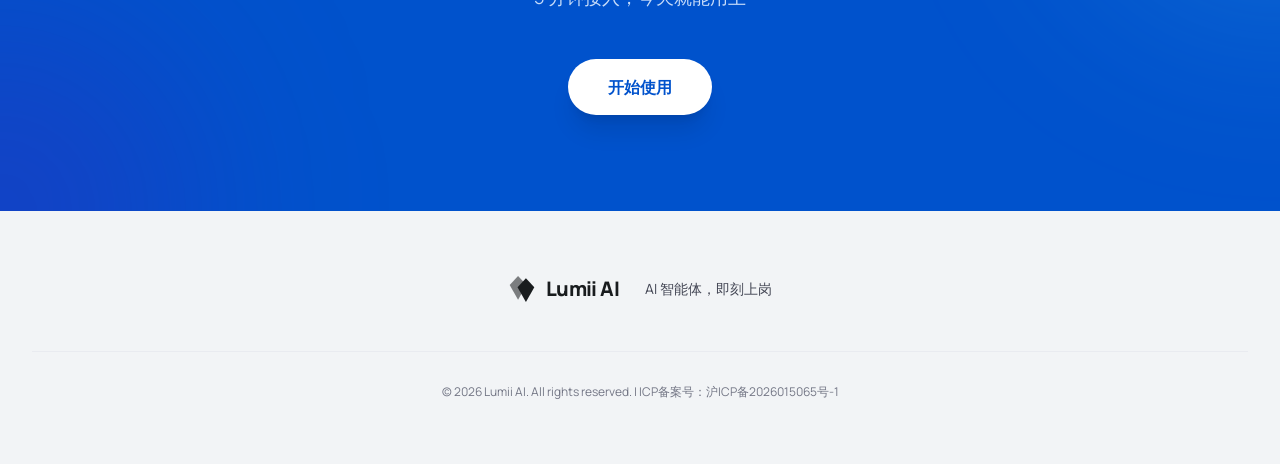
==== commit b392471d: "deploy: aro-network/lumii-ai-cn-web@a5df3a5dbca70d7ad61b1b4dde8d529f28830a34" ====
--- a/index.html
+++ b/index.html
@@ -11,8 +11,8 @@
   .capability-pill { transition: transform 0.15s, box-shadow 0.15s; }
   .capability-pill:hover { transform: translateY(-2px); box-shadow: 0 8px 24px rgba(0,82,204,0.12); }
 </style>
-  <script type="module" crossorigin src="/assets/main-DvuV4xKH.js"></script>
-  <link rel="stylesheet" crossorigin href="/assets/main-BzO1Df2r.css">
+  <script type="module" crossorigin src="/assets/main-CI-5EofN.js"></script>
+  <link rel="stylesheet" crossorigin href="/assets/main-Bpk9und5.css">
 </head>
 <body class="bg-surface text-on-surface font-body overflow-x-hidden selection:bg-primary-fixed selection:text-on-primary-fixed">
 
@@ -23,21 +23,15 @@
       <img src="/assets/logo/mark-color.svg" alt="" class="h-7 w-auto" />
       <span class="text-xl font-extrabold text-on-surface tracking-tight" style="letter-spacing:-0.03em">Lumii AI</span>
     </a>
-    <div class="hidden md:flex items-center space-x-6 text-sm font-medium tracking-tight">
-      <a class="text-on-surface-variant hover:text-primary-container transition-colors py-2 px-1" href="#capabilities">能力</a>
-      <a class="text-on-surface-variant hover:text-primary-container transition-colors py-2 px-1" href="#how-it-works">接入</a>
-    </div>
     <div class="hidden md:flex items-center space-x-4">
-      <a href="https://dashboard.lumii-ai.cn/" class="bg-primary-container text-white px-5 py-2 rounded-full text-sm font-semibold hover:scale-105 active:scale-95 transition-transform duration-200">登录</a>
+      <a href="https://dashboard.lumii-ai.cn/" target="_blank" rel="noopener" class="bg-primary-container text-white px-5 py-2 rounded-full text-sm font-semibold hover:scale-105 active:scale-95 transition-transform duration-200">登录</a>
     </div>
     <button class="md:hidden" data-mobile-menu-toggle>
       <span class="material-symbols-outlined text-2xl">menu</span>
     </button>
   </div>
   <div id="mobile-menu" class="mobile-menu flex-col bg-white/95 backdrop-blur-xl px-6 pb-6 md:hidden">
-    <a class="py-3 text-sm font-medium text-on-surface-variant" href="#capabilities">能力</a>
-    <a class="py-3 text-sm font-medium text-on-surface-variant" href="#how-it-works">接入</a>
-    <a href="https://dashboard.lumii-ai.cn/" class="mt-4 w-full bg-primary-container text-white py-3 rounded-full text-sm font-semibold text-center block">登录</a>
+    <a href="https://dashboard.lumii-ai.cn/" target="_blank" rel="noopener" class="mt-4 w-full bg-primary-container text-white py-3 rounded-full text-sm font-semibold text-center block">登录</a>
   </div>
 </nav>
 
@@ -66,7 +60,7 @@
           <a href="#capabilities" class="capability-pill glass-card rounded-full px-6 py-2.5 text-sm font-semibold text-primary-container inline-flex items-center gap-1 hover:text-primary">更多 →</a>
         </div>
         <div class="flex flex-col sm:flex-row gap-4 justify-center">
-          <a href="https://dashboard.lumii-ai.cn/" class="px-8 py-3.5 bg-primary-container text-white rounded-xl font-bold shadow-lg hover:bg-primary-container/90 transition-colors text-center">
+          <a href="https://dashboard.lumii-ai.cn/" target="_blank" rel="noopener" class="px-8 py-3.5 bg-primary-container text-white rounded-xl font-bold shadow-lg hover:bg-primary-container/90 transition-colors text-center">
             开始使用
           </a>
         </div>
@@ -416,7 +410,7 @@
         <span class="text-outline-variant">·</span>
         <span>交付效率提升 3x</span>
       </div>
-      <a href="https://dashboard.lumii-ai.cn/" class="mt-auto w-full py-3.5 bg-primary-container text-white rounded-xl font-bold hover:bg-primary-container/90 transition-colors text-center block">了解更多</a>
+      <a href="https://dashboard.lumii-ai.cn/" target="_blank" rel="noopener" class="mt-auto w-full py-3.5 bg-primary-container text-white rounded-xl font-bold hover:bg-primary-container/90 transition-colors text-center block">了解更多</a>
     </div>
 
     <!-- 运营智能体 -->
@@ -447,7 +441,7 @@
         <span class="text-outline-variant">·</span>
         <span>7×24 无休</span>
       </div>
-      <button onclick="alert('Coming soon')" class="mt-auto w-full py-3.5 bg-tertiary text-white rounded-xl font-bold hover:bg-tertiary/90 transition-colors">了解更多</button>
+      <button onclick="showComingSoon()" class="mt-auto w-full py-3.5 bg-tertiary text-white rounded-xl font-bold hover:bg-tertiary/90 transition-colors">了解更多</button>
     </div>
   </div>
 
@@ -475,7 +469,7 @@
           </ul>
         </div>
         <div class="flex-shrink-0">
-          <button onclick="alert('Coming soon')" class="w-full md:w-auto px-8 py-3.5 bg-primary-container text-white rounded-xl font-bold hover:bg-primary-container/90 transition-colors">Token API →</button>
+          <button onclick="showComingSoon()" class="w-full md:w-auto px-8 py-3.5 bg-primary-container text-white rounded-xl font-bold hover:bg-primary-container/90 transition-colors">Token API →</button>
         </div>
       </div>
     </div>
@@ -598,7 +592,7 @@
     <h2 class="text-4xl md:text-5xl font-black text-white mb-6">准备好让 AI 智能体上岗了吗？</h2>
     <p class="text-blue-100 text-lg mb-12 max-w-2xl mx-auto opacity-90">5 分钟接入，今天就能用上</p>
     <div class="flex flex-col sm:flex-row justify-center gap-6">
-      <a href="https://dashboard.lumii-ai.cn/" class="px-10 py-4 bg-white text-primary-container rounded-full font-bold shadow-xl hover:bg-surface-container-low transition-colors text-center">开始使用</a>
+      <a href="https://dashboard.lumii-ai.cn/" target="_blank" rel="noopener" class="px-10 py-4 bg-white text-primary-container rounded-full font-bold shadow-xl hover:bg-surface-container-low transition-colors text-center">开始使用</a>
     </div>
   </div>
 </section>
@@ -619,5 +613,29 @@
   </div>
 </footer>
 
+<div id="toast-coming-soon" style="
+  position:fixed; bottom:2rem; left:50%; transform:translateX(-50%) translateY(20px);
+  opacity:0; pointer-events:none; z-index:100;
+  background:rgba(255,255,255,0.92); backdrop-filter:blur(16px);
+  border-radius:1rem; padding:1rem 1.5rem;
+  box-shadow:0 8px 32px rgba(0,82,204,0.12);
+  display:flex; align-items:center; gap:0.75rem;
+  transition:opacity 0.3s, transform 0.3s;
+  font-family:Manrope,system-ui,sans-serif;
+">
+  <span class="material-symbols-outlined" style="color:#0052CC;font-size:22px">rocket_launch</span>
+  <span style="font-size:14px;font-weight:600;color:#191C1E">即将上线，敬请期待</span>
+</div>
+<script>
+  var _toastTimer;
+  function showComingSoon(){
+    var t=document.getElementById('toast-coming-soon');
+    clearTimeout(_toastTimer);
+    t.style.opacity='1';t.style.transform='translateX(-50%) translateY(0)';t.style.pointerEvents='auto';
+    _toastTimer=setTimeout(function(){
+      t.style.opacity='0';t.style.transform='translateX(-50%) translateY(20px)';t.style.pointerEvents='none';
+    },2500);
+  }
+</script>
 </body>
 </html>
--- a/assets/main-Bpk9und5.css
+++ b/assets/main-Bpk9und5.css
@@ -0,0 +1 @@
+@import"https://fonts.googleapis.com/css2?family=Manrope:wght@200;300;400;500;600;700;800&display=swap";@import"https://fonts.googleapis.com/css2?family=Material+Symbols+Outlined:wght,FILL@100..700,0..1&display=swap";*,:before,:after{--tw-border-spacing-x: 0;--tw-border-spacing-y: 0;--tw-translate-x: 0;--tw-translate-y: 0;--tw-rotate: 0;--tw-skew-x: 0;--tw-skew-y: 0;--tw-scale-x: 1;--tw-scale-y: 1;--tw-pan-x: ;--tw-pan-y: ;--tw-pinch-zoom: ;--tw-scroll-snap-strictness: proximity;--tw-gradient-from-position: ;--tw-gradient-via-position: ;--tw-gradient-to-position: ;--tw-ordinal: ;--tw-slashed-zero: ;--tw-numeric-figure: ;--tw-numeric-spacing: ;--tw-numeric-fraction: ;--tw-ring-inset: ;--tw-ring-offset-width: 0px;--tw-ring-offset-color: #fff;--tw-ring-color: rgb(59 130 246 / .5);--tw-ring-offset-shadow: 0 0 #0000;--tw-ring-shadow: 0 0 #0000;--tw-shadow: 0 0 #0000;--tw-shadow-colored: 0 0 #0000;--tw-blur: ;--tw-brightness: ;--tw-contrast: ;--tw-grayscale: ;--tw-hue-rotate: ;--tw-invert: ;--tw-saturate: ;--tw-sepia: ;--tw-drop-shadow: ;--tw-backdrop-blur: ;--tw-backdrop-brightness: ;--tw-backdrop-contrast: ;--tw-backdrop-grayscale: ;--tw-backdrop-hue-rotate: ;--tw-backdrop-invert: ;--tw-backdrop-opacity: ;--tw-backdrop-saturate: ;--tw-backdrop-sepia: ;--tw-contain-size: ;--tw-contain-layout: ;--tw-contain-paint: ;--tw-contain-style: }::backdrop{--tw-border-spacing-x: 0;--tw-border-spacing-y: 0;--tw-translate-x: 0;--tw-translate-y: 0;--tw-rotate: 0;--tw-skew-x: 0;--tw-skew-y: 0;--tw-scale-x: 1;--tw-scale-y: 1;--tw-pan-x: ;--tw-pan-y: ;--tw-pinch-zoom: ;--tw-scroll-snap-strictness: proximity;--tw-gradient-from-position: ;--tw-gradient-via-position: ;--tw-gradient-to-position: ;--tw-ordinal: ;--tw-slashed-zero: ;--tw-numeric-figure: ;--tw-numeric-spacing: ;--tw-numeric-fraction: ;--tw-ring-inset: ;--tw-ring-offset-width: 0px;--tw-ring-offset-color: #fff;--tw-ring-color: rgb(59 130 246 / .5);--tw-ring-offset-shadow: 0 0 #0000;--tw-ring-shadow: 0 0 #0000;--tw-shadow: 0 0 #0000;--tw-shadow-colored: 0 0 #0000;--tw-blur: ;--tw-brightness: ;--tw-contrast: ;--tw-grayscale: ;--tw-hue-rotate: ;--tw-invert: ;--tw-saturate: ;--tw-sepia: ;--tw-drop-shadow: ;--tw-backdrop-blur: ;--tw-backdrop-brightness: ;--tw-backdrop-contrast: ;--tw-backdrop-grayscale: ;--tw-backdrop-hue-rotate: ;--tw-backdrop-invert: ;--tw-backdrop-opacity: ;--tw-backdrop-saturate: ;--tw-backdrop-sepia: ;--tw-contain-size: ;--tw-contain-layout: ;--tw-contain-paint: ;--tw-contain-style: }*,:before,:after{box-sizing:border-box;border-width:0;border-style:solid;border-color:#e5e7eb}:before,:after{--tw-content: ""}html,:host{line-height:1.5;-webkit-text-size-adjust:100%;-moz-tab-size:4;-o-tab-size:4;tab-size:4;font-family:ui-sans-serif,system-ui,sans-serif,"Apple Color Emoji","Segoe UI Emoji",Segoe UI Symbol,"Noto Color Emoji";font-feature-settings:normal;font-variation-settings:normal;-webkit-tap-highlight-color:transparent}body{margin:0;line-height:inherit}hr{height:0;color:inherit;border-top-width:1px}abbr:where([title]){-webkit-text-decoration:underline dotted;text-decoration:underline dotted}h1,h2,h3,h4,h5,h6{font-size:inherit;font-weight:inherit}a{color:inherit;text-decoration:inherit}b,strong{font-weight:bolder}code,kbd,samp,pre{font-family:ui-monospace,SFMono-Regular,Menlo,Monaco,Consolas,Liberation Mono,Courier New,monospace;font-feature-settings:normal;font-variation-settings:normal;font-size:1em}small{font-size:80%}sub,sup{font-size:75%;line-height:0;position:relative;vertical-align:baseline}sub{bottom:-.25em}sup{top:-.5em}table{text-indent:0;border-color:inherit;border-collapse:collapse}button,input,optgroup,select,textarea{font-family:inherit;font-feature-settings:inherit;font-variation-settings:inherit;font-size:100%;font-weight:inherit;line-height:inherit;letter-spacing:inherit;color:inherit;margin:0;padding:0}button,select{text-transform:none}button,input:where([type=button]),input:where([type=reset]),input:where([type=submit]){-webkit-appearance:button;background-color:transparent;background-image:none}:-moz-focusring{outline:auto}:-moz-ui-invalid{box-shadow:none}progress{vertical-align:baseline}::-webkit-inner-spin-button,::-webkit-outer-spin-button{height:auto}[type=search]{-webkit-appearance:textfield;outline-offset:-2px}::-webkit-search-decoration{-webkit-appearance:none}::-webkit-file-upload-button{-webkit-appearance:button;font:inherit}summary{display:list-item}blockquote,dl,dd,h1,h2,h3,h4,h5,h6,hr,figure,p,pre{margin:0}fieldset{margin:0;padding:0}legend{padding:0}ol,ul,menu{list-style:none;margin:0;padding:0}dialog{padding:0}textarea{resize:vertical}input::-moz-placeholder,textarea::-moz-placeholder{opacity:1;color:#9ca3af}input::placeholder,textarea::placeholder{opacity:1;color:#9ca3af}button,[role=button]{cursor:pointer}:disabled{cursor:default}img,svg,video,canvas,audio,iframe,embed,object{display:block;vertical-align:middle}img,video{max-width:100%;height:auto}[hidden]:where(:not([hidden=until-found])){display:none}.pointer-events-none{pointer-events:none}.fixed{position:fixed}.absolute{position:absolute}.relative{position:relative}.sticky{position:sticky}.inset-0{top:0;right:0;bottom:0;left:0}.bottom-0{bottom:0}.left-0{left:0}.right-0{right:0}.right-4{right:1rem}.top-0{top:0}.top-16{top:4rem}.top-4{top:1rem}.z-0{z-index:0}.z-10{z-index:10}.z-40{z-index:40}.z-50{z-index:50}.mx-auto{margin-left:auto;margin-right:auto}.mb-1{margin-bottom:.25rem}.mb-10{margin-bottom:2.5rem}.mb-12{margin-bottom:3rem}.mb-16{margin-bottom:4rem}.mb-2{margin-bottom:.5rem}.mb-3{margin-bottom:.75rem}.mb-4{margin-bottom:1rem}.mb-6{margin-bottom:1.5rem}.mb-8{margin-bottom:2rem}.ml-1{margin-left:.25rem}.ml-4{margin-left:1rem}.ml-auto{margin-left:auto}.mr-1{margin-right:.25rem}.mt-0\.5{margin-top:.125rem}.mt-12{margin-top:3rem}.mt-2{margin-top:.5rem}.mt-4{margin-top:1rem}.mt-8{margin-top:2rem}.mt-auto{margin-top:auto}.block{display:block}.inline-block{display:inline-block}.inline{display:inline}.flex{display:flex}.inline-flex{display:inline-flex}.table{display:table}.grid{display:grid}.hidden{display:none}.h-1\.5{height:.375rem}.h-10{height:2.5rem}.h-12{height:3rem}.h-14{height:3.5rem}.h-16{height:4rem}.h-2{height:.5rem}.h-3{height:.75rem}.h-4{height:1rem}.h-40{height:10rem}.h-48{height:12rem}.h-64{height:16rem}.h-7{height:1.75rem}.h-8{height:2rem}.h-9{height:2.25rem}.h-96{height:24rem}.h-full{height:100%}.h-px{height:1px}.min-h-\[40vh\]{min-height:40vh}.min-h-screen{min-height:100vh}.w-1\.5{width:.375rem}.w-1\/5{width:20%}.w-10{width:2.5rem}.w-12{width:3rem}.w-14{width:3.5rem}.w-16{width:4rem}.w-2{width:.5rem}.w-2\/5{width:40%}.w-3{width:.75rem}.w-40{width:10rem}.w-48{width:12rem}.w-64{width:16rem}.w-7{width:1.75rem}.w-8{width:2rem}.w-9{width:2.25rem}.w-96{width:24rem}.w-auto{width:auto}.w-full{width:100%}.w-px{width:1px}.min-w-0{min-width:0px}.min-w-\[480px\]{min-width:480px}.min-w-\[520px\]{min-width:520px}.min-w-max{min-width:-moz-max-content;min-width:max-content}.max-w-2xl{max-width:42rem}.max-w-4xl{max-width:56rem}.max-w-5xl{max-width:64rem}.max-w-6xl{max-width:72rem}.max-w-7xl{max-width:80rem}.max-w-\[75\%\]{max-width:75%}.max-w-\[80\%\]{max-width:80%}.max-w-xl{max-width:36rem}.flex-1{flex:1 1 0%}.flex-shrink-0{flex-shrink:0}.-translate-x-1\/2{--tw-translate-x: -50%;transform:translate(var(--tw-translate-x),var(--tw-translate-y)) rotate(var(--tw-rotate)) skew(var(--tw-skew-x)) skewY(var(--tw-skew-y)) scaleX(var(--tw-scale-x)) scaleY(var(--tw-scale-y))}.-translate-y-1\/2{--tw-translate-y: -50%;transform:translate(var(--tw-translate-x),var(--tw-translate-y)) rotate(var(--tw-rotate)) skew(var(--tw-skew-x)) skewY(var(--tw-skew-y)) scaleX(var(--tw-scale-x)) scaleY(var(--tw-scale-y))}.translate-x-1\/2{--tw-translate-x: 50%;transform:translate(var(--tw-translate-x),var(--tw-translate-y)) rotate(var(--tw-rotate)) skew(var(--tw-skew-x)) skewY(var(--tw-skew-y)) scaleX(var(--tw-scale-x)) scaleY(var(--tw-scale-y))}.translate-y-1\/2{--tw-translate-y: 50%;transform:translate(var(--tw-translate-x),var(--tw-translate-y)) rotate(var(--tw-rotate)) skew(var(--tw-skew-x)) skewY(var(--tw-skew-y)) scaleX(var(--tw-scale-x)) scaleY(var(--tw-scale-y))}.transform{transform:translate(var(--tw-translate-x),var(--tw-translate-y)) rotate(var(--tw-rotate)) skew(var(--tw-skew-x)) skewY(var(--tw-skew-y)) scaleX(var(--tw-scale-x)) scaleY(var(--tw-scale-y))}.cursor-default{cursor:default}.cursor-pointer{cursor:pointer}.select-none{-webkit-user-select:none;-moz-user-select:none;user-select:none}.grid-cols-2{grid-template-columns:repeat(2,minmax(0,1fr))}.grid-cols-3{grid-template-columns:repeat(3,minmax(0,1fr))}.flex-col{flex-direction:column}.flex-wrap{flex-wrap:wrap}.items-start{align-items:flex-start}.items-end{align-items:flex-end}.items-center{align-items:center}.justify-center{justify-content:center}.justify-between{justify-content:space-between}.gap-0{gap:0px}.gap-1{gap:.25rem}.gap-1\.5{gap:.375rem}.gap-12{gap:3rem}.gap-2{gap:.5rem}.gap-2\.5{gap:.625rem}.gap-3{gap:.75rem}.gap-4{gap:1rem}.gap-6{gap:1.5rem}.gap-8{gap:2rem}.gap-x-10{-moz-column-gap:2.5rem;column-gap:2.5rem}.gap-y-3{row-gap:.75rem}.space-x-4>:not([hidden])~:not([hidden]){--tw-space-x-reverse: 0;margin-right:calc(1rem * var(--tw-space-x-reverse));margin-left:calc(1rem * calc(1 - var(--tw-space-x-reverse)))}.space-x-8>:not([hidden])~:not([hidden]){--tw-space-x-reverse: 0;margin-right:calc(2rem * var(--tw-space-x-reverse));margin-left:calc(2rem * calc(1 - var(--tw-space-x-reverse)))}.space-y-1>:not([hidden])~:not([hidden]){--tw-space-y-reverse: 0;margin-top:calc(.25rem * calc(1 - var(--tw-space-y-reverse)));margin-bottom:calc(.25rem * var(--tw-space-y-reverse))}.space-y-1\.5>:not([hidden])~:not([hidden]){--tw-space-y-reverse: 0;margin-top:calc(.375rem * calc(1 - var(--tw-space-y-reverse)));margin-bottom:calc(.375rem * var(--tw-space-y-reverse))}.space-y-2>:not([hidden])~:not([hidden]){--tw-space-y-reverse: 0;margin-top:calc(.5rem * calc(1 - var(--tw-space-y-reverse)));margin-bottom:calc(.5rem * var(--tw-space-y-reverse))}.space-y-3>:not([hidden])~:not([hidden]){--tw-space-y-reverse: 0;margin-top:calc(.75rem * calc(1 - var(--tw-space-y-reverse)));margin-bottom:calc(.75rem * var(--tw-space-y-reverse))}.space-y-4>:not([hidden])~:not([hidden]){--tw-space-y-reverse: 0;margin-top:calc(1rem * calc(1 - var(--tw-space-y-reverse)));margin-bottom:calc(1rem * var(--tw-space-y-reverse))}.space-y-8>:not([hidden])~:not([hidden]){--tw-space-y-reverse: 0;margin-top:calc(2rem * calc(1 - var(--tw-space-y-reverse)));margin-bottom:calc(2rem * var(--tw-space-y-reverse))}.divide-y>:not([hidden])~:not([hidden]){--tw-divide-y-reverse: 0;border-top-width:calc(1px * calc(1 - var(--tw-divide-y-reverse)));border-bottom-width:calc(1px * var(--tw-divide-y-reverse))}.divide-outline-variant\/10>:not([hidden])~:not([hidden]){border-color:#c3c6d61a}.overflow-hidden{overflow:hidden}.overflow-x-auto{overflow-x:auto}.overflow-y-auto{overflow-y:auto}.overflow-x-hidden{overflow-x:hidden}.truncate{overflow:hidden;text-overflow:ellipsis;white-space:nowrap}.whitespace-nowrap{white-space:nowrap}.whitespace-pre-wrap{white-space:pre-wrap}.break-all{word-break:break-all}.rounded{border-radius:.25rem}.rounded-2xl{border-radius:1rem}.rounded-3xl{border-radius:1.5rem}.rounded-\[2rem\]{border-radius:2rem}.rounded-full{border-radius:9999px}.rounded-lg{border-radius:.5rem}.rounded-xl{border-radius:.75rem}.border{border-width:1px}.border-2{border-width:2px}.border-b{border-bottom-width:1px}.border-l-2{border-left-width:2px}.border-t{border-top-width:1px}.border-none{border-style:none}.border-blue-500\/50{border-color:#3b82f680}.border-emerald-500\/60{border-color:#10b98199}.border-emerald-600\/70{border-color:#059669b3}.border-on-surface{--tw-border-opacity: 1;border-color:rgb(25 28 30 / var(--tw-border-opacity, 1))}.border-outline-variant\/10{border-color:#c3c6d61a}.border-outline-variant\/15{border-color:#c3c6d626}.border-outline-variant\/20{border-color:#c3c6d633}.border-outline-variant\/30{border-color:#c3c6d64d}.border-primary{--tw-border-opacity: 1;border-color:rgb(0 61 155 / var(--tw-border-opacity, 1))}.border-primary-container{--tw-border-opacity: 1;border-color:rgb(0 82 204 / var(--tw-border-opacity, 1))}.border-primary\/15{border-color:#003d9b26}.border-primary\/20{border-color:#003d9b33}.border-purple-500\/60{border-color:#a855f799}.border-slate-100{--tw-border-opacity: 1;border-color:rgb(241 245 249 / var(--tw-border-opacity, 1))}.border-slate-400\/70{border-color:#94a3b8b3}.border-tertiary{--tw-border-opacity: 1;border-color:rgb(101 4 169 / var(--tw-border-opacity, 1))}.border-tertiary-container{--tw-border-opacity: 1;border-color:rgb(126 48 194 / var(--tw-border-opacity, 1))}.border-tertiary\/20{border-color:#6504a933}.border-white\/30{border-color:#ffffff4d}.border-yellow-500\/50{border-color:#eab30880}.border-yellow-500\/60{border-color:#eab30899}.bg-amber-500{--tw-bg-opacity: 1;background-color:rgb(245 158 11 / var(--tw-bg-opacity, 1))}.bg-blue-500\/60{background-color:#3b82f699}.bg-blue-800\/30{background-color:#1e40af4d}.bg-emerald-400{--tw-bg-opacity: 1;background-color:rgb(52 211 153 / var(--tw-bg-opacity, 1))}.bg-emerald-500{--tw-bg-opacity: 1;background-color:rgb(16 185 129 / var(--tw-bg-opacity, 1))}.bg-emerald-800\/40{background-color:#065f4666}.bg-emerald-900\/20{background-color:#064e3b33}.bg-outline-variant{--tw-bg-opacity: 1;background-color:rgb(195 198 214 / var(--tw-bg-opacity, 1))}.bg-outline-variant\/30{background-color:#c3c6d64d}.bg-primary{--tw-bg-opacity: 1;background-color:rgb(0 61 155 / var(--tw-bg-opacity, 1))}.bg-primary-container{--tw-bg-opacity: 1;background-color:rgb(0 82 204 / var(--tw-bg-opacity, 1))}.bg-primary\/10{background-color:#003d9b1a}.bg-primary\/5{background-color:#003d9b0d}.bg-purple-800\/30{background-color:#6b21a84d}.bg-purple-900\/20{background-color:#581c8733}.bg-red-500{--tw-bg-opacity: 1;background-color:rgb(239 68 68 / var(--tw-bg-opacity, 1))}.bg-secondary-container{--tw-bg-opacity: 1;background-color:rgb(80 217 254 / var(--tw-bg-opacity, 1))}.bg-secondary-container\/20{background-color:#50d9fe33}.bg-secondary-fixed{--tw-bg-opacity: 1;background-color:rgb(179 235 255 / var(--tw-bg-opacity, 1))}.bg-secondary\/5{background-color:#00677d0d}.bg-slate-50{--tw-bg-opacity: 1;background-color:rgb(248 250 252 / var(--tw-bg-opacity, 1))}.bg-slate-600{--tw-bg-opacity: 1;background-color:rgb(71 85 105 / var(--tw-bg-opacity, 1))}.bg-slate-600\/50{background-color:#47556980}.bg-slate-600\/60{background-color:#47556999}.bg-slate-800{--tw-bg-opacity: 1;background-color:rgb(30 41 59 / var(--tw-bg-opacity, 1))}.bg-slate-900{--tw-bg-opacity: 1;background-color:rgb(15 23 42 / var(--tw-bg-opacity, 1))}.bg-surface{--tw-bg-opacity: 1;background-color:rgb(247 249 251 / var(--tw-bg-opacity, 1))}.bg-surface-container-highest{--tw-bg-opacity: 1;background-color:rgb(224 227 229 / var(--tw-bg-opacity, 1))}.bg-surface-container-low{--tw-bg-opacity: 1;background-color:rgb(242 244 246 / var(--tw-bg-opacity, 1))}.bg-surface-container-lowest{--tw-bg-opacity: 1;background-color:rgb(255 255 255 / var(--tw-bg-opacity, 1))}.bg-tertiary{--tw-bg-opacity: 1;background-color:rgb(101 4 169 / var(--tw-bg-opacity, 1))}.bg-tertiary-container{--tw-bg-opacity: 1;background-color:rgb(126 48 194 / var(--tw-bg-opacity, 1))}.bg-tertiary\/10{background-color:#6504a91a}.bg-tertiary\/20{background-color:#6504a933}.bg-tertiary\/5{background-color:#6504a90d}.bg-white{--tw-bg-opacity: 1;background-color:rgb(255 255 255 / var(--tw-bg-opacity, 1))}.bg-white\/70{background-color:#ffffffb3}.bg-white\/80{background-color:#fffc}.bg-white\/95{background-color:#fffffff2}.bg-yellow-800\/30{background-color:#854d0e4d}.bg-yellow-900\/10{background-color:#713f121a}.bg-gradient-to-br{background-image:linear-gradient(to bottom right,var(--tw-gradient-stops))}.from-tertiary\/10{--tw-gradient-from: rgb(101 4 169 / .1) var(--tw-gradient-from-position);--tw-gradient-to: rgb(101 4 169 / 0) var(--tw-gradient-to-position);--tw-gradient-stops: var(--tw-gradient-from), var(--tw-gradient-to)}.to-primary\/10{--tw-gradient-to: rgb(0 61 155 / .1) var(--tw-gradient-to-position)}.p-10{padding:2.5rem}.p-2{padding:.5rem}.p-3{padding:.75rem}.p-4{padding:1rem}.p-5{padding:1.25rem}.p-6{padding:1.5rem}.p-8{padding:2rem}.px-10{padding-left:2.5rem;padding-right:2.5rem}.px-2{padding-left:.5rem;padding-right:.5rem}.px-3{padding-left:.75rem;padding-right:.75rem}.px-4{padding-left:1rem;padding-right:1rem}.px-5{padding-left:1.25rem;padding-right:1.25rem}.px-6{padding-left:1.5rem;padding-right:1.5rem}.px-8{padding-left:2rem;padding-right:2rem}.py-0\.5{padding-top:.125rem;padding-bottom:.125rem}.py-1{padding-top:.25rem;padding-bottom:.25rem}.py-1\.5{padding-top:.375rem;padding-bottom:.375rem}.py-10{padding-top:2.5rem;padding-bottom:2.5rem}.py-12{padding-top:3rem;padding-bottom:3rem}.py-16{padding-top:4rem;padding-bottom:4rem}.py-2{padding-top:.5rem;padding-bottom:.5rem}.py-2\.5{padding-top:.625rem;padding-bottom:.625rem}.py-20{padding-top:5rem;padding-bottom:5rem}.py-24{padding-top:6rem;padding-bottom:6rem}.py-3{padding-top:.75rem;padding-bottom:.75rem}.py-3\.5{padding-top:.875rem;padding-bottom:.875rem}.py-4{padding-top:1rem;padding-bottom:1rem}.pb-16{padding-bottom:4rem}.pb-20{padding-bottom:5rem}.pb-6{padding-bottom:1.5rem}.pl-1{padding-left:.25rem}.pl-4{padding-left:1rem}.pl-6{padding-left:1.5rem}.pr-4{padding-right:1rem}.pt-16{padding-top:4rem}.pt-2{padding-top:.5rem}.pt-24{padding-top:6rem}.pt-32{padding-top:8rem}.pt-8{padding-top:2rem}.text-left{text-align:left}.text-center{text-align:center}.align-middle{vertical-align:middle}.font-body{font-family:Manrope}.font-mono{font-family:ui-monospace,SFMono-Regular,Menlo,Monaco,Consolas,Liberation Mono,Courier New,monospace}.text-2xl{font-size:1.5rem;line-height:2rem}.text-3xl{font-size:1.875rem;line-height:2.25rem}.text-4xl{font-size:2.25rem;line-height:2.5rem}.text-5xl{font-size:3rem;line-height:1}.text-\[10px\]{font-size:10px}.text-\[11px\]{font-size:11px}.text-\[13px\]{font-size:13px}.text-\[8px\]{font-size:8px}.text-\[9px\]{font-size:9px}.text-base{font-size:1rem;line-height:1.5rem}.text-lg{font-size:1.125rem;line-height:1.75rem}.text-sm{font-size:.875rem;line-height:1.25rem}.text-xl{font-size:1.25rem;line-height:1.75rem}.text-xs{font-size:.75rem;line-height:1rem}.font-black{font-weight:900}.font-bold{font-weight:700}.font-extrabold{font-weight:800}.font-medium{font-weight:500}.font-semibold{font-weight:600}.uppercase{text-transform:uppercase}.italic{font-style:italic}.not-italic{font-style:normal}.leading-\[1\.1\]{line-height:1.1}.leading-none{line-height:1}.leading-relaxed{line-height:1.625}.leading-snug{line-height:1.375}.leading-tight{line-height:1.25}.tracking-tight{letter-spacing:-.025em}.tracking-tighter{letter-spacing:-.05em}.tracking-wider{letter-spacing:.05em}.tracking-widest{letter-spacing:.1em}.text-blue-100{--tw-text-opacity: 1;color:rgb(219 234 254 / var(--tw-text-opacity, 1))}.text-blue-300{--tw-text-opacity: 1;color:rgb(147 197 253 / var(--tw-text-opacity, 1))}.text-blue-400{--tw-text-opacity: 1;color:rgb(96 165 250 / var(--tw-text-opacity, 1))}.text-blue-600{--tw-text-opacity: 1;color:rgb(37 99 235 / var(--tw-text-opacity, 1))}.text-emerald-300{--tw-text-opacity: 1;color:rgb(110 231 183 / var(--tw-text-opacity, 1))}.text-emerald-400{--tw-text-opacity: 1;color:rgb(52 211 153 / var(--tw-text-opacity, 1))}.text-emerald-500{--tw-text-opacity: 1;color:rgb(16 185 129 / var(--tw-text-opacity, 1))}.text-on-secondary-container{--tw-text-opacity: 1;color:rgb(0 92 112 / var(--tw-text-opacity, 1))}.text-on-secondary-fixed{--tw-text-opacity: 1;color:rgb(0 31 39 / var(--tw-text-opacity, 1))}.text-on-surface{--tw-text-opacity: 1;color:rgb(25 28 30 / var(--tw-text-opacity, 1))}.text-on-surface-variant{--tw-text-opacity: 1;color:rgb(67 70 84 / var(--tw-text-opacity, 1))}.text-on-surface-variant\/50{color:#43465480}.text-on-tertiary-container{--tw-text-opacity: 1;color:rgb(231 200 255 / var(--tw-text-opacity, 1))}.text-outline{--tw-text-opacity: 1;color:rgb(115 118 133 / var(--tw-text-opacity, 1))}.text-outline-variant{--tw-text-opacity: 1;color:rgb(195 198 214 / var(--tw-text-opacity, 1))}.text-outline-variant\/30{color:#c3c6d64d}.text-pink-400{--tw-text-opacity: 1;color:rgb(244 114 182 / var(--tw-text-opacity, 1))}.text-primary{--tw-text-opacity: 1;color:rgb(0 61 155 / var(--tw-text-opacity, 1))}.text-primary-container{--tw-text-opacity: 1;color:rgb(0 82 204 / var(--tw-text-opacity, 1))}.text-primary-container\/20{color:#0052cc33}.text-purple-300{--tw-text-opacity: 1;color:rgb(216 180 254 / var(--tw-text-opacity, 1))}.text-purple-400{--tw-text-opacity: 1;color:rgb(192 132 252 / var(--tw-text-opacity, 1))}.text-red-400{--tw-text-opacity: 1;color:rgb(248 113 113 / var(--tw-text-opacity, 1))}.text-slate-100{--tw-text-opacity: 1;color:rgb(241 245 249 / var(--tw-text-opacity, 1))}.text-slate-200{--tw-text-opacity: 1;color:rgb(226 232 240 / var(--tw-text-opacity, 1))}.text-slate-300{--tw-text-opacity: 1;color:rgb(203 213 225 / var(--tw-text-opacity, 1))}.text-slate-400{--tw-text-opacity: 1;color:rgb(148 163 184 / var(--tw-text-opacity, 1))}.text-slate-500{--tw-text-opacity: 1;color:rgb(100 116 139 / var(--tw-text-opacity, 1))}.text-slate-600{--tw-text-opacity: 1;color:rgb(71 85 105 / var(--tw-text-opacity, 1))}.text-tertiary{--tw-text-opacity: 1;color:rgb(101 4 169 / var(--tw-text-opacity, 1))}.text-white{--tw-text-opacity: 1;color:rgb(255 255 255 / var(--tw-text-opacity, 1))}.text-yellow-300{--tw-text-opacity: 1;color:rgb(253 224 71 / var(--tw-text-opacity, 1))}.text-yellow-400{--tw-text-opacity: 1;color:rgb(250 204 21 / var(--tw-text-opacity, 1))}.opacity-0{opacity:0}.opacity-60{opacity:.6}.opacity-90{opacity:.9}.shadow-2xl{--tw-shadow: 0 25px 50px -12px rgb(0 0 0 / .25);--tw-shadow-colored: 0 25px 50px -12px var(--tw-shadow-color);box-shadow:var(--tw-ring-offset-shadow, 0 0 #0000),var(--tw-ring-shadow, 0 0 #0000),var(--tw-shadow)}.shadow-lg{--tw-shadow: 0 10px 15px -3px rgb(0 0 0 / .1), 0 4px 6px -4px rgb(0 0 0 / .1);--tw-shadow-colored: 0 10px 15px -3px var(--tw-shadow-color), 0 4px 6px -4px var(--tw-shadow-color);box-shadow:var(--tw-ring-offset-shadow, 0 0 #0000),var(--tw-ring-shadow, 0 0 #0000),var(--tw-shadow)}.shadow-sm{--tw-shadow: 0 1px 2px 0 rgb(0 0 0 / .05);--tw-shadow-colored: 0 1px 2px 0 var(--tw-shadow-color);box-shadow:var(--tw-ring-offset-shadow, 0 0 #0000),var(--tw-ring-shadow, 0 0 #0000),var(--tw-shadow)}.shadow-xl{--tw-shadow: 0 20px 25px -5px rgb(0 0 0 / .1), 0 8px 10px -6px rgb(0 0 0 / .1);--tw-shadow-colored: 0 20px 25px -5px var(--tw-shadow-color), 0 8px 10px -6px var(--tw-shadow-color);box-shadow:var(--tw-ring-offset-shadow, 0 0 #0000),var(--tw-ring-shadow, 0 0 #0000),var(--tw-shadow)}.shadow-primary-container\/20{--tw-shadow-color: rgb(0 82 204 / .2);--tw-shadow: var(--tw-shadow-colored)}.shadow-secondary-container\/20{--tw-shadow-color: rgb(80 217 254 / .2);--tw-shadow: var(--tw-shadow-colored)}.shadow-tertiary-container\/20{--tw-shadow-color: rgb(126 48 194 / .2);--tw-shadow: var(--tw-shadow-colored)}.blur-\[100px\]{--tw-blur: blur(100px);filter:var(--tw-blur) var(--tw-brightness) var(--tw-contrast) var(--tw-grayscale) var(--tw-hue-rotate) var(--tw-invert) var(--tw-saturate) var(--tw-sepia) var(--tw-drop-shadow)}.blur-\[60px\]{--tw-blur: blur(60px);filter:var(--tw-blur) var(--tw-brightness) var(--tw-contrast) var(--tw-grayscale) var(--tw-hue-rotate) var(--tw-invert) var(--tw-saturate) var(--tw-sepia) var(--tw-drop-shadow)}.blur-\[80px\]{--tw-blur: blur(80px);filter:var(--tw-blur) var(--tw-brightness) var(--tw-contrast) var(--tw-grayscale) var(--tw-hue-rotate) var(--tw-invert) var(--tw-saturate) var(--tw-sepia) var(--tw-drop-shadow)}.grayscale{--tw-grayscale: grayscale(100%);filter:var(--tw-blur) var(--tw-brightness) var(--tw-contrast) var(--tw-grayscale) var(--tw-hue-rotate) var(--tw-invert) var(--tw-saturate) var(--tw-sepia) var(--tw-drop-shadow)}.backdrop-blur-md{--tw-backdrop-blur: blur(12px);-webkit-backdrop-filter:var(--tw-backdrop-blur) var(--tw-backdrop-brightness) var(--tw-backdrop-contrast) var(--tw-backdrop-grayscale) var(--tw-backdrop-hue-rotate) var(--tw-backdrop-invert) var(--tw-backdrop-opacity) var(--tw-backdrop-saturate) var(--tw-backdrop-sepia);backdrop-filter:var(--tw-backdrop-blur) var(--tw-backdrop-brightness) var(--tw-backdrop-contrast) var(--tw-backdrop-grayscale) var(--tw-backdrop-hue-rotate) var(--tw-backdrop-invert) var(--tw-backdrop-opacity) var(--tw-backdrop-saturate) var(--tw-backdrop-sepia)}.backdrop-blur-xl{--tw-backdrop-blur: blur(24px);-webkit-backdrop-filter:var(--tw-backdrop-blur) var(--tw-backdrop-brightness) var(--tw-backdrop-contrast) var(--tw-backdrop-grayscale) var(--tw-backdrop-hue-rotate) var(--tw-backdrop-invert) var(--tw-backdrop-opacity) var(--tw-backdrop-saturate) var(--tw-backdrop-sepia);backdrop-filter:var(--tw-backdrop-blur) var(--tw-backdrop-brightness) var(--tw-backdrop-contrast) var(--tw-backdrop-grayscale) var(--tw-backdrop-hue-rotate) var(--tw-backdrop-invert) var(--tw-backdrop-opacity) var(--tw-backdrop-saturate) var(--tw-backdrop-sepia)}.transition{transition-property:color,background-color,border-color,text-decoration-color,fill,stroke,opacity,box-shadow,transform,filter,backdrop-filter;transition-timing-function:cubic-bezier(.4,0,.2,1);transition-duration:.15s}.transition-all{transition-property:all;transition-timing-function:cubic-bezier(.4,0,.2,1);transition-duration:.15s}.transition-colors{transition-property:color,background-color,border-color,text-decoration-color,fill,stroke;transition-timing-function:cubic-bezier(.4,0,.2,1);transition-duration:.15s}.transition-transform{transition-property:transform;transition-timing-function:cubic-bezier(.4,0,.2,1);transition-duration:.15s}.duration-200{transition-duration:.2s}html,body{overflow-x:hidden;max-width:100%;position:relative}.material-symbols-outlined{font-variation-settings:"FILL" 0,"wght" 400,"GRAD" 0,"opsz" 24;display:inline-block;vertical-align:text-bottom;line-height:1;-webkit-user-select:none;-moz-user-select:none;user-select:none}.glass-card{background:#ffffffb8;backdrop-filter:blur(24px) saturate(1.4);-webkit-backdrop-filter:blur(24px) saturate(1.4);border:1px solid rgba(255,255,255,.85);box-shadow:0 0 0 .5px #0000000a,0 12px 40px #0052cc12}.mesh-gradient-bg{background-color:#f7f9fb;background-image:radial-gradient(at 0% 0%,rgba(241,219,255,.4) 0px,transparent 50%),radial-gradient(at 100% 0%,rgba(179,235,255,.4) 0px,transparent 50%),radial-gradient(at 50% 100%,rgba(218,226,255,.25) 0px,transparent 60%)}.tonal-frosted{background:#ffffff8c;backdrop-filter:blur(40px) saturate(1.3);-webkit-backdrop-filter:blur(40px) saturate(1.3);border-top:.5px solid rgba(255,255,255,.7);border-bottom:.5px solid rgba(0,0,0,.04)}.tonal-recessed{background:#00143c09;backdrop-filter:blur(40px) saturate(1.2);-webkit-backdrop-filter:blur(40px) saturate(1.2);border-top:.5px solid rgba(0,0,0,.03);border-bottom:.5px solid rgba(0,0,0,.03)}.kinetic-shadow{transition:transform .3s cubic-bezier(.4,0,.2,1),box-shadow .3s cubic-bezier(.4,0,.2,1)}.kinetic-shadow:hover{box-shadow:0 0 0 .5px #00000008,0 20px 50px #0052cc1f;transform:translateY(-4px) scale(1.02)}.nav-dropdown{position:relative}.nav-dropdown-menu{display:none;position:absolute;top:100%;left:50%;transform:translate(-50%);padding-top:.5rem;z-index:60}.nav-dropdown:hover .nav-dropdown-menu{display:block}.nav-dropdown-menu ul{background:#ffffffd9;backdrop-filter:blur(16px);-webkit-backdrop-filter:blur(16px);border-radius:.75rem;box-shadow:0 12px 40px #0052cc14;padding:.5rem 0;min-width:220px;white-space:nowrap}.nav-dropdown-menu li a{display:block;padding:.5rem 1.25rem;font-size:.875rem;color:#434654;transition:background .15s,color .15s}.nav-dropdown-menu li a:hover{background:#f2f4f6;color:#0052cc}.mobile-menu{display:none}.mobile-menu.open{display:flex}.dark body{background-color:#0d1117;color:#e6edf3}.dark .mesh-gradient-bg{background-color:#0d1117;background-image:radial-gradient(at 0% 0%,rgba(101,4,169,.18) 0px,transparent 50%),radial-gradient(at 100% 0%,rgba(0,82,204,.18) 0px,transparent 50%),radial-gradient(at 50% 100%,rgba(0,61,155,.12) 0px,transparent 60%)}.dark .glass-card{background:#161b26bf;border-color:#ffffff12;box-shadow:0 0 0 .5px #ffffff0a,0 12px 40px #00000059}.dark .tonal-frosted{background:#ffffff0a;border-top-color:#ffffff12;border-bottom-color:#0003}.dark .tonal-recessed{background:#0003;border-top-color:#ffffff0a;border-bottom-color:#ffffff0a}.dark nav{background:#0d1117cc;border-bottom:.5px solid rgba(255,255,255,.06)}.dark .nav-dropdown-menu ul{background:#161b26eb;box-shadow:0 12px 40px #0006}.dark .nav-dropdown-menu li a{color:#9198a1}.dark .nav-dropdown-menu li a:hover{background:#ffffff0f;color:#b2c5ff}.dark .mobile-menu{background:#0d1117f7}.dark footer{background-color:#0d1117;border-top:.5px solid rgba(255,255,255,.07)}.dark .bg-surface-container-low,.dark .bg-surface-container-high,.dark .bg-surface-container-highest{--tw-bg-opacity: 1;background-color:rgba(30,38,50,var(--tw-bg-opacity))}.dark .bg-white{background-color:#1e2632}.dark .text-on-surface{color:#e6edf3}.dark .text-on-surface-variant,.dark .text-slate-600{color:#8d96a0}.dark .text-slate-500{color:#6e7681}.dark .text-slate-900{color:#e6edf3}.dark .text-slate-400{color:#6e7681}.dark .theme-icon-dark{display:none}.dark .theme-icon-light{display:inline-block}.selection\:bg-primary-fixed *::-moz-selection{--tw-bg-opacity: 1;background-color:rgb(218 226 255 / var(--tw-bg-opacity, 1))}.selection\:bg-primary-fixed *::selection{--tw-bg-opacity: 1;background-color:rgb(218 226 255 / var(--tw-bg-opacity, 1))}.selection\:text-on-primary-fixed *::-moz-selection{--tw-text-opacity: 1;color:rgb(0 24 72 / var(--tw-text-opacity, 1))}.selection\:text-on-primary-fixed *::selection{--tw-text-opacity: 1;color:rgb(0 24 72 / var(--tw-text-opacity, 1))}.selection\:bg-primary-fixed::-moz-selection{--tw-bg-opacity: 1;background-color:rgb(218 226 255 / var(--tw-bg-opacity, 1))}.selection\:bg-primary-fixed::selection{--tw-bg-opacity: 1;background-color:rgb(218 226 255 / var(--tw-bg-opacity, 1))}.selection\:text-on-primary-fixed::-moz-selection{--tw-text-opacity: 1;color:rgb(0 24 72 / var(--tw-text-opacity, 1))}.selection\:text-on-primary-fixed::selection{--tw-text-opacity: 1;color:rgb(0 24 72 / var(--tw-text-opacity, 1))}.hover\:scale-105:hover{--tw-scale-x: 1.05;--tw-scale-y: 1.05;transform:translate(var(--tw-translate-x),var(--tw-translate-y)) rotate(var(--tw-rotate)) skew(var(--tw-skew-x)) skewY(var(--tw-skew-y)) scaleX(var(--tw-scale-x)) scaleY(var(--tw-scale-y))}.hover\:bg-primary-container\/90:hover{background-color:#0052cce6}.hover\:bg-primary\/5:hover{background-color:#003d9b0d}.hover\:bg-slate-50:hover{--tw-bg-opacity: 1;background-color:rgb(248 250 252 / var(--tw-bg-opacity, 1))}.hover\:bg-surface-container-high:hover{--tw-bg-opacity: 1;background-color:rgb(230 232 234 / var(--tw-bg-opacity, 1))}.hover\:bg-surface-container-low:hover{--tw-bg-opacity: 1;background-color:rgb(242 244 246 / var(--tw-bg-opacity, 1))}.hover\:bg-tertiary\/90:hover{background-color:#6504a9e6}.hover\:bg-white\/10:hover{background-color:#ffffff1a}.hover\:text-blue-600:hover{--tw-text-opacity: 1;color:rgb(37 99 235 / var(--tw-text-opacity, 1))}.hover\:text-primary:hover{--tw-text-opacity: 1;color:rgb(0 61 155 / var(--tw-text-opacity, 1))}.hover\:underline:hover{text-decoration-line:underline}.hover\:shadow-primary-container\/20:hover{--tw-shadow-color: rgb(0 82 204 / .2);--tw-shadow: var(--tw-shadow-colored)}.hover\:grayscale-0:hover{--tw-grayscale: grayscale(0);filter:var(--tw-blur) var(--tw-brightness) var(--tw-contrast) var(--tw-grayscale) var(--tw-hue-rotate) var(--tw-invert) var(--tw-saturate) var(--tw-sepia) var(--tw-drop-shadow)}.active\:scale-95:active{--tw-scale-x: .95;--tw-scale-y: .95;transform:translate(var(--tw-translate-x),var(--tw-translate-y)) rotate(var(--tw-rotate)) skew(var(--tw-skew-x)) skewY(var(--tw-skew-y)) scaleX(var(--tw-scale-x)) scaleY(var(--tw-scale-y))}.group:hover .group-hover\:translate-x-1{--tw-translate-x: .25rem;transform:translate(var(--tw-translate-x),var(--tw-translate-y)) rotate(var(--tw-rotate)) skew(var(--tw-skew-x)) skewY(var(--tw-skew-y)) scaleX(var(--tw-scale-x)) scaleY(var(--tw-scale-y))}.dark\:text-slate-300:is(.dark *){--tw-text-opacity: 1;color:rgb(203 213 225 / var(--tw-text-opacity, 1))}@media (min-width: 640px){.sm\:flex-row{flex-direction:row}.sm\:p-8{padding:2rem}}@media (min-width: 768px){.md\:col-span-1{grid-column:span 1 / span 1}.md\:col-span-2{grid-column:span 2 / span 2}.md\:mb-0{margin-bottom:0}.md\:block{display:block}.md\:flex{display:flex}.md\:hidden{display:none}.md\:w-auto{width:auto}.md\:grid-cols-2{grid-template-columns:repeat(2,minmax(0,1fr))}.md\:grid-cols-3{grid-template-columns:repeat(3,minmax(0,1fr))}.md\:grid-cols-4{grid-template-columns:repeat(4,minmax(0,1fr))}.md\:grid-cols-5{grid-template-columns:repeat(5,minmax(0,1fr))}.md\:flex-row{flex-direction:row}.md\:items-start{align-items:flex-start}.md\:items-center{align-items:center}.md\:gap-12{gap:3rem}.md\:gap-16{gap:4rem}.md\:gap-6{gap:1.5rem}.md\:space-y-0>:not([hidden])~:not([hidden]){--tw-space-y-reverse: 0;margin-top:calc(0px * calc(1 - var(--tw-space-y-reverse)));margin-bottom:calc(0px * var(--tw-space-y-reverse))}.md\:p-12{padding:3rem}.md\:p-6{padding:1.5rem}.md\:pt-40{padding-top:10rem}.md\:text-5xl{font-size:3rem;line-height:1}.md\:text-\[56px\]{font-size:56px}}@media (min-width: 1024px){.lg\:col-span-1{grid-column:span 1 / span 1}.lg\:mt-0{margin-top:0}.lg\:inline{display:inline}.lg\:hidden{display:none}.lg\:w-\[480px\]{width:480px}.lg\:w-\[560px\]{width:560px}.lg\:flex-shrink-0{flex-shrink:0}.lg\:-translate-y-6{--tw-translate-y: -1.5rem;transform:translate(var(--tw-translate-x),var(--tw-translate-y)) rotate(var(--tw-rotate)) skew(var(--tw-skew-x)) skewY(var(--tw-skew-y)) scaleX(var(--tw-scale-x)) scaleY(var(--tw-scale-y))}.lg\:translate-x-4{--tw-translate-x: 1rem;transform:translate(var(--tw-translate-x),var(--tw-translate-y)) rotate(var(--tw-rotate)) skew(var(--tw-skew-x)) skewY(var(--tw-skew-y)) scaleX(var(--tw-scale-x)) scaleY(var(--tw-scale-y))}.lg\:rotate-2{--tw-rotate: 2deg;transform:translate(var(--tw-translate-x),var(--tw-translate-y)) rotate(var(--tw-rotate)) skew(var(--tw-skew-x)) skewY(var(--tw-skew-y)) scaleX(var(--tw-scale-x)) scaleY(var(--tw-scale-y))}.lg\:transform{transform:translate(var(--tw-translate-x),var(--tw-translate-y)) rotate(var(--tw-rotate)) skew(var(--tw-skew-x)) skewY(var(--tw-skew-y)) scaleX(var(--tw-scale-x)) scaleY(var(--tw-scale-y))}.lg\:grid-cols-2{grid-template-columns:repeat(2,minmax(0,1fr))}.lg\:grid-cols-3{grid-template-columns:repeat(3,minmax(0,1fr))}.lg\:flex-row{flex-direction:row}.lg\:gap-12{gap:3rem}.lg\:gap-16{gap:4rem}.lg\:text-6xl{font-size:3.75rem;line-height:1}.lg\:text-7xl{font-size:4.5rem;line-height:1}}
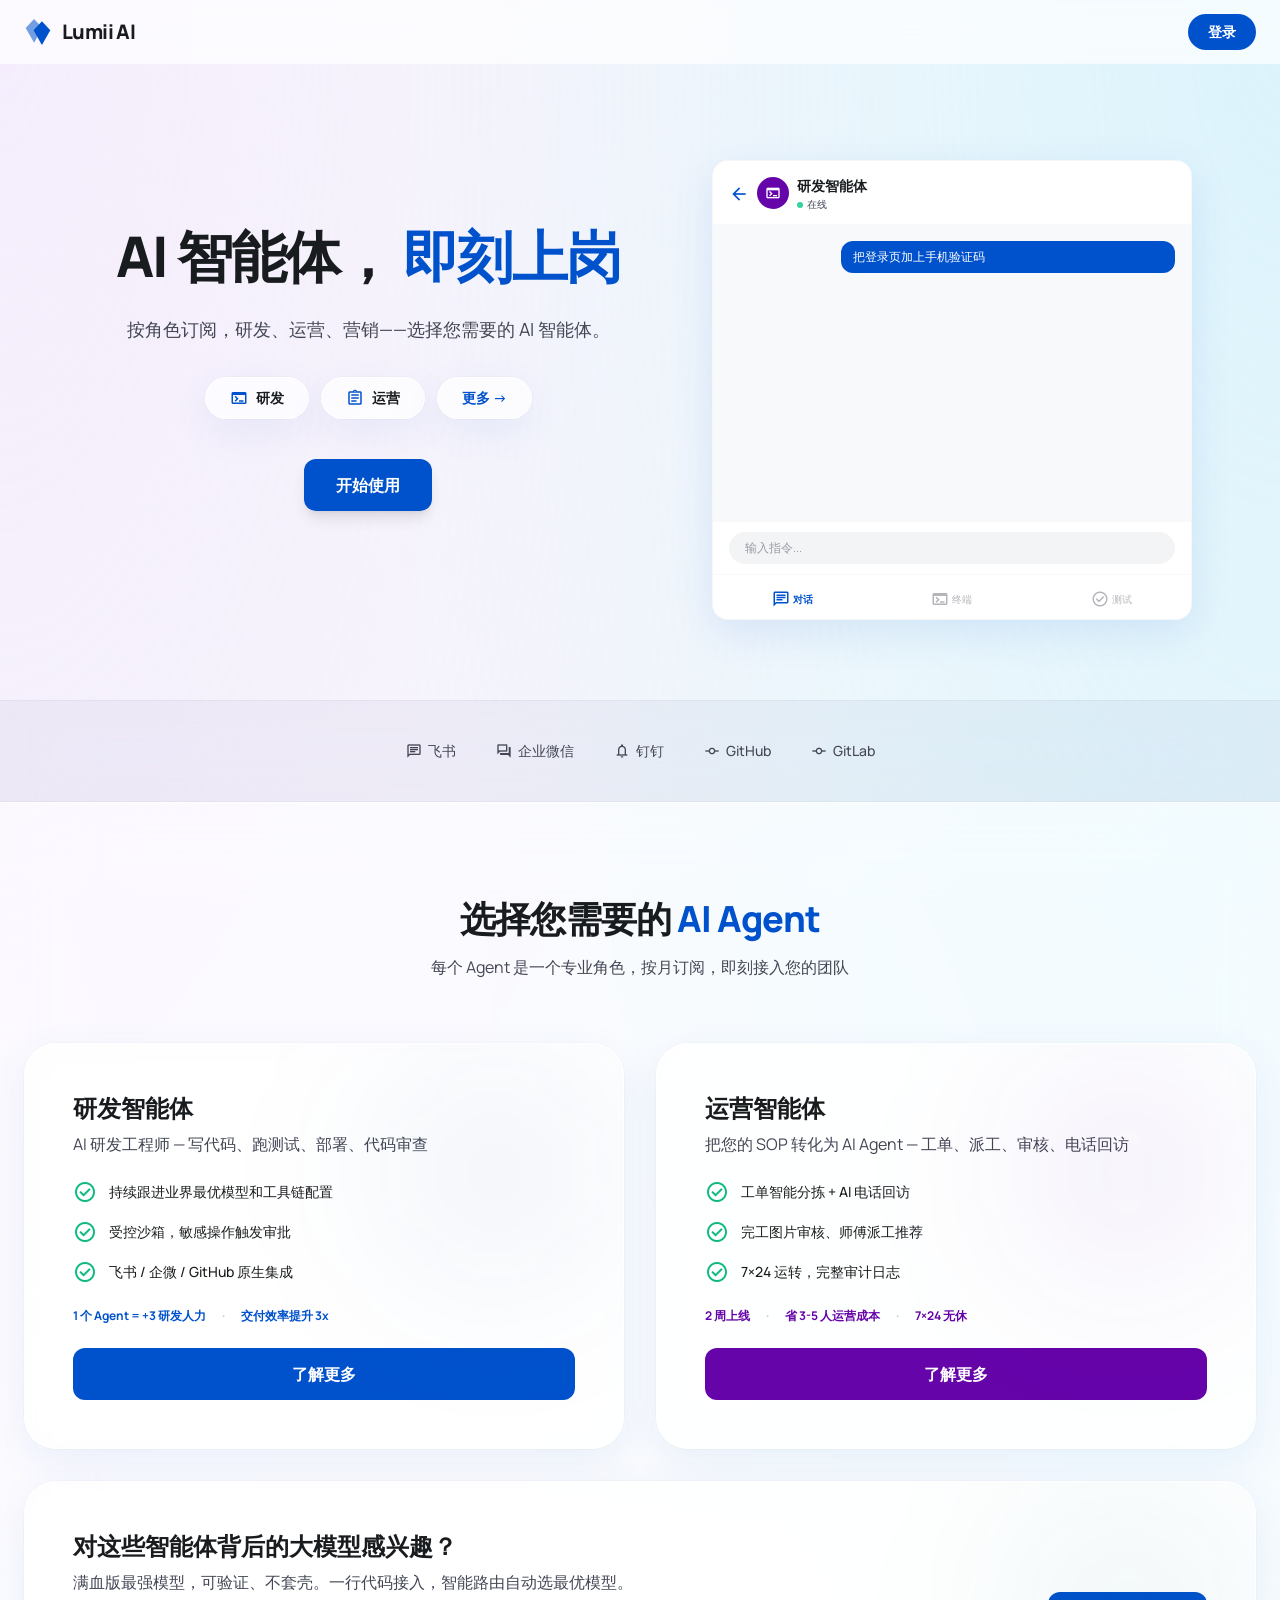
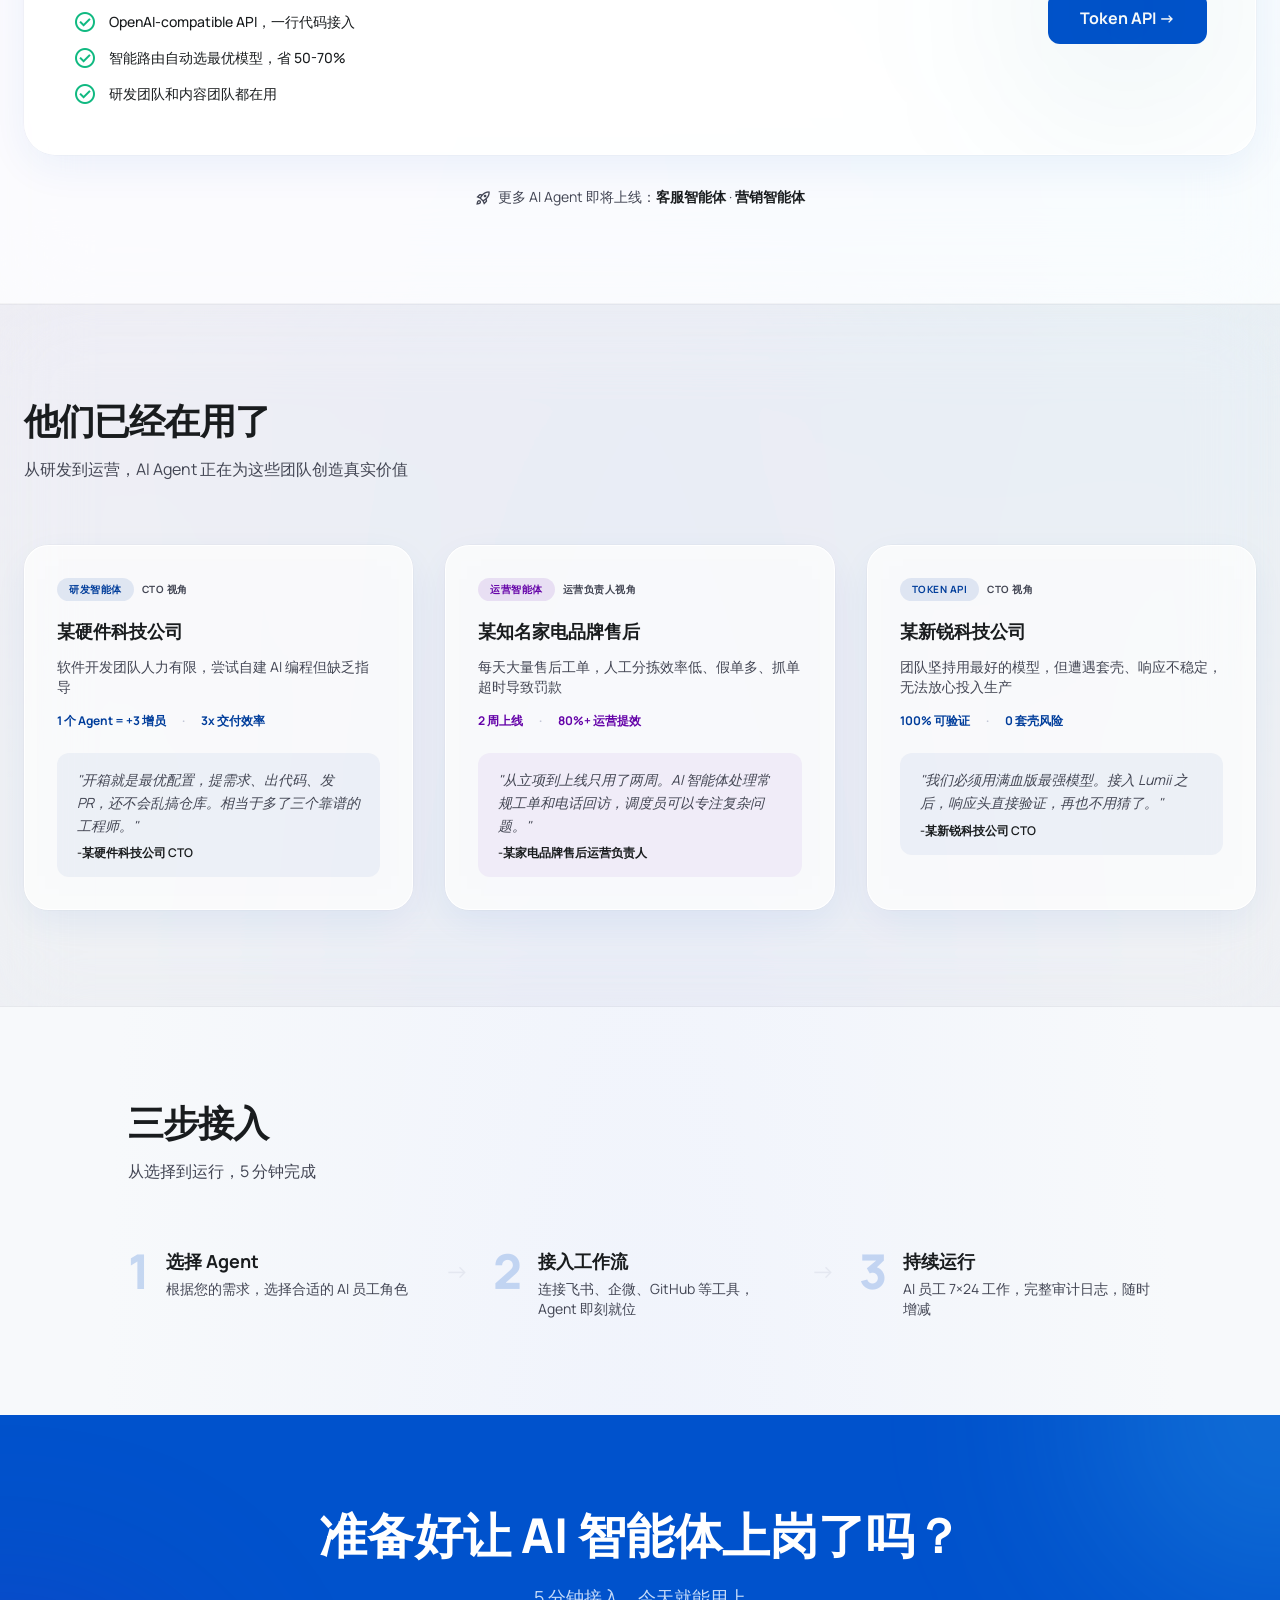
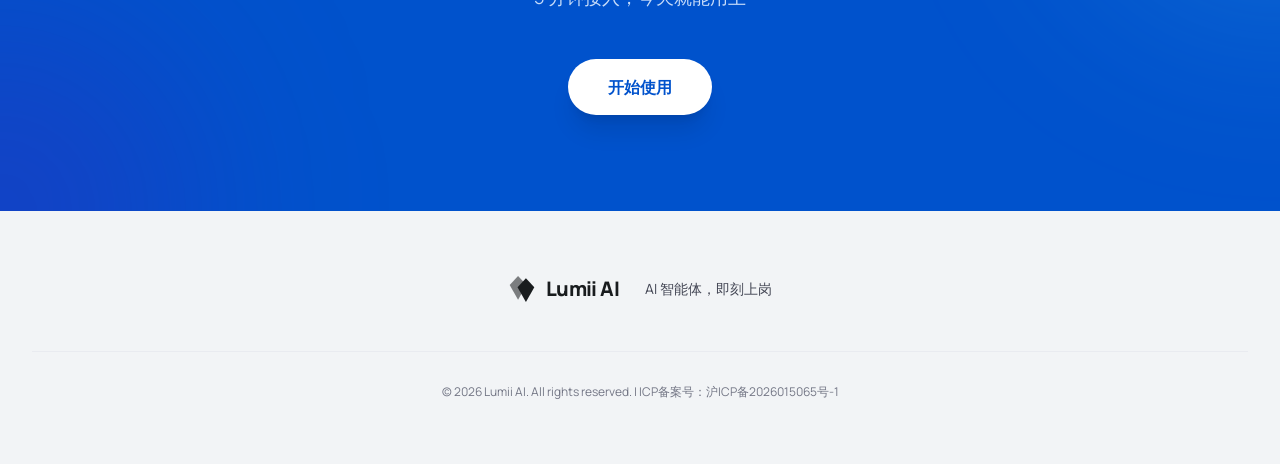
==== commit 3521ac59: "deploy: aro-network/lumii-ai-cn-web@9f2d3b3b66e4657e84198815d0e1aa05643cac78" ====
--- a/index.html
+++ b/index.html
@@ -613,28 +613,40 @@
   </div>
 </footer>
 
+<div id="toast-overlay" onclick="hideComingSoon()" style="
+  position:fixed; inset:0; z-index:99;
+  background:rgba(0,0,0,0.25); backdrop-filter:blur(4px);
+  opacity:0; pointer-events:none;
+  transition:opacity 0.3s;
+"></div>
 <div id="toast-coming-soon" style="
-  position:fixed; bottom:2rem; left:50%; transform:translateX(-50%) translateY(20px);
+  position:fixed; top:50%; left:50%; transform:translate(-50%,-50%) scale(0.92);
   opacity:0; pointer-events:none; z-index:100;
-  background:rgba(255,255,255,0.92); backdrop-filter:blur(16px);
-  border-radius:1rem; padding:1rem 1.5rem;
-  box-shadow:0 8px 32px rgba(0,82,204,0.12);
-  display:flex; align-items:center; gap:0.75rem;
+  background:rgba(255,255,255,0.95); backdrop-filter:blur(20px);
+  border-radius:1.25rem; padding:2rem 2.5rem;
+  box-shadow:0 16px 48px rgba(0,82,204,0.18);
+  display:flex; flex-direction:column; align-items:center; gap:0.75rem;
   transition:opacity 0.3s, transform 0.3s;
   font-family:Manrope,system-ui,sans-serif;
 ">
-  <span class="material-symbols-outlined" style="color:#0052CC;font-size:22px">rocket_launch</span>
-  <span style="font-size:14px;font-weight:600;color:#191C1E">即将上线，敬请期待</span>
+  <span class="material-symbols-outlined" style="color:#0052CC;font-size:36px">rocket_launch</span>
+  <span style="font-size:17px;font-weight:700;color:#191C1E">即将上线，敬请期待</span>
+  <span style="font-size:13px;color:#434654">我们正在全力开发中，很快就会与您见面</span>
 </div>
 <script>
   var _toastTimer;
   function showComingSoon(){
-    var t=document.getElementById('toast-coming-soon');
+    var o=document.getElementById('toast-overlay'),t=document.getElementById('toast-coming-soon');
     clearTimeout(_toastTimer);
-    t.style.opacity='1';t.style.transform='translateX(-50%) translateY(0)';t.style.pointerEvents='auto';
-    _toastTimer=setTimeout(function(){
-      t.style.opacity='0';t.style.transform='translateX(-50%) translateY(20px)';t.style.pointerEvents='none';
-    },2500);
+    o.style.opacity='1';o.style.pointerEvents='auto';
+    t.style.opacity='1';t.style.transform='translate(-50%,-50%) scale(1)';t.style.pointerEvents='auto';
+    _toastTimer=setTimeout(hideComingSoon,3000);
+  }
+  function hideComingSoon(){
+    var o=document.getElementById('toast-overlay'),t=document.getElementById('toast-coming-soon');
+    clearTimeout(_toastTimer);
+    o.style.opacity='0';o.style.pointerEvents='none';
+    t.style.opacity='0';t.style.transform='translate(-50%,-50%) scale(0.92)';t.style.pointerEvents='none';
   }
 </script>
 </body>
